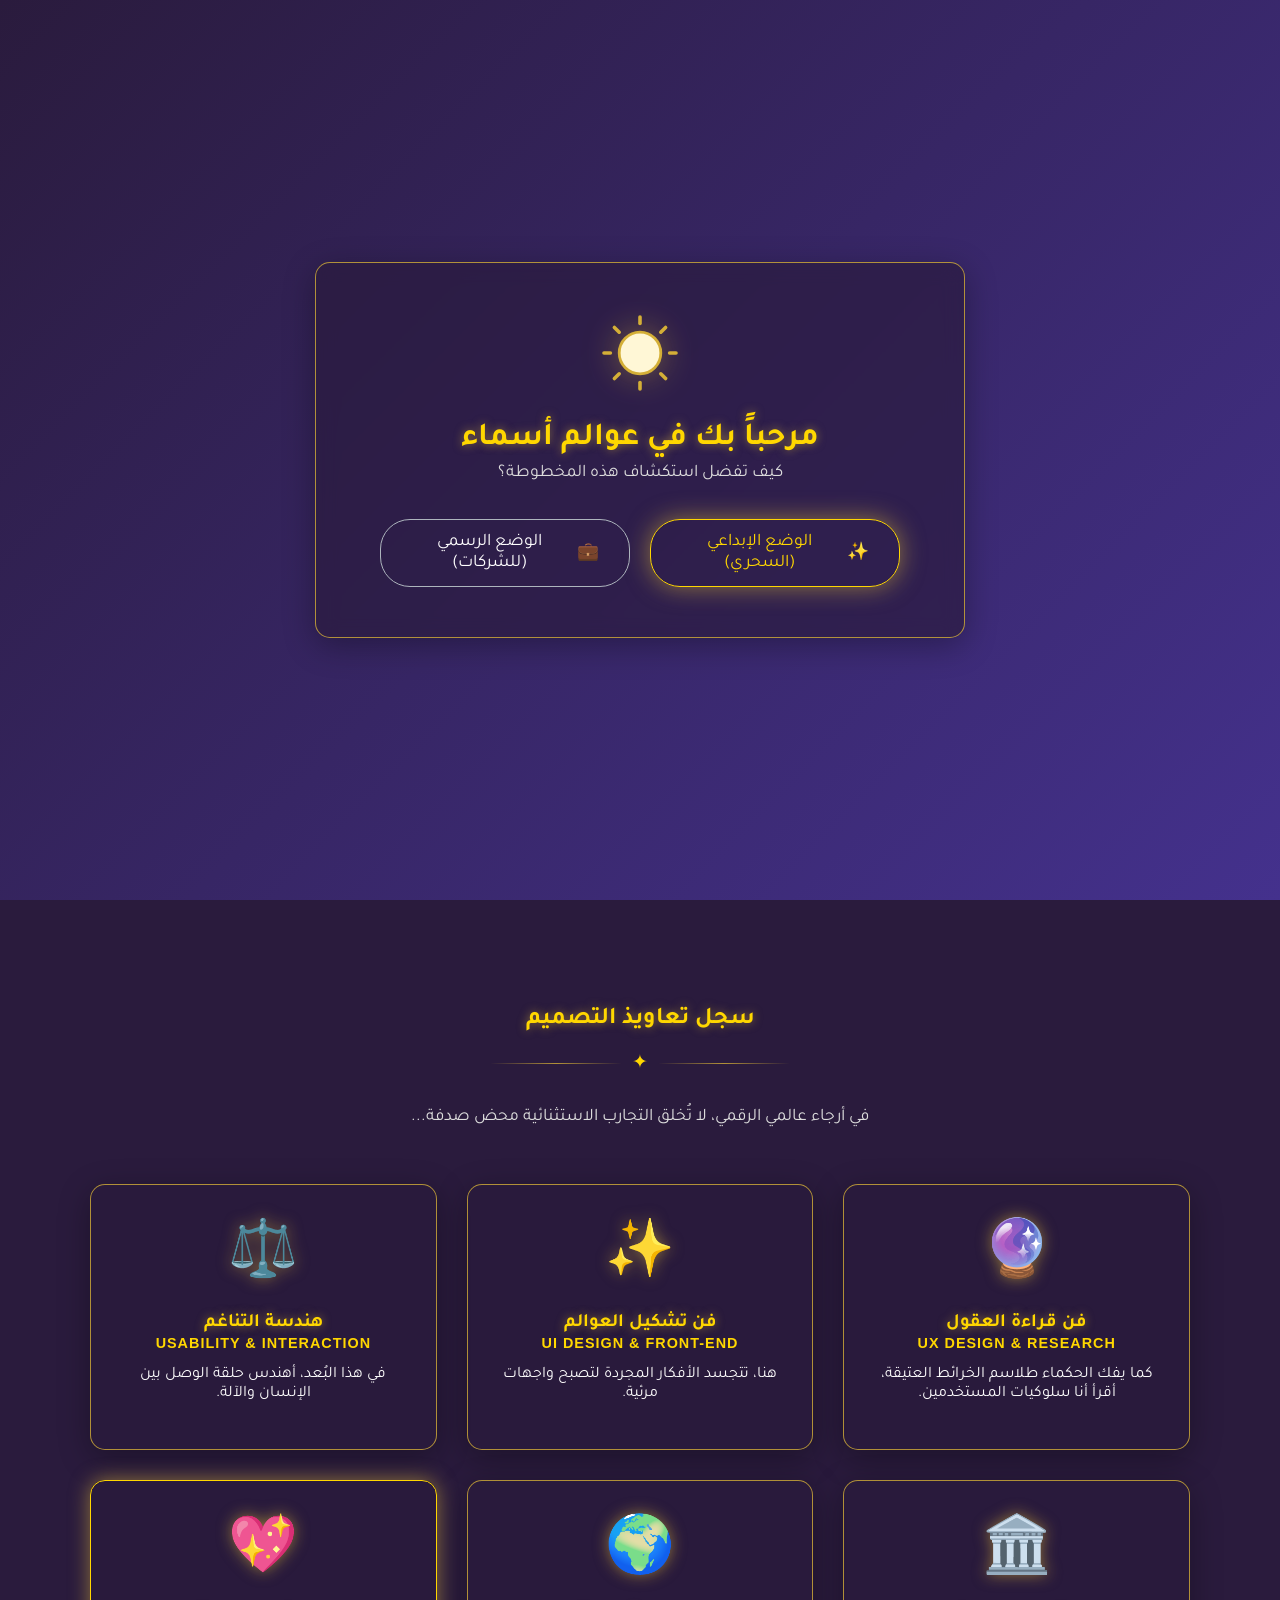
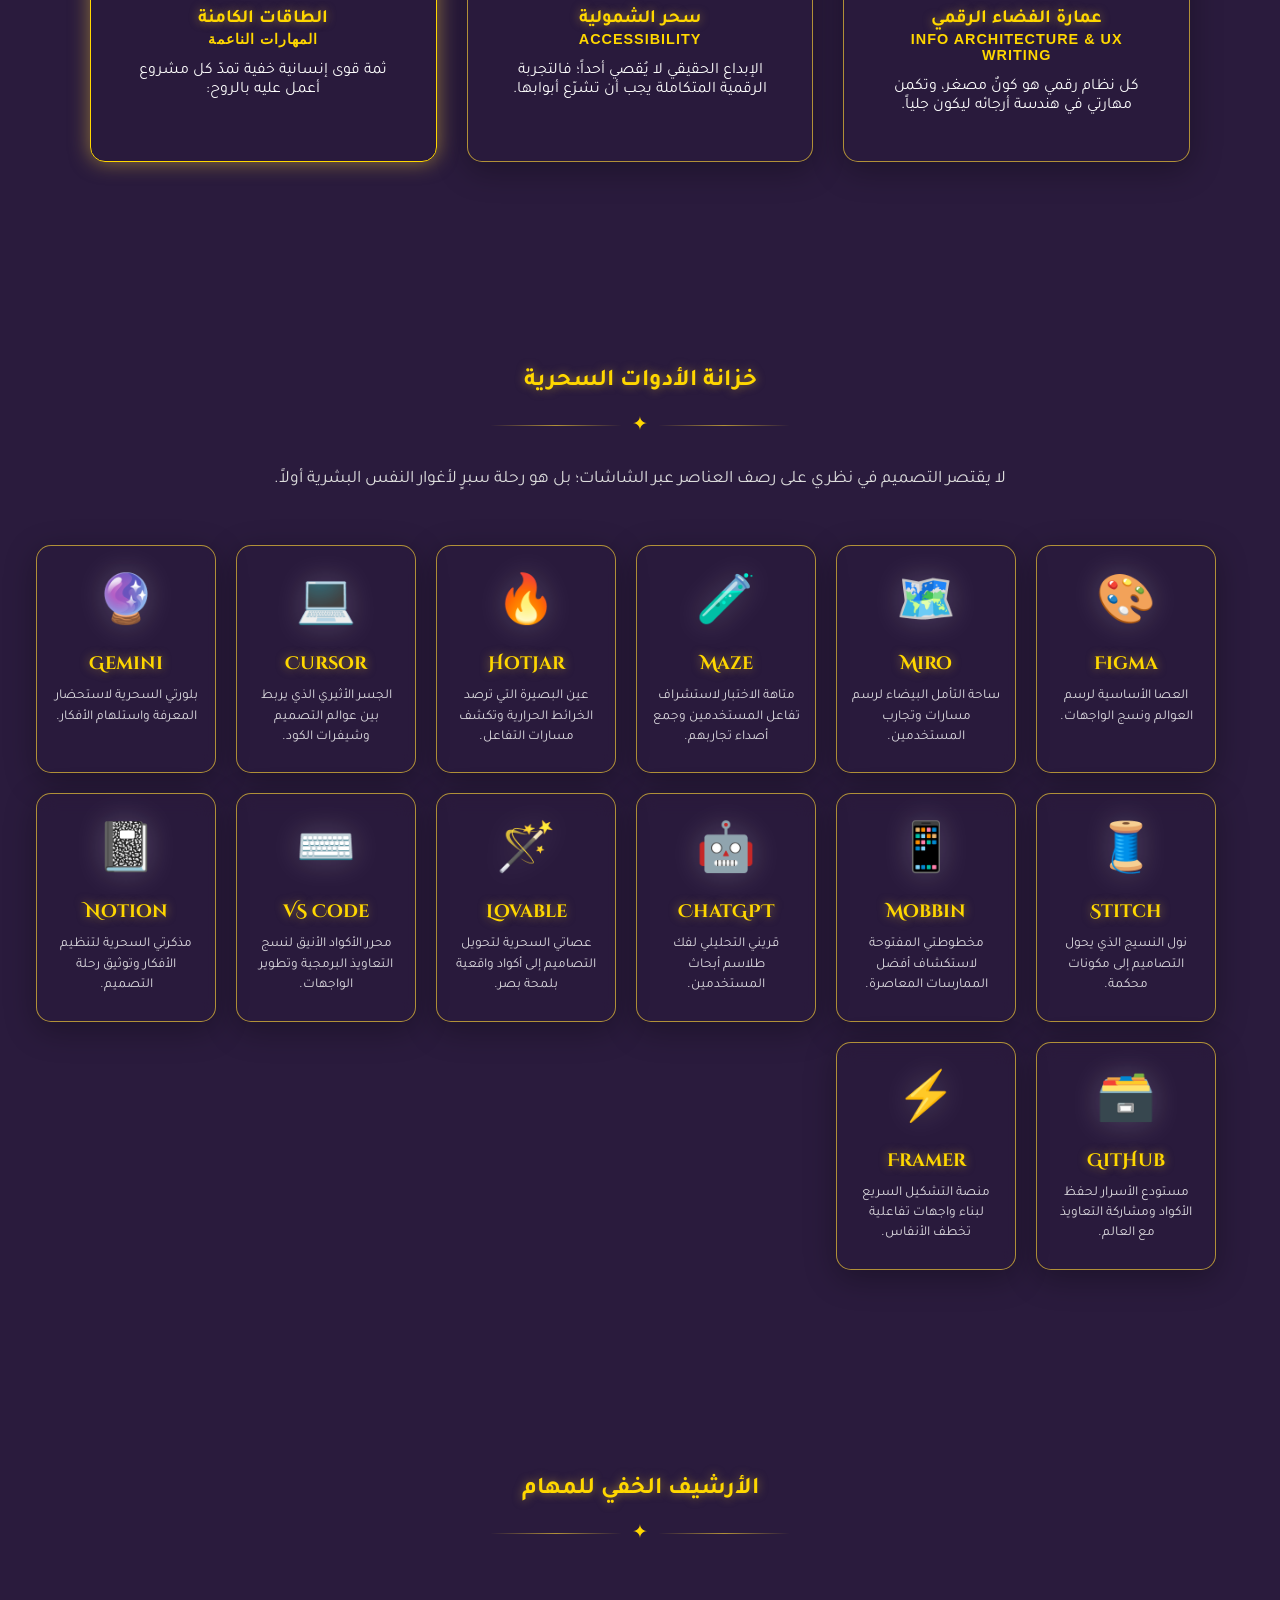
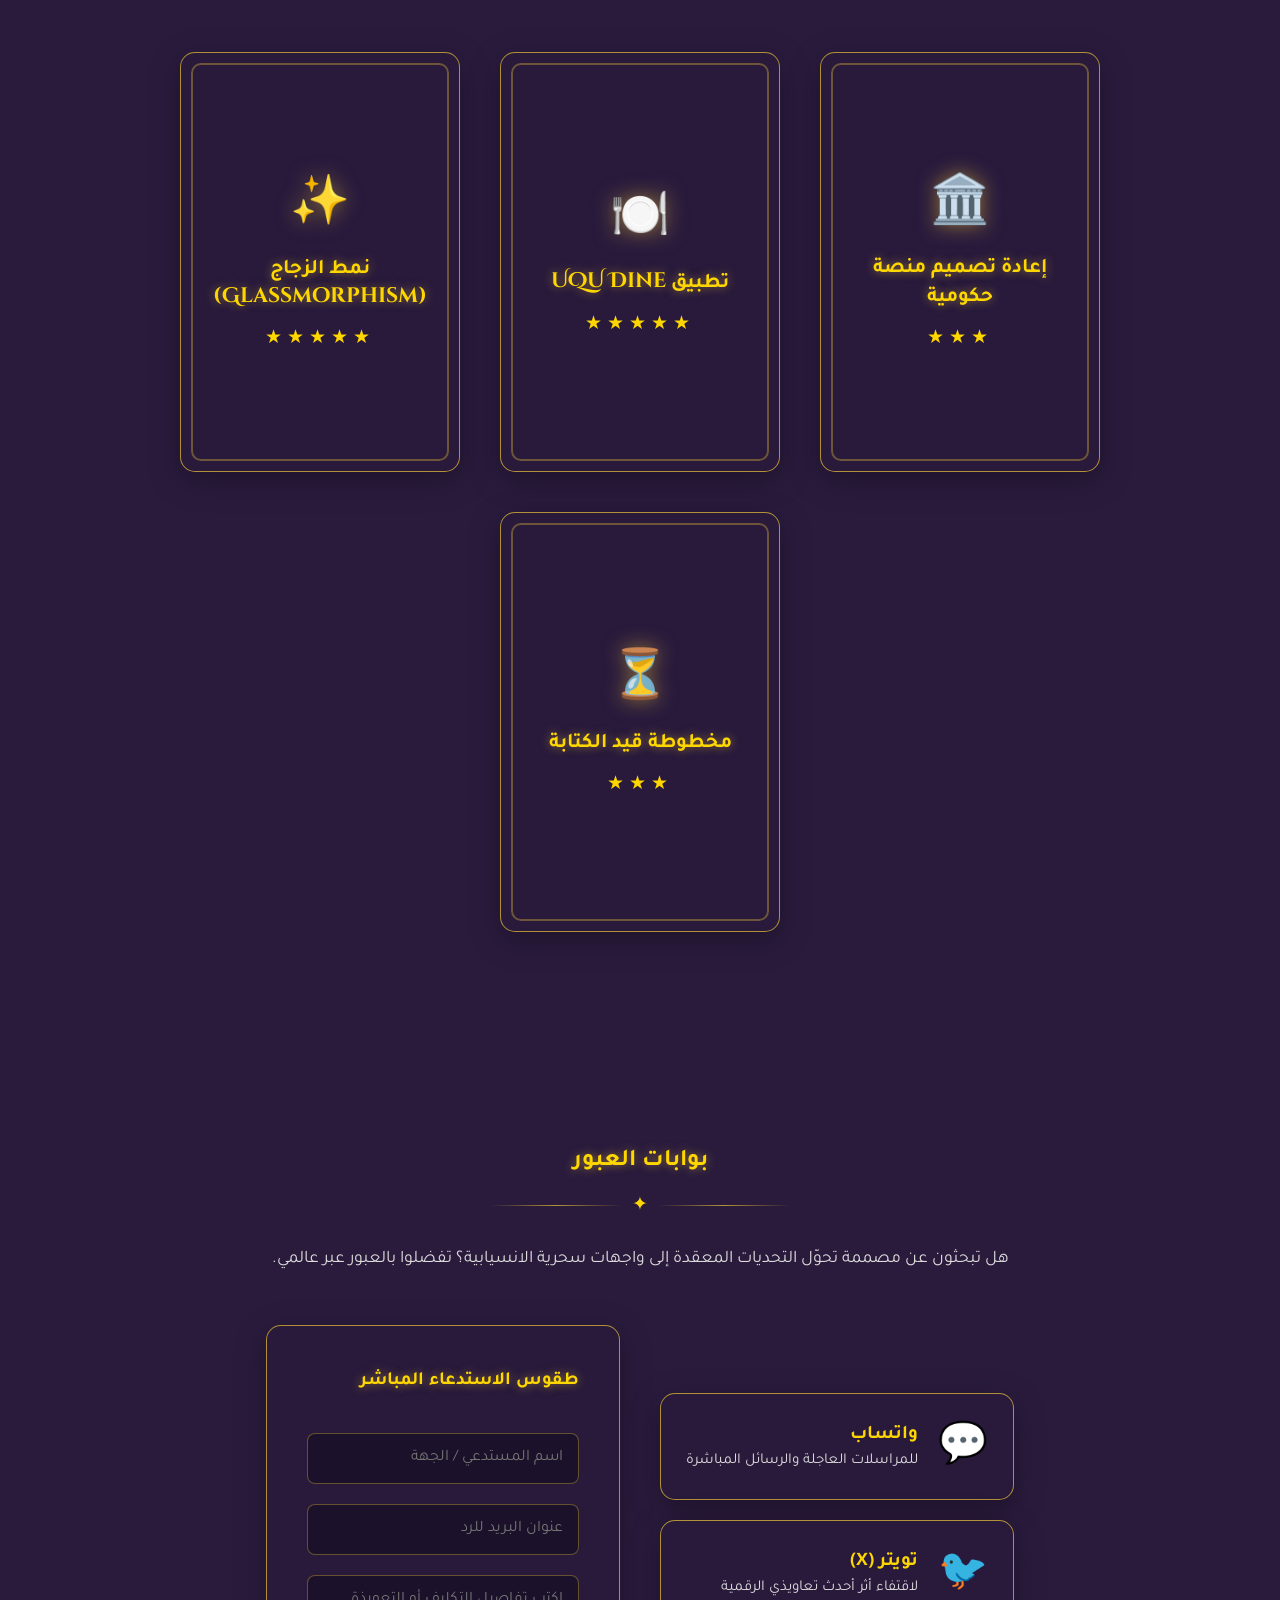
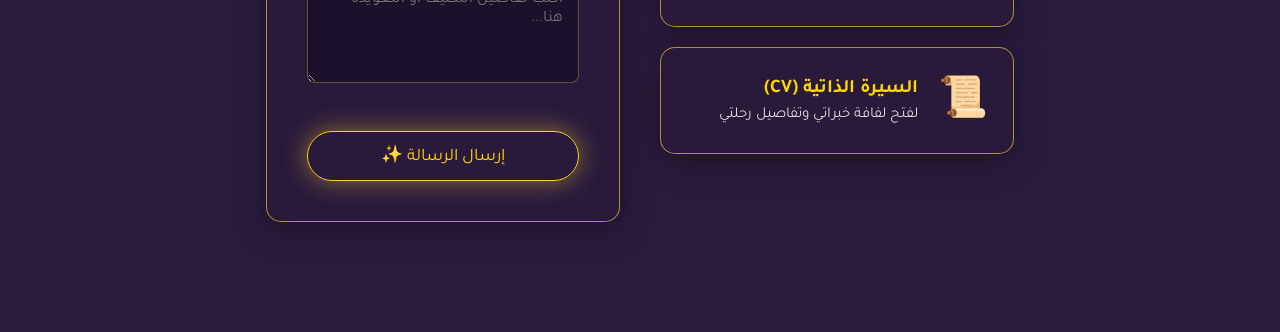
==== index.html @ 9d47126f "Update index.html" ====
<!DOCTYPE html>
<html lang="ar" dir="rtl">
<head>
    <meta charset="UTF-8">
    <meta name="viewport" content="width=device-width, initial-scale=1.0">
    <title data-ar="مخطوطة أسماء السحرية" data-en="Asmaa's Magical Grimoire" data-pro-ar="معرض أعمال أسماء | UX/UI" data-pro-en="Asmaa's Portfolio | UX/UI">مخطوطة أسماء السحرية</title>
    <link href="https://fonts.googleapis.com/css2?family=Cinzel+Decorative:wght@400;700&family=Playfair+Display:ital,wght@0,400;0,700;1,400&family=Nunito:wght@300;400;600&family=Tajawal:wght@400;500;700&display=swap" rel="stylesheet">
    <link rel="stylesheet" href="Asmaa.css">
    <style>
        #summon-success { display: none !important; opacity: 0 !important; visibility: hidden !important; }
        #summon-success.show { display: block !important; opacity: 1 !important; visibility: visible !important; }
    </style>
</head>
<body>

    <div id="welcome-screen">
        <div class="welcome-content glass-panel tilt-element">
            <div class="magical-crest" style="width: 80px; height: 80px; margin: 0 auto 20px;">
                <svg viewBox="0 0 100 100" class="spin-slow" style="width: 100%; height: 100%; overflow: visible; filter: drop-shadow(0 0 15px rgba(212, 175, 55, 0.4));">
                    <circle cx="50" cy="50" r="26" fill="#FFF7D6" stroke="#D4AF37" stroke-width="3.5"/>
                    <g stroke="#D4AF37" stroke-width="4.5" stroke-linecap="round">
                        <line x1="50" y1="5" x2="50" y2="13" /> <line x1="50" y1="87" x2="50" y2="95" />
                        <line x1="5" y1="50" x2="13" y2="50" /> <line x1="87" y1="50" x2="95" y2="50" />
                        <line x1="18" y1="18" x2="24" y2="24" /> <line x1="82" y1="82" x2="76" y2="76" />
                        <line x1="18" y1="82" x2="24" y2="76" /> <line x1="82" y1="18" x2="76" y2="24" />
                    </g>
                </svg>
            </div>
            <h1 class="royal-title translate" data-ar="مرحباً بك في عوالم أسماء" data-en="Welcome to Asmaa's Realms">مرحباً بك في عوالم أسماء</h1>
            <p class="section-intro translate" data-ar="كيف تفضل استكشاف هذه المخطوطة؟" data-en="How would you like to explore this portfolio?">كيف تفضل استكشاف هذه المخطوطة؟</p>
            
            <div class="welcome-choices">
                <button id="btn-creative-mode" class="magical-btn gold-glow">
                    <span class="icon">✨</span>
                    <span class="translate" data-ar="الوضع الإبداعي (السحري)" data-en="Creative Mode (Magical)">الوضع الإبداعي (السحري)</span>
                </button>
                <button id="btn-pro-mode" class="magical-btn outline-btn" style="border-color: #adb5bd; color: #fff;">
                    <span class="icon">💼</span>
                    <span class="translate" data-ar="الوضع الرسمي (للشركات)" data-en="Professional Mode (Corporate)">الوضع الرسمي (للشركات)</span>
                </button>
            </div>
        </div>
    </div>
    <div id="system-status-bar"></div>

    <nav id="scroll-tracker" aria-label="تتبع المسار">
        <a href="#prologue" class="tracker-dot active" data-tooltip="المطلع"></a>
        <a href="#spellbook-skills" class="tracker-dot" data-tooltip="سجل التعاويذ"></a>
        <a href="#tools-armory" class="tracker-dot" data-tooltip="خزانة الأدوات"></a>
        <a href="#projects" class="tracker-dot" data-tooltip="الأرشيف الخفي"></a>
        <a href="#contact" class="tracker-dot" data-tooltip="بوابات العبور"></a>
    </nav>

    <a href="#prologue" id="back-to-top" class="magical-btn" aria-label="العودة للأعلى"><span class="icon">↟</span></a>

    <div id="magic-cursor" dir="ltr">
        <svg width="100%" height="100%" viewBox="0 0 24 24" fill="none" xmlns="http://www.w3.org/2000/svg">
            <path d="M12 2L15 9L22 12L15 15L12 22L9 15L2 12L9 9L12 2Z" fill="#FFF7D6" stroke="#D4AF37" stroke-width="1"/>
        </svg>
    </div>
    <div id="particles-container" dir="ltr"></div>

    <div id="control-panel">
        <button id="pro-toggle" class="control-btn" aria-label="تغيير النمط" data-tooltip="الوضع الرسمي"><span class="icon">💼</span></button>
        <button id="lang-toggle" class="control-btn" aria-label="تغيير اللغة" data-tooltip="EN / ع"><span class="icon">ع/EN</span></button>
        <button id="theme-toggle" class="control-btn" aria-label="تغيير الثيم" data-tooltip="الوضع الليلي/النهاري"><span class="icon">🌙</span></button>
        <button id="colorblind-toggle" class="control-btn" aria-label="وضع عمى الألوان" data-tooltip="وضع التباين"><span class="icon">👁️</span></button>
    </div>

    <div id="magical-background">
        <div class="gradient-layer"></div>
        <div class="magic-orb orb-1"></div>
        <div class="magic-orb orb-2"></div>
        <div class="floating-symbols">
            <span class="symbol s1">✦</span><span class="symbol s2">✧</span><span class="symbol s3">⋆</span><span class="symbol s4">❀</span><span class="symbol s5">☾</span>
        </div>
    </div>

    <main id="app-container">
        
        <section id="prologue" class="section">
            <div class="ornate-panel glass-panel tilt-element floating-slow">
                <div class="panel-inner-border">
                    <div class="magical-crest">
                        <svg viewBox="0 0 100 100" class="spin-slow" style="width: 100%; height: 100%; overflow: visible; filter: drop-shadow(0 0 15px rgba(212, 175, 55, 0.4));">
                            <circle cx="50" cy="50" r="26" fill="#FFF7D6" stroke="#D4AF37" stroke-width="3.5"/>
                            <g stroke="#D4AF37" stroke-width="4.5" stroke-linecap="round">
                                <line x1="50" y1="5" x2="50" y2="13" /> <line x1="50" y1="87" x2="50" y2="95" />
                                <line x1="5" y1="50" x2="13" y2="50" /> <line x1="87" y1="50" x2="95" y2="50" />
                                <line x1="18" y1="18" x2="24" y2="24" /> <line x1="82" y1="82" x2="76" y2="76" />
                                <line x1="18" y1="82" x2="24" y2="76" /> <line x1="82" y1="18" x2="76" y2="24" />
                            </g>
                        </svg>
                    </div>
                    <h1 class="royal-title translate" data-ar="المقدمة" data-en="The Prologue" data-pro-ar="نبذة عني" data-pro-en="About Me">المقدمة</h1>
                    <div class="divider"><span class="line"></span><span class="star">✦</span><span class="line"></span></div>
                    <div class="typewriter-container">
                        <p id="prologue-text" class="story-text translate" data-ar="يُحكى أن مستكشفةً شغوفةً تُدعى أسماء، تقتفي أثر السحر الخفي بين الإنسان والتقنية، لتنسج من خيوط الأكواد والبيانات عوالم رقمية تنبض بالحياة." data-en="Tale tells of an avid explorer named Asmaa, who seeks the hidden magic between humans and technology, weaving code and data into living digital realms." data-pro-ar="أنا أسماء، مصممة وباحثة تجربة مستخدم (UX/UI) متخصصة في التفاعل البشري الحاسوبي (HCI). أعمل على تحويل المتطلبات المعقدة إلى واجهات رقمية سلسة تعزز من تجربة المستخدم وتحقق أهداف العمل." data-pro-en="I am Asmaa, a UX/UI Designer and Researcher specializing in HCI. I transform complex requirements into seamless digital interfaces that enhance user experience and achieve business goals.">
                        </p>
                    </div>
                    <a href="#spellbook-skills" class="magical-btn gold-glow mt-2">
                        <span class="translate" data-ar="تصفح مخطوطة التعاويذ" data-en="Unfurl the Grimoire" data-pro-ar="استعراض المهارات" data-pro-en="View Skills">تصفح مخطوطة التعاويذ</span>
                        <span class="btn-sparkle">↓</span>
                    </a>
                </div>
            </div>
        </section>

        <section id="spellbook-skills" class="section">
            <div class="header-section">
                <h2 class="royal-title translate" data-ar="سجل تعاويذ التصميم" data-en="Design Grimoire" data-pro-ar="الكفاءات الأساسية" data-pro-en="Core Competencies">سجل تعاويذ التصميم</h2>
                <div class="divider"><span class="line"></span><span class="star">✦</span><span class="line"></span></div>
                <p class="section-intro translate" data-ar="في أرجاء عالمي الرقمي، لا تُخلق التجارب الاستثنائية محض صدفة؛ بل تُشيّد على أساسٍ متين من الفهم العميق للإنسان وطبيعة تفاعله مع التقنية. تخصصي يمنحني البصيرة لقراءة رغبات المستخدمين، وتحويلها إلى تجارب نابضة بالحياة." data-en="In my digital realm, exceptional experiences are not conjured by mere chance; they are architected upon a profound understanding of human-computer interaction, translating user needs into vibrant, living experiences." data-pro-ar="تُبنى التجارب الرقمية الناجحة على أساس متين من البحث وفهم سلوك المستخدم. من خلال دمج المنهجيات الأكاديمية مع الممارسات العملية، أقدم حلولاً تصميمية متكاملة." data-pro-en="Successful digital experiences are built on a solid foundation of research and understanding user behavior. By integrating academic methodologies with practical applications, I provide comprehensive design solutions.">
                    في أرجاء عالمي الرقمي، لا تُخلق التجارب الاستثنائية محض صدفة...
                </p>
            </div>

            <div class="spellbook-grid">
                <div class="spell-chapter glass-panel floating-card">
                    <div class="spell-icon">🔮</div>
                    <h3 class="translate" data-ar="فن قراءة العقول" data-en="The Art of Mind Reading" data-pro-ar="أبحاث المستخدمين" data-pro-en="UX Research">فن قراءة العقول</h3>
                    <h4 class="spell-subtitle">UX Design & Research</h4>
                    <p class="translate" data-ar="كما يفك الحكماء طلاسم الخرائط العتيقة، أقرأ أنا سلوكيات المستخدمين لأستوعب مسارات رحلتهم عبر العوالم الرقمية." data-en="Just as scholars decipher ancient maps, I trace user behaviors to truly comprehend their journeys across digital landscapes." data-pro-ar="تحليل سلوكيات واحتياجات المستخدمين لبناء استراتيجيات تصميم مبنية على بيانات دقيقة." data-pro-en="Analyzing user behaviors and needs to build data-driven design strategies.">كما يفك الحكماء طلاسم الخرائط العتيقة، أقرأ أنا سلوكيات المستخدمين.</p>
                    <ul class="spell-list translate-list" data-ar="دراسة السلوك والدوافع|رسم مسارات المستخدمين|إجراء تجارب قابلية الاستخدام" data-en="Decoding Behaviors & Needs|Mapping User Journeys|Conducting Usability Trials" data-pro-ar="دراسة السلوك والدوافع|رسم مسارات المستخدمين|إجراء تجارب قابلية الاستخدام" data-pro-en="Decoding Behaviors & Needs|Mapping User Journeys|Conducting Usability Trials"></ul>
                </div>
                <div class="spell-chapter glass-panel floating-card">
                    <div class="spell-icon">✨</div>
                    <h3 class="translate" data-ar="فن تشكيل العوالم" data-en="The Art of World Shaping" data-pro-ar="تصميم الواجهات" data-pro-en="UI Design">فن تشكيل العوالم</h3>
                    <h4 class="spell-subtitle">UI Design & Front-End</h4>
                    <p class="translate" data-ar="هنا، تتجسد الأفكار المجردة لتصبح واجهات مرئية، يألفها المستخدم ويتفاعل معها بانسجام." data-en="The realm where abstract concepts materialize into tangible, visually captivating interfaces that invite harmonious interaction." data-pro-ar="تصميم واجهات مرئية جذابة تلبي احتياجات العمل وتحافظ على التناسق البصري." data-pro-en="Designing attractive visual interfaces that meet business needs and maintain visual consistency.">هنا، تتجسد الأفكار المجردة لتصبح واجهات مرئية.</p>
                    <ul class="spell-list translate-list" data-ar="صياغة الواجهات الرقمية|بناء نماذج تفاعلية دقيقة|الارتقاء بالتجربة البصرية" data-en="Crafting Digital Interfaces|Forging High-Fidelity Prototypes|Refining Visual Aesthetics" data-pro-ar="تصميم الواجهات الرقمية|بناء نماذج تفاعلية دقيقة|إنشاء أنظمة التصميم" data-pro-en="UI Design|Interactive Prototyping|Design Systems"></ul>
                </div>
                <div class="spell-chapter glass-panel floating-card">
                    <div class="spell-icon">⚖️</div>
                    <h3 class="translate" data-ar="هندسة التناغم" data-en="Engineering Harmony" data-pro-ar="هندسة التفاعل" data-pro-en="Interaction Design">هندسة التناغم</h3>
                    <h4 class="spell-subtitle">Usability & Interaction</h4>
                    <p class="translate" data-ar="في هذا البُعد، أهندس حلقة الوصل بين الإنسان والآلة، ليغدو التفاعل انسيابياً كتدفق السحر." data-en="In this dimension, I forge the vital link between human and machine, rendering interactions as seamless as flowing magic." data-pro-ar="تطبيق المبادئ الأكاديمية للتفاعل البشري الحاسوبي (HCI) لضمان انسيابية وفعالية الأنظمة." data-pro-en="Applying academic HCI principles to ensure the fluidity and effectiveness of systems.">في هذا البُعد، أهندس حلقة الوصل بين الإنسان والآلة.</p>
                    <ul class="spell-list translate-list" data-ar="تحليل ديناميكية التفاعل|تصميم أنماط حركية سلسة|تطبيق معايير السهولة والانسيابية" data-en="Analyzing Interactions|Designing Fluid Motion Patterns|Applying Usability Standards" data-pro-ar="تحليل المهام وسير العمل|تصميم تفاعلات منطقية|تقييم وتحسين قابلية الاستخدام" data-pro-en="Task & Workflow Analysis|Logical Interaction Design|Usability Evaluation"></ul>
                </div>
                <div class="spell-chapter glass-panel floating-card">
                    <div class="spell-icon">🏛️</div>
                    <h3 class="translate" data-ar="عمارة الفضاء الرقمي" data-en="Architecture of Digital Space" data-pro-ar="هيكلة المعلومات" data-pro-en="Information Architecture">عمارة الفضاء الرقمي</h3>
                    <h4 class="spell-subtitle">Info Architecture & UX Writing</h4>
                    <p class="translate" data-ar="كل نظام رقمي هو كونٌ مصغر، وتكمن مهارتي في هندسة أرجائه ليكون جلياً، ويرشد الزائرين في رحلة استكشافهم." data-en="Every digital system is a microcosm; my craft is architecting its structure to be intuitive, guiding visitors through their exploration." data-pro-ar="تنظيم وهيكلة المحتوى بشكل منطقي يسهل على المستخدمين العثور على المعلومات بسرعة." data-pro-en="Organizing and structuring content logically to help users find information quickly.">كل نظام رقمي هو كونٌ مصغر، وتكمن مهارتي في هندسة أرجائه ليكون جلياً.</p>
                    <ul class="spell-list translate-list" data-ar="هيكلة فضاءات المعلومات|بناء شبكات تنقل ذكية|صياغة نصوص تجربة المستخدم" data-en="Structuring Information Spaces|Building Smart Navigation Networks|Composing UX Narratives" data-pro-ar="بناء خرائط الموقع|هيكلة المحتوى|كتابة نصوص تجربة المستخدم" data-pro-en="Sitemaps Creation|Content Structuring|UX Writing"></ul>
                </div>
                <div class="spell-chapter glass-panel floating-card">
                    <div class="spell-icon">🌍</div>
                    <h3 class="translate" data-ar="سحر الشمولية" data-en="The Magic of Inclusion" data-pro-ar="الوصول الشامل" data-pro-en="Accessibility">سحر الشمولية</h3>
                    <h4 class="spell-subtitle">Accessibility</h4>
                    <p class="translate" data-ar="الإبداع الحقيقي لا يُقصي أحداً؛ فالتجربة الرقمية المتكاملة يجب أن تشرّع أبوابها للجميع دون استثناء." data-en="True innovation leaves no one behind; a holistic digital experience must open its doors to all, without exception." data-pro-ar="ضمان توافق المنتجات الرقمية مع معايير الوصول العالمية لخدمة كافة فئات المستخدمين." data-pro-en="Ensuring digital products comply with global accessibility standards to serve all user groups.">الإبداع الحقيقي لا يُقصي أحداً؛ فالتجربة الرقمية المتكاملة يجب أن تشرّع أبوابها.</p>
                    <ul class="spell-list translate-list" data-ar="تطبيق معايير الوصول العالمية|تمكين ذوي الهمم رقمياً|ابتكار حلول تقنية شاملة" data-en="Universal Accessibility Standards|Empowering Disability Inclusion|Forging Holistic Solutions" data-pro-ar="تطبيق معايير (WCAG)|تصميم متوافق مع التقنيات المساعدة|تدقيق وتقييم الوصول" data-pro-en="Applying WCAG Standards|Assistive Tech Compatible Design|Accessibility Auditing"></ul>
                </div>
                <div class="spell-chapter glass-panel highlight-chapter floating-card">
                    <div class="spell-icon">💖</div>
                    <h3 class="translate" data-ar="الطاقات الكامنة" data-en="Latent Energies" data-pro-ar="المهارات الشخصية" data-pro-en="Soft Skills">الطاقات الكامنة</h3>
                    <h4 class="spell-subtitle translate" data-ar="المهارات الناعمة" data-en="Soft Skills" data-pro-ar="المهارات الإدارية" data-pro-en="Management Skills">المهارات الناعمة</h4>
                    <p class="translate" data-ar="ثمة قوى إنسانية خفية تمدّ كل مشروع أعمل عليه بالروح:" data-en="Ethereal human forces breathe life into every project I undertake:" data-pro-ar="أمتلك مهارات تواصل وقيادة فعالة تسهم في إنجاح المشاريع الجماعية:" data-pro-en="I possess effective communication and leadership skills that contribute to team success:">ثمة قوى إنسانية خفية تمدّ كل مشروع أعمل عليه بالروح:</p>
                    <ul class="spell-list translate-list" data-ar="الذكاء العاطفي وسرعة التكيف|توظيف السرد القصصي (Storytelling)|إدارة الوقت وتوثيق المعرفة" data-en="Emotional Intelligence & Adaptability|Storytelling in Design|Time Management & Documentation" data-pro-ar="القيادة والتنظيم الإداري|حل المشكلات الاستراتيجي|العمل المرن" data-pro-en="Leadership & Organization|Strategic Problem Solving|Agile Methodologies"></ul>
                </div>
            </div>
        </section>

        <section id="tools-armory" class="section">
            <div class="header-section">
                <h2 class="royal-title translate" data-ar="خزانة الأدوات السحرية" data-en="Armory of Magical Tools" data-pro-ar="الأدوات والتقنيات" data-pro-en="Technical Tools">خزانة الأدوات السحرية</h2>
                <div class="divider"><span class="line"></span><span class="star">✦</span><span class="line"></span></div>
                <p class="section-intro translate" data-ar="لا يقتصر التصميم في نظري على رصف العناصر عبر الشاشات؛ بل هو رحلة سبرٍ لأغوار النفس البشرية أولاً. وما هذه الأدوات سوى رفاق دربي في تلك الرحلة." data-en="To me, design transcends the mere arrangement of elements on a screen; it is a quest to fathom the human spirit first. These tools are my steadfast companions on this journey." data-pro-ar="مجموعة الأدوات والبرمجيات التي أعتمد عليها في البحث، التصميم، التوثيق، وإدارة المشاريع بكفاءة." data-pro-en="The suite of tools and software I rely on for research, design, documentation, and project management.">
                    لا يقتصر التصميم في نظري على رصف العناصر عبر الشاشات؛ بل هو رحلة سبرٍ لأغوار النفس البشرية أولاً.
                </p>
            </div>
            
            <div class="potions-grid">
                <div class="potion-card glass-panel floating-card"><div class="potion-icon">🎨</div><h3 class="potion-name">Figma</h3><p class="potion-desc translate" data-ar="العصا الأساسية لرسم العوالم ونسج الواجهات." data-en="The primary wand for sketching realms and weaving interfaces." data-pro-ar="الأداة الأساسية لتصميم الواجهات والنماذج التفاعلية." data-pro-en="Primary tool for UI design and interactive prototyping.">العصا الأساسية لرسم العوالم ونسج الواجهات.</p></div>
                <div class="potion-card glass-panel floating-card"><div class="potion-icon">🗺️</div><h3 class="potion-name">Miro</h3><p class="potion-desc translate" data-ar="ساحة التأمل البيضاء لرسم مسارات وتجارب المستخدمين." data-en="The meditative canvas for mapping out user experiences and flows." data-pro-ar="مساحة عمل تعاونية لخرائط رحلة المستخدم والعصف الذهني." data-pro-en="Collaborative workspace for user journey maps and brainstorming.">ساحة التأمل البيضاء لرسم مسارات وتجارب المستخدمين.</p></div>
                <div class="potion-card glass-panel floating-card"><div class="potion-icon">🧪</div><h3 class="potion-name">Maze</h3><p class="potion-desc translate" data-ar="متاهة الاختبار لاستشراف تفاعل المستخدمين وجمع أصداء تجاربهم." data-en="The testing labyrinth to observe user interactions and gather echoes of their experience." data-pro-ar="منصة لإجراء اختبارات قابلية الاستخدام وتحليل الأداء." data-pro-en="Platform for conducting usability tests and performance analysis.">متاهة الاختبار لاستشراف تفاعل المستخدمين وجمع أصداء تجاربهم.</p></div>
                <div class="potion-card glass-panel floating-card"><div class="potion-icon">🔥</div><h3 class="potion-name">Hotjar</h3><p class="potion-desc translate" data-ar="عين البصيرة التي ترصد الخرائط الحرارية وتكشف مسارات التفاعل." data-en="The all-seeing eye that tracks heatmaps and reveals interaction trails." data-pro-ar="تحليل الخرائط الحرارية وتسجيل سلوك الزوار الفعلي." data-pro-en="Heatmap analysis and recording actual visitor behavior.">عين البصيرة التي ترصد الخرائط الحرارية وتكشف مسارات التفاعل.</p></div>
                <div class="potion-card glass-panel floating-card"><div class="potion-icon">💻</div><h3 class="potion-name">Cursor</h3><p class="potion-desc translate" data-ar="الجسر الأثيري الذي يربط بين عوالم التصميم وشيفرات الكود." data-en="The ethereal bridge connecting the realms of design and code scripts." data-pro-ar="محرر أكواد متقدم مدعوم بالذكاء الاصطناعي." data-pro-en="Advanced AI-powered code editor.">الجسر الأثيري الذي يربط بين عوالم التصميم وشيفرات الكود.</p></div>
                <div class="potion-card glass-panel floating-card"><div class="potion-icon">🔮</div><h3 class="potion-name">Gemini</h3><p class="potion-desc translate" data-ar="بلورتي السحرية لاستحضار المعرفة واستلهام الأفكار." data-en="My mystical crystal ball for summoning knowledge and inspiring ideas." data-pro-ar="أداة ذكاء اصطناعي للتحليل والمساعدة في الأبحاث." data-pro-en="AI tool for analysis and research assistance.">بلورتي السحرية لاستحضار المعرفة واستلهام الأفكار.</p></div>
                <div class="potion-card glass-panel floating-card"><div class="potion-icon">🧵</div><h3 class="potion-name">Stitch</h3><p class="potion-desc translate" data-ar="نول النسيج الذي يحول التصاميم إلى مكونات محكمة." data-en="The loom that weaves designs into structured, magical components." data-pro-ar="أداة مساعدة في بناء وهيكلة مكونات التصميم." data-pro-en="Utility for building and structuring design components.">نول النسيج الذي يحول التصاميم إلى مكونات محكمة.</p></div>
                <div class="potion-card glass-panel floating-card"><div class="potion-icon">📱</div><h3 class="potion-name">Mobbin</h3><p class="potion-desc translate" data-ar="مخطوطتي المفتوحة لاستكشاف أفضل الممارسات المعاصرة." data-en="An ever-open grimoire for exploring modern best practices." data-pro-ar="مكتبة مرجعية لتحليل أنماط واجهات وتطبيقات المنافسين." data-pro-en="Reference library for analyzing UI patterns of competitors.">مخطوطتي المفتوحة لاستكشاف أفضل الممارسات المعاصرة.</p></div>
                <div class="potion-card glass-panel floating-card"><div class="potion-icon">🤖</div><h3 class="potion-name">ChatGPT</h3><p class="potion-desc translate" data-ar="قريني التحليلي لفك طلاسم أبحاث المستخدمين." data-en="My analytical familiar for decoding user research." data-pro-ar="مساعد ذكي لتبسيط العمليات وصياغة المحتوى." data-pro-en="Smart assistant for streamlining processes and copywriting.">قريني التحليلي لفك طلاسم أبحاث المستخدمين.</p></div>
                <div class="potion-card glass-panel floating-card"><div class="potion-icon">🪄</div><h3 class="potion-name">Lovable</h3><p class="potion-desc translate" data-ar="عصاتي السحرية لتحويل التصاميم إلى أكواد واقعية بلمحة بصر." data-en="My magic wand for turning designs into real code in the blink of an eye." data-pro-ar="منصة لتحويل التصاميم إلى بيئة تطويرية بسرعة." data-pro-en="Platform to quickly turn designs into development environments.">عصاتي السحرية لتحويل التصاميم إلى أكواد واقعية بلمحة بصر.</p></div>
                <div class="potion-card glass-panel floating-card"><div class="potion-icon">⌨️</div><h3 class="potion-name">VS Code</h3><p class="potion-desc translate" data-ar="محرر الأكواد الأنيق لنسج التعاويذ البرمجية وتطوير الواجهات." data-en="The elegant code editor for weaving programming spells and developing interfaces." data-pro-ar="محرر نصوص برمجية لفهم وهيكلة لغات الويب الأساسية." data-pro-en="Code editor for understanding and structuring basic web languages.">محرر الأكواد الأنيق لنسج التعاويذ البرمجية وتطوير الواجهات.</p></div>
                <div class="potion-card glass-panel floating-card"><div class="potion-icon">📓</div><h3 class="potion-name">Notion</h3><p class="potion-desc translate" data-ar="مذكرتي السحرية لتنظيم الأفكار وتوثيق رحلة التصميم." data-en="My magical diary for organizing thoughts and documenting the design journey." data-pro-ar="منصة متكاملة لتوثيق المشاريع وإدارة المهام." data-pro-en="Integrated platform for project documentation and task management.">مذكرتي السحرية لتنظيم الأفكار وتوثيق رحلة التصميم.</p></div>
                <div class="potion-card glass-panel floating-card"><div class="potion-icon">🗃️</div><h3 class="potion-name">GitHub</h3><p class="potion-desc translate" data-ar="مستودع الأسرار لحفظ الأكواد ومشاركة التعاويذ مع العالم." data-en="The repository of secrets for saving code and sharing spells with the world." data-pro-ar="نظام إدارة الإصدارات والتعاون البرمجي." data-pro-en="Version control and software collaboration system.">مستودع الأسرار لحفظ الأكواد ومشاركة التعاويذ مع العالم.</p></div>
                <div class="potion-card glass-panel floating-card"><div class="potion-icon">⚡</div><h3 class="potion-name">Framer</h3><p class="potion-desc translate" data-ar="منصة التشكيل السريع لبناء واجهات تفاعلية تخطف الأنفاس." data-en="The rapid shaping platform for building breathtaking interactive interfaces." data-pro-ar="أداة متقدمة لتطوير النماذج عالية الدقة والمواقع التفاعلية." data-pro-en="Advanced tool for developing high-fidelity prototypes and websites.">منصة التشكيل السريع لبناء واجهات تفاعلية تخطف الأنفاس.</p></div>
            </div>
        </section>

        <section id="projects" class="section">
            <div class="header-section">
                <h2 class="royal-title translate" data-ar="الأرشيف الخفي للمهام" data-en="The Arcane Archive of Quests" data-pro-ar="معرض المشاريع (Portfolio)" data-pro-en="Project Portfolio">الأرشيف الخفي للمهام</h2>
                <div class="divider"><span class="line"></span><span class="star">✦</span><span class="line"></span></div>
            </div>

            <div class="tarot-deck">
                <div class="tarot-card-container floating-card open-modal-btn" 
                     data-project-ar="إعادة تصميم منصة حكومية" 
                     data-project-en="Balady Redesign"
                     data-pro-ar="إعادة تصميم منصة حكومية"
                     data-pro-en="Balady Platform Redesign"
                     data-date-ar="مشروع تخرج 2026"
                     data-date-en="Graduation Project 2026"
                     data-role-ar="بحث وتصميم تجربة المستخدم (UX/UI)"
                     data-role-en="UX/UI Research & Design"
                     data-desc-ar="مشروع تخرج يهدف إلى إعادة تصميم الواجهة الحكومية لمنصة حكومية، مع التركيز على تبسيط رحلة المستخدم لتسهيل الوصول للخدمات البلدية الرقمية لجميع فئات المجتمع."
                     data-desc-en="A graduation project focused on redesigning the Balady government platform, simplifying the user journey for accessing digital municipal services."
                     data-image=""> 
                    <div class="tarot-card glass-panel">
                        <div class="tarot-border">
                            <div class="tarot-icon">🏛️</div>
                            <h3 class="tarot-name translate" data-ar="إعادة تصميم منصة حكومية" data-en="Balady Redesign" data-pro-ar="إعادة تصميم منصة حكومية" data-pro-en="Balady Platform">إعادة تصميم منصة حكومية</h3>
                            <div class="stars">★★★</div>
                        </div>
                    </div>
                </div>
                
                <div class="tarot-card-container floating-card open-modal-btn" 
                     data-project-ar="تطبيق UQU Dine" 
                     data-project-en="UQU Dine App" 
                     data-pro-ar="تطبيق UQU Dine"
                     data-pro-en="UQU Dine App"
                     data-date-ar="شتاء 2026"
                     data-date-en="Spring 2026"
                     data-role-ar="تصميم واجهة وتجربة المستخدم (UX/UI)"
                     data-role-en="UX/UI Design"
                     data-desc-ar="مشروع متكامل لتصميم تطبيق يخدم طلاب جامعة أم القرى لتسهيل عملية طلب الطعام من كافتيريات ومطاعم الجامعة، وتقليل أوقات الانتظار، مع توفير واجهة مستخدم عصرية وسلسة تعكس الهوية البصرية للجامعة وتلبي احتياجات الطلاب اليومية."
                     data-desc-en="A comprehensive UI/UX design project for a UQU student app aimed at streamlining food ordering from campus cafeterias, reducing wait times, and providing a modern interface that reflects the university's visual identity."
                     data-image="./UQU-DINE.png" 
                     style="animation-delay: 0.2s;">
                    <div class="tarot-card glass-panel">
                        <div class="tarot-border">
                            <div class="tarot-icon">🍽️</div>
                            <h3 class="tarot-name translate" data-ar="تطبيق UQU Dine" data-en="UQU Dine App" data-pro-ar="تطبيق UQU Dine" data-pro-en="UQU Dine App">تطبيق UQU Dine</h3>
                            <div class="stars">★★★★★</div>
                        </div>
                    </div>
                </div>

                <div class="tarot-card-container floating-card open-modal-btn" 
                     data-project-ar="واجهة مشغل موسيقى (نمط الزجاج)" 
                     data-project-en="Glassmorphism Music Player"
                     data-pro-ar="تصميم واجهة مشغل موسيقى"
                     data-pro-en="Music Player UI Design"
                     data-date-ar="تجربة بصرية"
                     data-date-en="Visual Concept"
                     data-role-ar="تصميم واجهة المستخدم (UI)"
                     data-role-en="UI Design"
                     data-desc-ar="مشروع وتجربة بصرية لاستكشاف نمط الزجاج المضبب (Glassmorphism) في تصميم واجهات تطبيق مشغل موسيقى، مع تحليل متعمق للطبقات والتدرجات اللونية التي تعطي التأثير السحري والعمق البصري للزجاج."
                     data-desc-en="A visual experience exploring Glassmorphism in a music player UI design, with an in-depth analysis of layers and gradients that create the magical glass effect."
                     data-image="./Glassmorphis.png" 
                     style="animation-delay: 0.4s;">
                    <div class="tarot-card glass-panel">
                        <div class="tarot-border">
                            <div class="tarot-icon">✨</div>
                            <h3 class="tarot-name translate" data-ar="نمط الزجاج (Glassmorphism)" data-en="Glassmorphism UI" data-pro-ar="مشغل موسيقى (UI)" data-pro-en="Music Player UI">نمط الزجاج (Glassmorphism)</h3>
                            <div class="stars">★★★★★</div>
                        </div>
                    </div>
                </div>
                
                <div class="tarot-card-container floating-slow open-modal-btn" 
                     data-project-ar="مخطوطة قيد الكتابة" 
                     data-project-en="Scroll in Writing" 
                     data-pro-ar="مشاريع قيد التنفيذ"
                     data-pro-en="Work in Progress"
                     data-image=""
                     style="animation-delay: 0.6s;">
                    <div class="tarot-card glass-panel">
                        <div class="tarot-border">
                            <div class="tarot-icon">⏳</div>
                            <h3 class="tarot-name translate" data-ar="مخطوطة قيد الكتابة" data-en="Scroll in Writing" data-pro-ar="مشاريع قيد التنفيذ" data-pro-en="Work in Progress">مخطوطة قيد الكتابة</h3>
                            <div class="stars">★★★</div>
                        </div>
                    </div>
                </div>
            </div>
        </section>

        <section id="contact" class="section">
            <div class="header-section">
                <h2 class="royal-title translate" data-ar="بوابات العبور" data-en="Portals of Passage" data-pro-ar="تواصل معي" data-pro-en="Contact Me">بوابات العبور</h2>
                <div class="divider"><span class="line"></span><span class="star">✦</span><span class="line"></span></div>
                <p class="section-intro translate" data-ar="هل تبحثون عن مصممة تحوّل التحديات المعقدة إلى واجهات سحرية الانسيابية؟ تفضلوا بالعبور عبر عالمي." data-en="Seeking a designer who transforms complex challenges into magically seamless interfaces? Step through my portals." data-pro-ar="لأي استفسارات مهنية أو فرص تعاون، يمكنكم التواصل معي عبر القنوات التالية:" data-pro-en="For professional inquiries or collaboration opportunities, please contact me via:">
                    هل تبحثون عن مصممة تحوّل التحديات المعقدة إلى واجهات سحرية الانسيابية؟ تفضلوا بالعبور عبر عالمي.
                </p>
            </div>

            <div class="contact-grid">
                <div class="social-portals">
                    <a href="https://wa.me/966538019130" target="_blank" class="social-portal-card glass-panel floating-card">
                        <div class="portal-icon">💬</div>
                        <div class="portal-info">
                            <h4 class="translate" data-ar="واتساب" data-en="WhatsApp" data-pro-ar="WhatsApp" data-pro-en="WhatsApp">واتساب</h4>
                            <p class="translate" data-ar="للمراسلات العاجلة والرسائل المباشرة" data-en="For urgent missives and direct messages" data-pro-ar="للتواصل السريع والمباشر" data-pro-en="For direct and quick communication">للمراسلات العاجلة والرسائل المباشرة</p>
                        </div>
                    </a>
                    
                    <a href="https://x.com/as_57ma?s=21" target="_blank" class="social-portal-card glass-panel floating-card">
                        <div class="portal-icon">🐦</div>
                        <div class="portal-info">
                            <h4 class="translate" data-ar="تويتر (X)" data-en="Twitter (X)" data-pro-ar="منصة X" data-pro-en="X Platform">تويتر (X)</h4>
                            <p class="translate" data-ar="لاقتفاء أثر أحدث تعاويذي الرقمية" data-en="To track the echoes of my latest digital spells" data-pro-ar="متابعة آخر التحديثات المهنية" data-pro-en="Follow my professional updates">لاقتفاء أثر أحدث تعاويذي الرقمية</p>
                        </div>
                    </a>
                    
                    <a href="./Asmaa_CV.pdf" target="_blank" class="social-portal-card glass-panel floating-card">
                        <div class="portal-icon">📜</div>
                        <div class="portal-info">
                            <h4 class="translate" data-ar="السيرة الذاتية (CV)" data-en="Resume Scroll (CV)" data-pro-ar="السيرة الذاتية (CV)" data-pro-en="Resume (CV)">السيرة الذاتية (CV)</h4>
                            <p class="translate" data-ar="لفتح لفافة خبراتي وتفاصيل رحلتي" data-en="To unroll the scroll of my experience and journey" data-pro-ar="استعراض مسيرتي الأكاديمية والمهنية" data-pro-en="Review my academic and professional journey">لفتح لفافة خبراتي وتفاصيل رحلتي</p>
                        </div>
                    </a>
                </div>

                <div class="summon-section glass-panel tilt-element">
                    <h3 class="royal-title mb-4 translate" data-ar="طقوس الاستدعاء المباشر" data-en="Direct Summoning Ritual" data-pro-ar="نموذج المراسلة" data-pro-en="Contact Form">طقوس الاستدعاء المباشر</h3>
                    <form id="summon-form" action="https://formsubmit.co/ajax/Asmaawork57@outlook.sa" method="POST">
                        <div class="input-group">
                            <input type="text" name="name" id="summoner-name" class="magic-input translate-placeholder" data-placeholder-ar="اسم المستدعي / الجهة" data-placeholder-en="Summoner / Entity Name" data-pro-ar="الاسم الكامل / الجهة" data-pro-en="Full Name / Company" placeholder="اسم المستدعي / الجهة" required>
                        </div>
                        <div class="input-group">
                            <input type="email" name="email" id="summoner-email" class="magic-input translate-placeholder" data-placeholder-ar="عنوان البريد للرد" data-placeholder-en="Return Owl Address (Email)" data-pro-ar="البريد الإلكتروني" data-pro-en="Email Address" placeholder="عنوان البريد للرد" required>
                        </div>
                        <div class="input-group">
                            <textarea name="message" id="summoner-message" rows="4" class="magic-input translate-placeholder" data-placeholder-ar="اكتب تفاصيل التكليف أو التعويذة هنا..." data-placeholder-en="Inscribe the details of your quest or spell here..." data-pro-ar="تفاصيل المشروع أو الاستفسار..." data-pro-en="Project details or inquiry..." placeholder="اكتب تفاصيل التكليف أو التعويذة هنا..." required></textarea>
                        </div>
                        
                        <button type="submit" id="summon-btn" class="magical-btn gold-glow w-100 mt-2">
                            <span class="translate" data-ar="إرسال الرسالة ✨" data-en="Send Message ✨" data-pro-ar="إرسال الرسالة" data-pro-en="Send Message">إرسال الرسالة ✨</span>
                        </button>
                    </form>

                    <div id="summon-success" class="hidden">
                        <div class="success-content">
                            <div class="success-icon spin-slow">✧</div>
                            <h3 class="royal-title translate" data-ar="✧ تمت طقوس الاستدعاء بنجاح ✧" data-en="✧ Summoning Ritual Successful ✧" data-pro-ar="تم إرسال رسالتك بنجاح" data-pro-en="Message Sent Successfully">✧ تمت طقوس الاستدعاء بنجاح ✧</h3>
                            <p class="translate" data-ar="طارت رسالتك عبر الأثير وستصلني قريباً." data-en="Your message has flown across the ether and shall reach me shortly." data-pro-ar="شكراً لتواصلك، سأقوم بالرد عليك في أقرب وقت ممكن." data-pro-en="Thank you for reaching out, I will reply as soon as possible.">طارت رسالتك عبر الأثير وستصلني قريباً.</p>
                        </div>
                    </div>
                </div>
            </div>
        </section>
    </main>

    <div id="project-modal" class="modal-overlay hidden">
        <div class="modal-content glass-panel">
            <div class="modal-header">
                <button class="close-modal-btn magical-btn">
                    <span class="icon">⟵</span> 
                    <span class="translate" data-ar="العودة للأرشيف" data-en="Back to Archive" data-pro-ar="العودة للمشاريع" data-pro-en="Back to Projects">العودة للأرشيف</span>
                </button>
            </div>
            
            <div class="modal-scrollable-body">
                <h2 id="modal-project-title" class="royal-title" style="text-align: center; margin-bottom: 20px;">اسم المشروع</h2>
                
                <div id="modal-project-details" style="display: none;">
                    <div class="project-meta-container">
                        <div class="meta-item"><span class="meta-icon">📅</span> <span id="modal-project-date">التاريخ</span></div>
                        <div class="meta-item"><span class="meta-icon">🪄</span> <span id="modal-project-role">الدور</span></div>
                    </div>
                    
                    <div class="divider"><span class="line"></span><span class="star">✦</span><span class="line"></span></div>
                    
                    <p id="modal-project-desc" class="project-description translate" data-ar="" data-en="">وصف المشروع يكتب هنا...</p>
                    
                    <img id="modal-project-image" src="" alt="Project Design" class="project-full-image">
                </div>

                <div id="modal-coming-soon" style="display: block; text-align: center; margin-top: 50px;">
                    <div class="divider"><span class="line"></span><span class="star">⌛</span><span class="line"></span></div>
                    
                    <h3 class="translate coming-soon-text" data-ar="في طور التكوين..." data-en="Brewing in the Cauldron..." data-pro-ar="مشروع قيد التنفيذ..." data-pro-en="Work in Progress...">في طور التكوين...</h3>
                    <p class="translate mt-2" style="color: var(--text-muted);" data-ar="هذه التعويذة ما زالت قيد التحضير في معملي السحري، أرجو العودة لاحقاً لاكتشافها." data-en="This spell is currently brewing in my magical laboratory; please return later to uncover its mysteries." data-pro-ar="هذا المشروع حالياً قيد التنفيذ، يرجى العودة لاحقاً لاستعراض التفاصيل." data-pro-en="This project is currently in progress, please return later to view details.">هذه التعويذة ما زالت قيد التحضير في معملي السحري، أرجو العودة لاحقاً لاكتشافها.</p>
                </div>
            </div>
        </div>
    </div>

    <script src="Asmaa.js"></script>
</body>
</html>
---- Asmaa.css ----
/* ================= المتغيرات الأساسية ================= */
:root {
    --bg-gradient-1: #2a1b3d; --bg-gradient-2: #44318d; --bg-gradient-3: #a4b3b6;
    --panel-bg: rgba(42, 27, 61, 0.65); --panel-border: rgba(212, 175, 55, 0.8); --panel-border-inner: rgba(212, 175, 55, 0.4);
    --text-main: #fcfcfc; --text-muted: #dcdcdc; --text-gold: #FFD700;
    --glow-color: rgba(212, 175, 55, 0.6); --magic-pink: #d83f87; --error-color: #ff4b2b;
}

body.day-mode {
    --bg-gradient-1: #fce4ec; --bg-gradient-2: #e1bee7; --bg-gradient-3: #bbdefb;
    --panel-bg: rgba(255, 255, 255, 0.55); --panel-border: #d4af37; --panel-border-inner: #bcaaa4;
    --text-main: #4a3b52; --text-muted: #6d597a; --text-gold: #b58900;
    --glow-color: rgba(255, 182, 193, 0.8); --magic-pink: #ff80ab;
}

/* ================= حل مشكلة عمى الألوان ================= */
body.colorblind-mode #app-container, 
body.colorblind-mode #magical-background, 
body.colorblind-mode #control-panel, 
body.colorblind-mode #scroll-tracker, 
body.colorblind-mode .modal-content,
body.colorblind-mode #welcome-screen {
    filter: grayscale(100%) contrast(1.2) !important;
}

body.colorblind-mode {
    --bg-gradient-1: #222222 !important; --bg-gradient-2: #444444 !important; --bg-gradient-3: #666666 !important;
    --panel-bg: rgba(255, 255, 255, 0.95) !important;
    --panel-border: #000000 !important; --panel-border-inner: #555555 !important;
    --text-main: #000000 !important; --text-muted: #333333 !important; --text-gold: #000000 !important;
    --glow-color: rgba(0, 0, 0, 0.2) !important; --magic-pink: #000000 !important;
}

body.colorblind-mode .royal-title, body.colorblind-mode .section-intro { color: #ffffff !important; text-shadow: 2px 2px 4px #000 !important; }
body.colorblind-mode .glass-panel, body.colorblind-mode .glass-panel * { color: #000000 !important; text-shadow: none !important; border-color: #000000 !important; }
body.colorblind-mode .magic-input, body.colorblind-mode .magical-btn { background: #ffffff !important; color: #000000 !important; border: 2px solid #000000 !important; }
body.colorblind-mode .magical-btn:hover { background: #000000 !important; color: #ffffff !important; }

/* ================= الإعدادات العامة ================= */
* { margin: 0; padding: 0; box-sizing: border-box; cursor: none; }
html { scroll-behavior: smooth; overflow-x: hidden; }
[dir="rtl"] body { font-family: 'Tajawal', 'Nunito', sans-serif; }
[dir="ltr"] body { font-family: 'Nunito', sans-serif; }
body { color: var(--text-main); background-color: var(--bg-gradient-1); transition: 1s ease; overflow-x: hidden; width: 100%; max-width: 100%; }

h1, h2, h3, .royal-title { font-family: 'Cinzel Decorative', 'Tajawal', serif; color: var(--text-gold); text-shadow: 0 0 10px var(--glow-color); }

/* ================= شاشة الترحيب الدائمة (Welcome Screen) ================= */
#welcome-screen {
    position: fixed;
    top: 0; left: 0; width: 100vw; height: 100vh;
    background: linear-gradient(135deg, var(--bg-gradient-1), var(--bg-gradient-2));
    z-index: 99999999;
    display: none; 
    justify-content: center; align-items: center;
    transition: opacity 0.8s ease, visibility 0.8s ease;
}
.welcome-content {
    padding: 50px;
    text-align: center;
    max-width: 650px;
    width: 90%;
    display: flex; flex-direction: column; align-items: center;
}
.welcome-choices {
    display: flex; gap: 20px; margin-top: 30px; flex-wrap: wrap; justify-content: center; width: 100%;
}
.welcome-choices .magical-btn { width: 100%; max-width: 250px; cursor: pointer !important; }
#btn-pro-mode:hover { background: #adb5bd !important; color: #130a1e !important; }

/* ================= المؤشر السحري المصلّح ================= */
#magic-cursor { position: fixed; left: 0 !important; top: 0 !important; right: auto !important; bottom: auto !important; width: 30px; height: 30px; pointer-events: none; z-index: 999999; filter: drop-shadow(0 0 10px var(--glow-color)); direction: ltr !important; }
#magic-cursor svg { width: 100%; height: 100%; display: block; }
.particle { position: fixed; left: 0 !important; top: 0 !important; right: auto !important; bottom: auto !important; border-radius: 50%; background: radial-gradient(circle, #fff 0%, var(--text-gold) 100%); pointer-events: none; z-index: 999998; box-shadow: 0 0 8px var(--glow-color); direction: ltr !important; }
.cursor-click-effect { position: fixed; border: 2px solid var(--text-gold); border-radius: 50%; pointer-events: none; z-index: 999997; transform: translate(-50%, -50%); animation: ripple 0.6s forwards; }

@keyframes ripple { 0% { width: 0; height: 0; opacity: 1; } 100% { width: 100px; height: 100px; opacity: 0; } }

/* ================= أشرطة التتبع والتحكم ================= */
#system-status-bar { position: fixed; top: 0; left: 0; height: 3px; background: var(--text-gold); box-shadow: 0 0 10px var(--glow-color); width: 0%; z-index: 99999; transition: width 0.1s ease-out; }
#scroll-tracker { position: fixed; top: 50%; transform: translateY(-50%); z-index: 1000; display: flex; flex-direction: column; gap: 15px; padding: 10px; }
[dir="rtl"] #scroll-tracker { right: 15px; } [dir="ltr"] #scroll-tracker { left: 15px; }
.tracker-dot { width: 12px; height: 12px; border-radius: 50%; border: 2px solid var(--text-gold); transition: 0.3s; position: relative; }
.tracker-dot.active { background: var(--text-gold); box-shadow: 0 0 10px var(--glow-color); transform: scale(1.3); }
.tracker-dot::before { content: attr(data-tooltip); position: absolute; top: 50%; transform: translateY(-50%); background: var(--panel-bg); color: var(--text-main); padding: 5px 10px; border-radius: 5px; font-size: 0.8rem; white-space: nowrap; opacity: 0; transition: 0.3s; border: 1px solid var(--panel-border); pointer-events: none; }
[dir="rtl"] .tracker-dot::before { right: 25px; } [dir="ltr"] .tracker-dot::before { left: 25px; }
.tracker-dot:hover::before { opacity: 1; }

#back-to-top { position: fixed; bottom: 30px; z-index: 1000; display: none; width: 50px; height: 50px; border-radius: 50%; justify-content: center; align-items: center; text-decoration: none; }
[dir="rtl"] #back-to-top { left: 30px; } [dir="ltr"] #back-to-top { right: 30px; }

#control-panel { position: fixed; top: 20px; z-index: 1001; display: flex; gap: 10px; }
[dir="rtl"] #control-panel { right: 20px; } [dir="ltr"] #control-panel { left: 20px; }
.control-btn { width: 45px; height: 45px; border-radius: 50%; background: var(--panel-bg); border: 1px solid var(--panel-border); color: var(--text-gold); display: flex; justify-content: center; align-items: center; transition: 0.3s; position: relative; }
.control-btn:hover { transform: rotate(15deg) scale(1.1); box-shadow: 0 0 15px var(--glow-color); }
.control-btn::after { content: attr(data-tooltip); position: absolute; top: 110%; left: 50%; transform: translateX(-50%); background: var(--panel-bg); color: var(--text-main); padding: 5px 10px; border-radius: 5px; font-size: 0.8rem; white-space: nowrap; opacity: 0; transition: 0.3s; pointer-events: none; border: 1px solid var(--panel-border); }
.control-btn:hover::after { opacity: 1; }

/* ================= الخلفية ================= */
#magical-background { position: fixed; top: 0; left: 0; width: 100vw; height: 100vh; z-index: -1; overflow: hidden; pointer-events: none; }
.gradient-layer { position: absolute; width: 100%; height: 100%; background: linear-gradient(135deg, var(--bg-gradient-1) 0%, var(--bg-gradient-2) 50%, var(--bg-gradient-3) 100%); background-size: 400% 400%; animation: gradientFlow 15s ease infinite; }
@keyframes gradientFlow { 0% { background-position: 0% 50%; } 50% { background-position: 100% 50%; } 100% { background-position: 0% 50%; } }
.floating-symbols { position: absolute; width: 100%; height: 100%; }
.symbol { position: absolute; color: var(--text-gold); opacity: 0.2; animation: floatSymbol 10s infinite alternate ease-in-out; }
.s1 { top: 10%; left: 20%; animation-delay: 0s; font-size: 1.5rem; } .s2 { top: 30%; right: 15%; animation-delay: 2s; } .s3 { bottom: 20%; left: 10%; animation-delay: 4s; } .s4 { bottom: 10%; right: 25%; animation-delay: 1s; } .s5 { top: 50%; left: 50%; animation-delay: 3s; font-size: 2rem; }
@keyframes floatSymbol { 0% { transform: translateY(0) rotate(0deg) scale(0.8); } 100% { transform: translateY(-40px) rotate(45deg) scale(1.2); } }
.magic-orb { position: absolute; border-radius: 50%; filter: blur(80px); opacity: 0.4; animation: floatOrb 20s infinite alternate ease-in-out; pointer-events: none; }
.orb-1 { width: 400px; height: 400px; background: var(--magic-pink); top: -100px; left: -100px; animation-delay: 0s; }
.orb-2 { width: 500px; height: 500px; background: #00f2fe; bottom: -150px; right: -150px; animation-delay: -5s; }
body.day-mode .orb-1 { background: #ffd700; } body.day-mode .orb-2 { background: #ff80ab; }
@keyframes floatOrb { 0% { transform: translate(0, 0); } 100% { transform: translate(100px, 100px); } }

/* ================= الأقسام ================= */
.section { min-height: 100vh; display: flex; flex-direction: column; justify-content: center; padding: 100px 5%; position: relative; z-index: 1; }
.header-section { text-align: center; margin-bottom: 50px; display: flex; flex-direction: column; align-items: center; }
.section-intro { max-width: 800px; margin: 0 auto; color: var(--text-muted); font-size: 1.1rem; line-height: 1.8; }
.glass-panel { background: var(--panel-bg); backdrop-filter: blur(10px); -webkit-backdrop-filter: blur(10px); border: 1px solid var(--panel-border); border-radius: 15px; box-shadow: 0 8px 32px 0 rgba(0, 0, 0, 0.3); transition: all 0.4s ease; }
.ornate-panel { max-width: 800px; margin: 0 auto; padding: 15px; }
.panel-inner-border { border: 1px dashed var(--panel-border-inner); border-radius: 10px; padding: 40px; text-align: center; }
.magical-crest { width: 120px; height: 120px; margin: 0 auto 20px; }
.spin-slow { animation: spin 20s linear infinite; }
@keyframes spin { 100% { transform: rotate(360deg); } }

.magical-btn { display: inline-flex; align-items: center; justify-content: center; gap: 10px; padding: 12px 30px; background: transparent; border: 1px solid var(--text-gold); color: var(--text-gold); font-family: 'Tajawal', sans-serif; font-size: 1.1rem; text-decoration: none; border-radius: 30px; transition: all 0.3s ease; position: relative; overflow: hidden; }
.magical-btn::before { content: ''; position: absolute; top: 0; left: -100%; width: 100%; height: 100%; background: linear-gradient(90deg, transparent, rgba(212, 175, 55, 0.2), transparent); transition: 0.5s; }
.magical-btn:hover::before { left: 100%; }
.magical-btn:hover { background: rgba(212, 175, 55, 0.1); box-shadow: 0 0 20px var(--glow-color); transform: translateY(-2px); }
.gold-glow { box-shadow: 0 0 25px var(--glow-color); }
.w-100 { width: 100%; } .mt-2 { margin-top: 20px; } .mb-4 { margin-bottom: 40px; }

.divider { display: flex; align-items: center; justify-content: center; gap: 10px; margin: 15px auto 25px auto; width: 100%; max-width: 300px; }
.divider .line { height: 1px; flex-grow: 1; background: linear-gradient(90deg, transparent, var(--panel-border), transparent); }
.divider .star { color: var(--text-gold); font-size: 1.2rem; }

@keyframes magicalFloat { 0% { transform: translateY(0px); } 50% { transform: translateY(-12px); } 100% { transform: translateY(0px); } }
.floating-card { animation: magicalFloat 6s ease-in-out infinite; }
.floating-card:nth-child(even) { animation-delay: 1.5s; animation-duration: 7s; }
.floating-card:nth-child(3n) { animation-delay: 0.5s; animation-duration: 5.5s; }
.floating-slow { animation: magicalFloat 8s ease-in-out infinite; }

/* ================= المهارات ================= */
.spellbook-grid { display: grid; grid-template-columns: repeat(auto-fit, minmax(280px, 1fr)); gap: 30px; max-width: 1100px; margin: 0 auto; }
.spell-chapter { padding: 30px; text-align: center; }
.spell-icon { font-size: 3.5rem; margin-bottom: 15px; text-shadow: 0 0 15px var(--glow-color); }
.spell-subtitle { display: block; font-size: 0.9rem; color: var(--text-gold); font-family: sans-serif; letter-spacing: 1px; text-transform: uppercase; margin-bottom: 15px; }
.spell-list { list-style: none; padding: 0; margin-top: 15px; text-align: right; }
[dir="ltr"] .spell-list { text-align: left; }
.spell-list li { position: relative; padding-right: 20px; margin-bottom: 12px; color: var(--text-muted); font-size: 1.05rem; }
[dir="ltr"] .spell-list li { padding-right: 0; padding-left: 20px; }
.spell-list li::before { content: '✦'; position: absolute; right: 0; top: 2px; color: var(--text-gold); font-size: 0.9rem; }
[dir="ltr"] .spell-list li::before { right: auto; left: 0; }
.highlight-chapter { border-color: var(--text-gold); box-shadow: 0 0 20px var(--glow-color); }

/* ================= الأدوات ================= */
.potions-grid { display: grid; grid-template-columns: repeat(auto-fit, minmax(180px, 1fr)); gap: 20px; max-width: 1200px; margin: 0 auto; }
.potion-card { padding: 25px 15px; text-align: center; display: flex; flex-direction: column; align-items: center; z-index: 2; }
.potion-icon { font-size: 3rem; margin-bottom: 15px; filter: drop-shadow(0 0 15px rgba(255,255,255,0.2)); transition: 0.3s; }
.potion-name { font-size: 1.1rem; font-weight: bold; margin-bottom: 10px; color: var(--text-gold); }
.potion-desc { font-size: 0.85rem; line-height: 1.5; opacity: 0.85; }
.potion-card:hover { border-color: var(--text-gold); }
.potion-card:hover .potion-icon { transform: scale(1.1) rotate(5deg); filter: drop-shadow(0 0 20px var(--glow-color)); }

/* ================= المشاريع (Tarot) ================= */
.tarot-deck { display: flex; justify-content: center; gap: 40px; flex-wrap: wrap; margin-top: 30px; }
.tarot-card-container { width: 280px; height: 420px; perspective: 1000px; cursor: none; z-index: 5; }
.tarot-card { width: 100%; height: 100%; transition: transform 0.6s ease; display: flex; align-items: center; justify-content: center; padding: 10px; }
.tarot-border { border: 2px solid var(--panel-border-inner); width: 100%; height: 100%; border-radius: 10px; display: flex; flex-direction: column; align-items: center; justify-content: center; text-align: center; padding: 20px; }
.tarot-icon { font-size: 3rem; margin-bottom: 15px; filter: drop-shadow(0 0 10px var(--glow-color)); }
.tarot-name { font-size: 1.3rem; font-weight: bold; }
.tarot-card-container:hover .tarot-card { transform: scale(1.05); border-color: var(--text-gold); box-shadow: 0 0 30px var(--glow-color); }
.stars { color: var(--text-gold); letter-spacing: 5px; margin-top: 15px; font-size: 1.2rem; }

/* ================= النافذة المنبثقة المحدثة ================= */
.modal-overlay { position: fixed; top: 0; left: 0; width: 100vw; height: 100vh; background: rgba(0, 0, 0, 0.8); backdrop-filter: blur(5px); z-index: 100000; display: flex; justify-content: center; align-items: center; opacity: 0; visibility: hidden; transition: 0.3s; padding: 20px; overflow: hidden; }
.modal-overlay.active { opacity: 1; visibility: visible; }

/* تم تعديل الحجم ليصبح 90vh وعرض أقصى 1000px */
.modal-content { max-width: 1000px; width: 100%; height: 90vh; background: var(--panel-bg); backdrop-filter: blur(10px); -webkit-backdrop-filter: blur(10px); border: 1px solid var(--panel-border); border-radius: 20px; display: flex; flex-direction: column; overflow: hidden; transform: scale(0.9); transition: 0.3s; box-shadow: 0 10px 40px rgba(0,0,0,0.5); }
.modal-overlay.active .modal-content { transform: scale(1); }

.modal-header { padding: 20px 30px; border-bottom: 1px dashed var(--panel-border-inner); display: flex; justify-content: flex-start; background: rgba(0,0,0,0.3); }

/* زر العودة وسهم الالتفاف */
.close-modal-btn { position: static; font-size: 1.1rem; padding: 8px 25px; border-radius: 50px; border: 1px solid var(--text-gold); color: var(--text-gold); background: transparent; display: flex; align-items: center; gap: 10px; transition: 0.3s; cursor: none; }
[dir="ltr"] .close-modal-btn .icon { transform: rotate(180deg); }
.close-modal-btn:hover { background: var(--text-gold); color: #000; transform: translateY(-2px); box-shadow: 0 0 15px var(--glow-color); }

/* محتوى قابل للتمرير */
.modal-scrollable-body { padding: 40px; overflow-y: auto; flex: 1; scrollbar-width: thin; scrollbar-color: var(--text-gold) transparent; }
.modal-scrollable-body::-webkit-scrollbar { width: 8px; }
.modal-scrollable-body::-webkit-scrollbar-thumb { background-color: var(--text-gold); border-radius: 10px; }

.project-meta-container { display: flex; gap: 20px; justify-content: center; flex-wrap: wrap; margin-top: 20px; }
.meta-item { background: rgba(212, 175, 55, 0.1); border: 1px solid var(--panel-border-inner); padding: 8px 20px; border-radius: 50px; color: var(--text-gold); font-size: 1rem; display: flex; align-items: center; gap: 10px; }
.project-description { text-align: center; max-width: 800px; margin: 0 auto 40px auto; font-size: 1.15rem; line-height: 1.9; color: var(--text-muted); }

/* إعدادات الصورة الكاملة */
.project-full-image { width: 100%; height: auto; border-radius: 15px; border: 1px solid var(--panel-border-inner); box-shadow: 0 10px 40px rgba(0,0,0,0.5); margin-bottom: 20px; display: block; }
.coming-soon-text { color: var(--text-muted); font-style: italic; }

/* ================= التواصل ================= */
.contact-grid { display: grid; grid-template-columns: 1fr 1fr; gap: 40px; max-width: 1000px; margin: 0 auto; align-items: center; }
.social-portals { display: flex; flex-direction: column; gap: 20px; }
.social-portal-card { display: flex; align-items: center; gap: 20px; padding: 25px; text-decoration: none; color: var(--text-main); }
.portal-icon { font-size: 2.5rem; transition: 0.3s; }
.social-portal-card:hover .portal-icon { transform: scale(1.2); filter: drop-shadow(0 0 10px var(--glow-color)); }
.portal-info h4 { color: var(--text-gold); font-size: 1.2rem; margin-bottom: 5px; }
.portal-info p { color: var(--text-muted); font-size: 0.95rem; }
.summon-section { padding: 40px; }
.input-group { margin-bottom: 20px; }
.magic-input { width: 100%; background: rgba(0,0,0,0.3); border: 1px solid var(--panel-border-inner); color: var(--text-main); padding: 15px; border-radius: 8px; font-family: inherit; font-size: 1rem; transition: 0.3s; position: relative; z-index: 10; }
body.day-mode .magic-input { background: rgba(255,255,255,0.6); color: #000; }
.magic-input:focus { outline: none; border-color: var(--text-gold); box-shadow: 0 0 20px var(--glow-color); background: rgba(0,0,0,0.5); }

/* ================= التجاوب ================= */
@media (max-width: 900px) {
    .contact-grid { grid-template-columns: 1fr; gap: 50px; }
    .social-portal-card:hover { transform: translateY(-5px); }
    [dir="ltr"] .social-portal-card:hover { transform: translateY(-5px); }
}
@media (max-width: 768px) {
    .section { padding: 80px 15px; }
    .royal-title { font-size: 1.5rem; }
    .panel-inner-border { padding: 1.5rem 1rem; }
    .typewriter-container { min-height: 100px; }
    .spellbook-grid { grid-template-columns: 1fr; }
    .potions-grid { grid-template-columns: repeat(2, 1fr); gap: 10px; }
    .potion-card { padding: 15px 10px; }
    .potion-icon { font-size: 2.2rem; }
    .tarot-deck { gap: 20px; }
    .tarot-card-container { width: 100%; max-width: 300px; height: 350px; }
    #scroll-tracker { display: none; }
    
    .modal-content { height: 95vh; }
    .modal-scrollable-body { padding: 20px; }
    .project-meta-container { flex-direction: column; align-items: center; gap: 10px; }
}
.hidden { display: none !important; opacity: 0 !important; visibility: hidden !important; }

/* ================= الوضع الاحترافي للشركات (Professional Mode) ================= */
body.professional-mode {
    --bg-gradient-1: #1a1e23 !important; 
    --bg-gradient-2: #222831 !important; 
    --bg-gradient-3: #2c343f !important;
    --panel-bg: rgba(33, 37, 41, 0.9) !important;
    --panel-border: #495057 !important;
    --panel-border-inner: #343a40 !important;
    --text-main: #f8f9fa !important;
    --text-muted: #adb5bd !important;
    --text-gold: #66b2ff !important; 
    --glow-color: rgba(0, 0, 0, 0.2) !important;
    --magic-pink: #0056b3 !important;
}

body.professional-mode.day-mode {
    --bg-gradient-1: #f8f9fa !important;
    --bg-gradient-2: #e9ecef !important;
    --bg-gradient-3: #dee2e6 !important;
    --panel-bg: #ffffff !important;
    --panel-border: #ced4da !important;
    --panel-border-inner: #e9ecef !important;
    --text-main: #343a40 !important;
    --text-muted: #6c757d !important;
    --text-gold: #0056b3 !important; 
    --glow-color: rgba(0, 0, 0, 0.05) !important;
}

body.professional-mode * { cursor: auto !important; }
body.professional-mode a, body.professional-mode button, body.professional-mode .open-modal-btn { cursor: pointer !important; }

body.professional-mode #magic-cursor,
body.professional-mode .particle,
body.professional-mode .cursor-click-effect,
body.professional-mode #magical-background,
body.professional-mode .btn-sparkle {
    display: none !important;
}

body.professional-mode h1, 
body.professional-mode h2, 
body.professional-mode h3, 
body.professional-mode .royal-title {
    font-family: 'Tajawal', 'Nunito', sans-serif !important;
    text-shadow: none !important;
    font-weight: 800 !important;
}

body.professional-mode .glass-panel {
    box-shadow: 0 4px 15px rgba(0,0,0,0.05) !important;
    backdrop-filter: none !important;
    -webkit-backdrop-filter: none !important;
    border-radius: 8px !important;
    transform: none !important;
}

body.professional-mode .floating-card, 
body.professional-mode .floating-slow,
body.professional-mode .spin-slow {
    animation: none !important;
    transform: none !important;
}

body.professional-mode .magical-btn {
    background: var(--text-gold) !important;
    color: var(--bg-gradient-1) !important;
    border-radius: 6px !important;
    border: none !important;
    box-shadow: 0 4px 6px var(--glow-color) !important;
}
body.professional-mode .magical-btn::before { display: none !important; }
body.professional-mode .magical-btn:hover { opacity: 0.9 !important; transform: translateY(-2px) !important; }
body.professional-mode .control-btn { border-radius: 6px !important; background: var(--panel-bg) !important; color: var(--text-gold) !important; border: 1px solid var(--panel-border) !important; }

body.professional-mode .spell-icon,
body.professional-mode .potion-icon,
body.professional-mode .tarot-icon,
body.professional-mode .portal-icon,
body.professional-mode .s-icon,
body.professional-mode .meta-icon {
    filter: none !important;
    text-shadow: none !important;
}

body.professional-mode .divider .star { display: none !important; }
body.professional-mode .divider .line { background: #dee2e6 !important; height: 2px !important; }

body.professional-mode .tracker-dot { border-color: #adb5bd !important; border-radius: 4px !important; }
body.professional-mode .tracker-dot.active { background: var(--text-gold) !important; border-color: var(--text-gold) !important; border-radius: 4px !important; }
body.professional-mode .tarot-border,
body.professional-mode .panel-inner-border { border-style: solid !important; border-color: var(--panel-border) !important; border-radius: 6px !important; }

body.professional-mode .magic-input {
    background: var(--panel-bg) !important;
    border: 1px solid var(--panel-border) !important;
    color: var(--text-main) !important;
    border-radius: 4px !important;
}
body.professional-mode .magic-input:focus { border-color: var(--text-gold) !important; box-shadow: 0 0 0 0.2rem var(--glow-color) !important; }
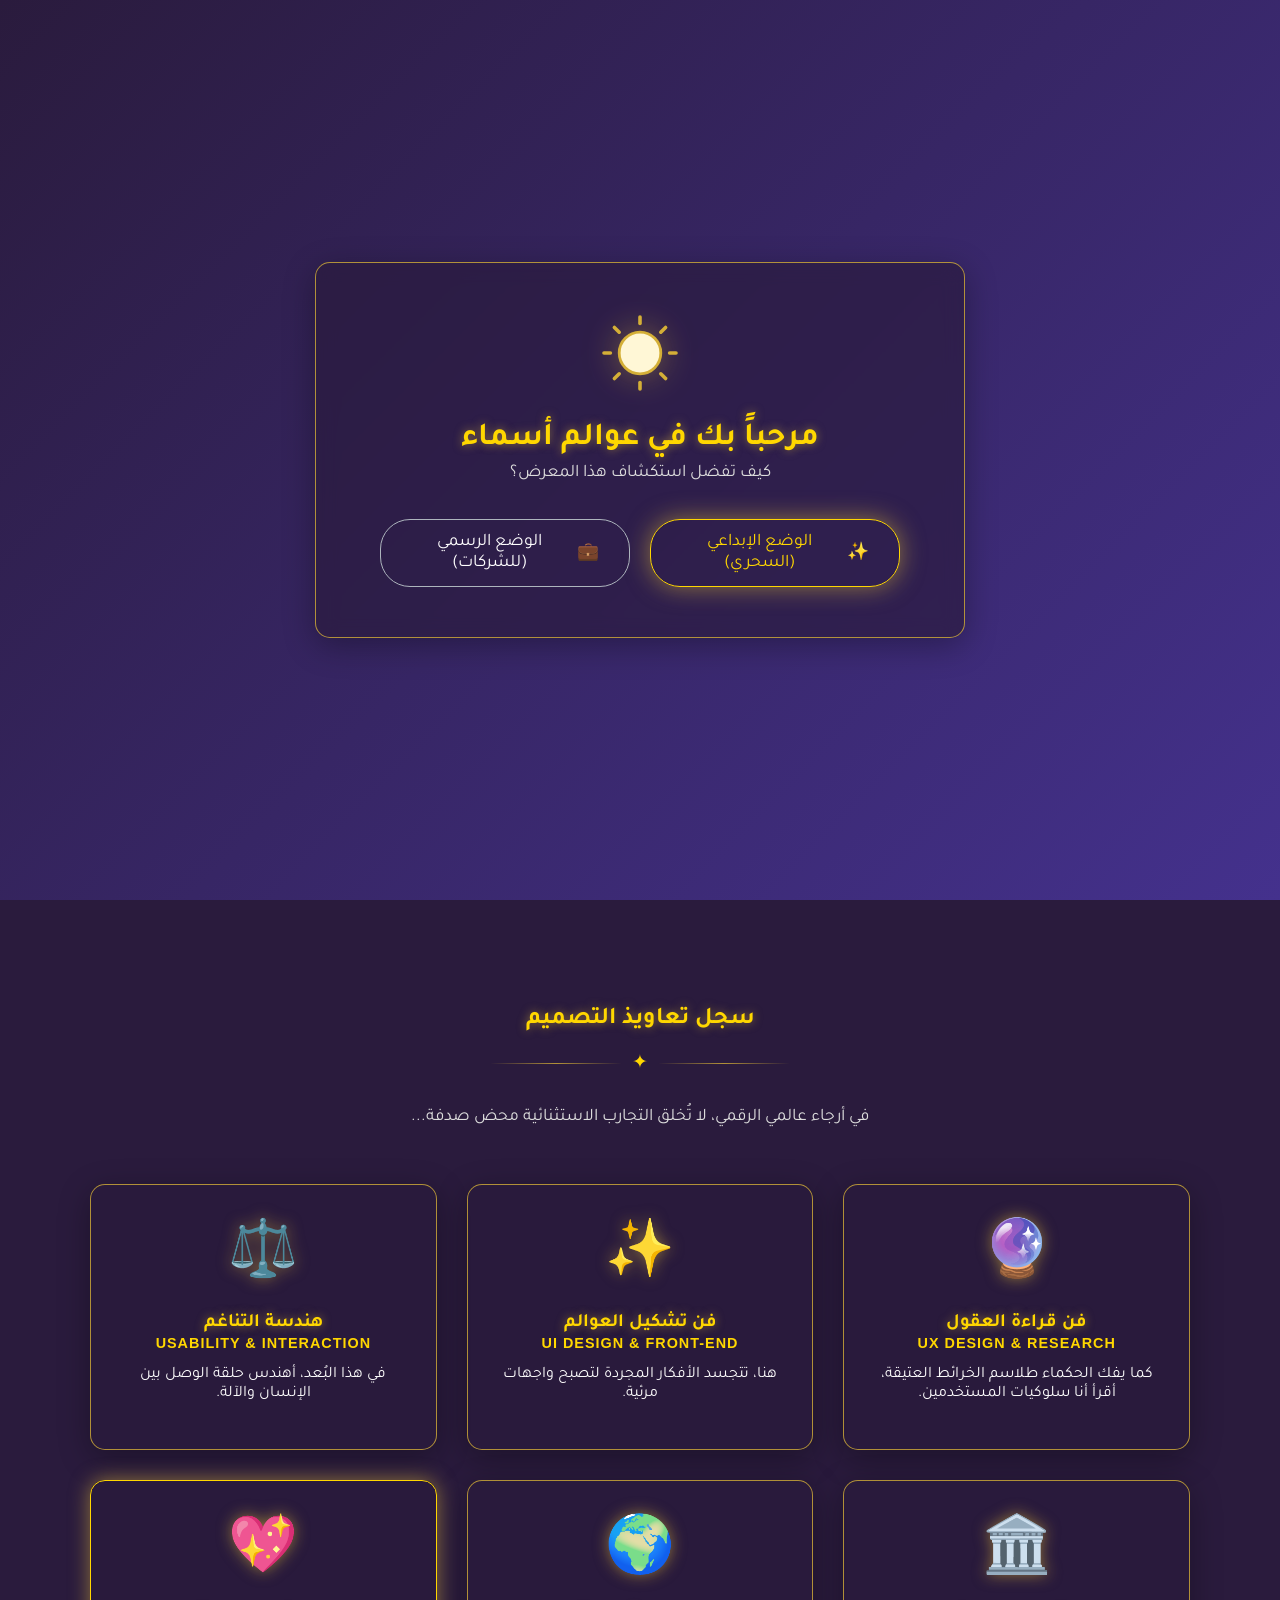
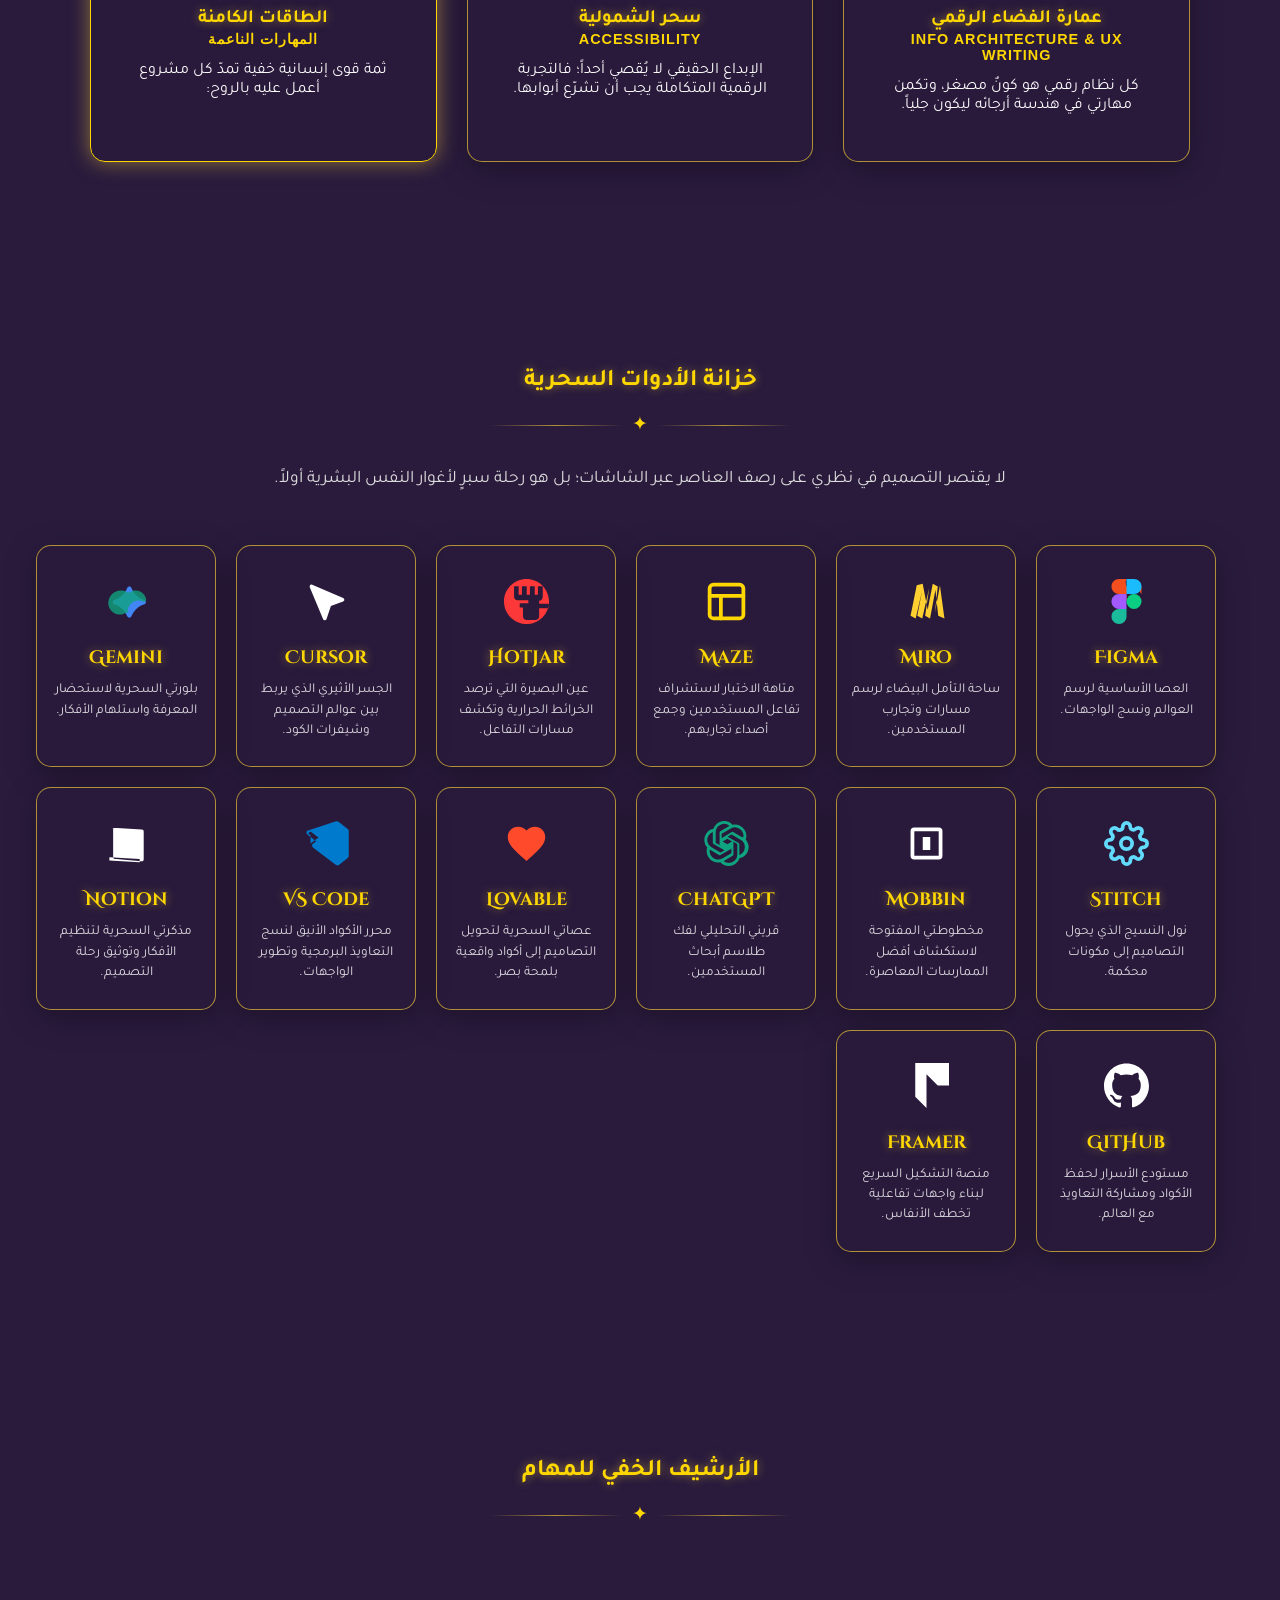
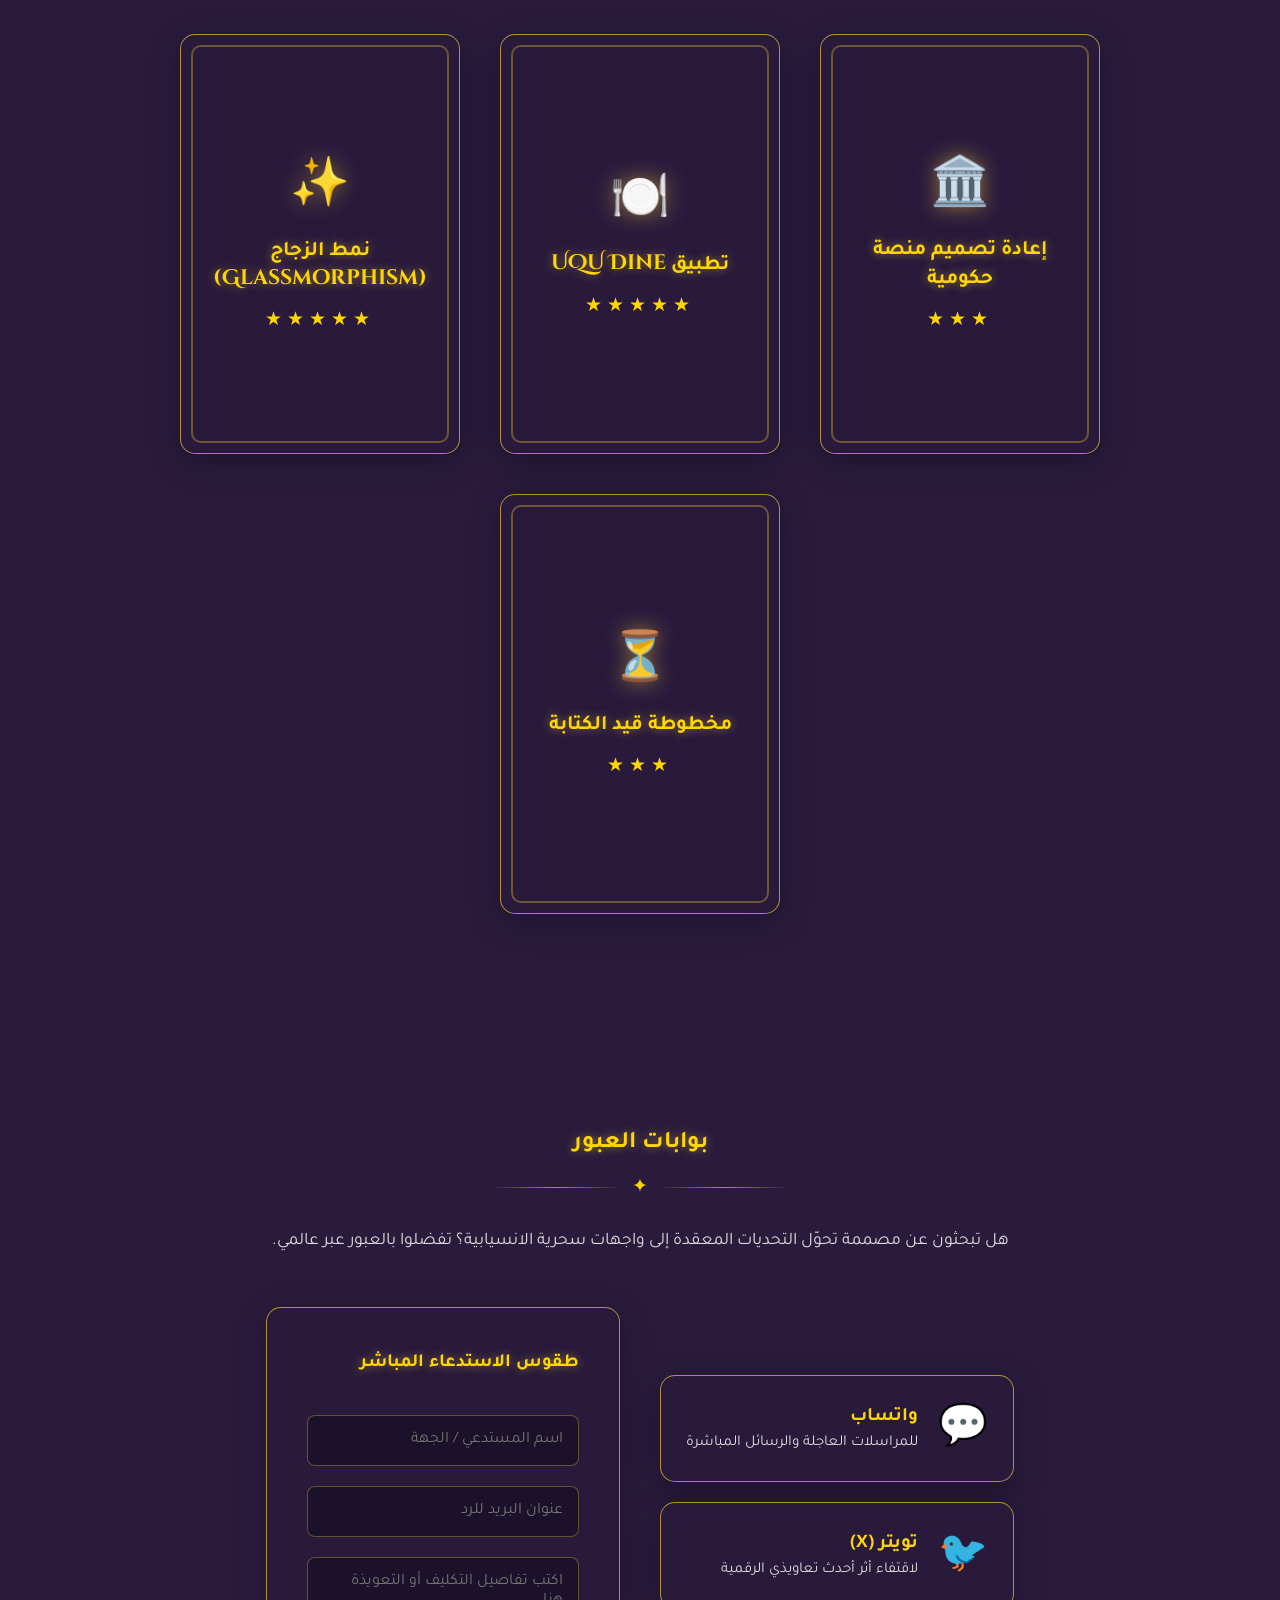
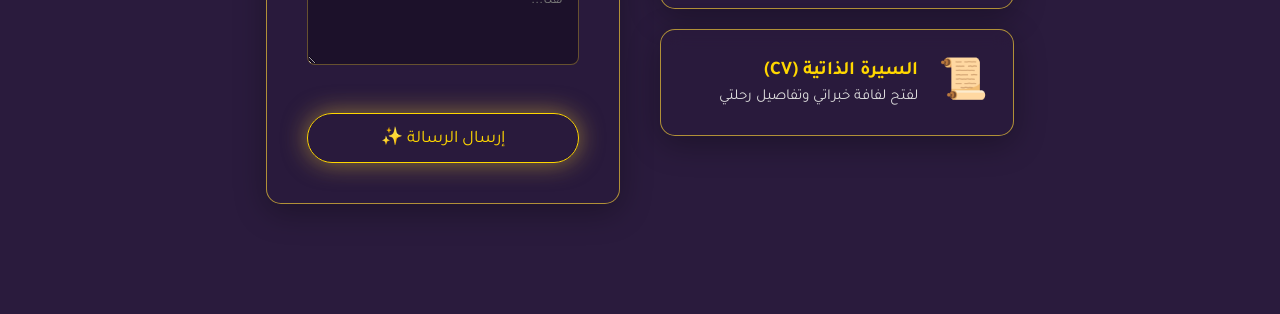
==== commit e74624dd: "Add files via upload" ====
--- a/index.html
+++ b/index.html
@@ -27,7 +27,7 @@
                 </svg>
             </div>
             <h1 class="royal-title translate" data-ar="مرحباً بك في عوالم أسماء" data-en="Welcome to Asmaa's Realms">مرحباً بك في عوالم أسماء</h1>
-            <p class="section-intro translate" data-ar="كيف تفضل استكشاف هذه المخطوطة؟" data-en="How would you like to explore this portfolio?">كيف تفضل استكشاف هذه المخطوطة؟</p>
+            <p class="section-intro translate" data-ar="كيف تفضل استكشاف هذا المعرض؟" data-en="How would you like to explore this portfolio?">كيف تفضل استكشاف هذا المعرض؟</p>
             
             <div class="welcome-choices">
                 <button id="btn-creative-mode" class="magical-btn gold-glow">
@@ -95,13 +95,17 @@
                     <h1 class="royal-title translate" data-ar="المقدمة" data-en="The Prologue" data-pro-ar="نبذة عني" data-pro-en="About Me">المقدمة</h1>
                     <div class="divider"><span class="line"></span><span class="star">✦</span><span class="line"></span></div>
                     <div class="typewriter-container">
-                        <p id="prologue-text" class="story-text translate" data-ar="يُحكى أن مستكشفةً شغوفةً تُدعى أسماء، تقتفي أثر السحر الخفي بين الإنسان والتقنية، لتنسج من خيوط الأكواد والبيانات عوالم رقمية تنبض بالحياة." data-en="Tale tells of an avid explorer named Asmaa, who seeks the hidden magic between humans and technology, weaving code and data into living digital realms." data-pro-ar="أنا أسماء، مصممة وباحثة تجربة مستخدم (UX/UI) متخصصة في التفاعل البشري الحاسوبي (HCI). أعمل على تحويل المتطلبات المعقدة إلى واجهات رقمية سلسة تعزز من تجربة المستخدم وتحقق أهداف العمل." data-pro-en="I am Asmaa, a UX/UI Designer and Researcher specializing in HCI. I transform complex requirements into seamless digital interfaces that enhance user experience and achieve business goals.">
+                        <p id="prologue-text" class="story-text translate" data-ar="يُحكى أن مستكشفةً شغوفةً تُدعى أسماء، تقتفي أثر السحر الخفي بين الإنسان والتقنية، لتنسج من خيوط الأكواد والبيانات عوالم رقمية تنبض بالحياة." data-en="Tale tells of an avid explorer named Asmaa, who seeks the hidden magic between humans and technology, weaving code and data into living digital realms." data-pro-ar="أنا أسماء الكبكبي، مصممة وباحثة تجربة مستخدم (UX/UI) متخصصة في التفاعل البشري الحاسوبي (HCI). أعمل على تحويل المتطلبات المعقدة إلى واجهات رقمية سلسة تعزز من تجربة المستخدم وتحقق أهداف العمل." data-pro-en="I am Asmaa Alkabkabi, a UX/UI Designer and Researcher specializing in HCI. I transform complex requirements into seamless digital interfaces that enhance user experience and achieve business goals.">
                         </p>
                     </div>
-                    <a href="#spellbook-skills" class="magical-btn gold-glow mt-2">
-                        <span class="translate" data-ar="تصفح مخطوطة التعاويذ" data-en="Unfurl the Grimoire" data-pro-ar="استعراض المهارات" data-pro-en="View Skills">تصفح مخطوطة التعاويذ</span>
-                        <span class="btn-sparkle">↓</span>
-                    </a>
+                    <div style="display: flex; gap: 15px; justify-content: center; flex-wrap: wrap; margin-top: 30px;">
+                        <a href="#spellbook-skills" class="magical-btn gold-glow">
+                            <span class="translate" data-ar="تصفح مخطوطة التعاويذ" data-en="Unfurl the Grimoire" data-pro-ar="استعراض المهارات" data-pro-en="View Skills">تصفح مخطوطة التعاويذ</span>
+                        </a>
+                        <a href="./Asmaa_CV.pdf" target="_blank" class="magical-btn" style="border-style: dashed;">
+                            <span class="translate" data-ar="استخراج اللفافة (CV)" data-en="Extract Scroll (CV)" data-pro-ar="السيرة الذاتية (CV)" data-pro-en="Resume (CV)">استخراج اللفافة (CV)</span>
+                        </a>
+                    </div>
                 </div>
             </div>
         </section>
@@ -171,20 +175,117 @@
             </div>
             
             <div class="potions-grid">
-                <div class="potion-card glass-panel floating-card"><div class="potion-icon">🎨</div><h3 class="potion-name">Figma</h3><p class="potion-desc translate" data-ar="العصا الأساسية لرسم العوالم ونسج الواجهات." data-en="The primary wand for sketching realms and weaving interfaces." data-pro-ar="الأداة الأساسية لتصميم الواجهات والنماذج التفاعلية." data-pro-en="Primary tool for UI design and interactive prototyping.">العصا الأساسية لرسم العوالم ونسج الواجهات.</p></div>
-                <div class="potion-card glass-panel floating-card"><div class="potion-icon">🗺️</div><h3 class="potion-name">Miro</h3><p class="potion-desc translate" data-ar="ساحة التأمل البيضاء لرسم مسارات وتجارب المستخدمين." data-en="The meditative canvas for mapping out user experiences and flows." data-pro-ar="مساحة عمل تعاونية لخرائط رحلة المستخدم والعصف الذهني." data-pro-en="Collaborative workspace for user journey maps and brainstorming.">ساحة التأمل البيضاء لرسم مسارات وتجارب المستخدمين.</p></div>
-                <div class="potion-card glass-panel floating-card"><div class="potion-icon">🧪</div><h3 class="potion-name">Maze</h3><p class="potion-desc translate" data-ar="متاهة الاختبار لاستشراف تفاعل المستخدمين وجمع أصداء تجاربهم." data-en="The testing labyrinth to observe user interactions and gather echoes of their experience." data-pro-ar="منصة لإجراء اختبارات قابلية الاستخدام وتحليل الأداء." data-pro-en="Platform for conducting usability tests and performance analysis.">متاهة الاختبار لاستشراف تفاعل المستخدمين وجمع أصداء تجاربهم.</p></div>
-                <div class="potion-card glass-panel floating-card"><div class="potion-icon">🔥</div><h3 class="potion-name">Hotjar</h3><p class="potion-desc translate" data-ar="عين البصيرة التي ترصد الخرائط الحرارية وتكشف مسارات التفاعل." data-en="The all-seeing eye that tracks heatmaps and reveals interaction trails." data-pro-ar="تحليل الخرائط الحرارية وتسجيل سلوك الزوار الفعلي." data-pro-en="Heatmap analysis and recording actual visitor behavior.">عين البصيرة التي ترصد الخرائط الحرارية وتكشف مسارات التفاعل.</p></div>
-                <div class="potion-card glass-panel floating-card"><div class="potion-icon">💻</div><h3 class="potion-name">Cursor</h3><p class="potion-desc translate" data-ar="الجسر الأثيري الذي يربط بين عوالم التصميم وشيفرات الكود." data-en="The ethereal bridge connecting the realms of design and code scripts." data-pro-ar="محرر أكواد متقدم مدعوم بالذكاء الاصطناعي." data-pro-en="Advanced AI-powered code editor.">الجسر الأثيري الذي يربط بين عوالم التصميم وشيفرات الكود.</p></div>
-                <div class="potion-card glass-panel floating-card"><div class="potion-icon">🔮</div><h3 class="potion-name">Gemini</h3><p class="potion-desc translate" data-ar="بلورتي السحرية لاستحضار المعرفة واستلهام الأفكار." data-en="My mystical crystal ball for summoning knowledge and inspiring ideas." data-pro-ar="أداة ذكاء اصطناعي للتحليل والمساعدة في الأبحاث." data-pro-en="AI tool for analysis and research assistance.">بلورتي السحرية لاستحضار المعرفة واستلهام الأفكار.</p></div>
-                <div class="potion-card glass-panel floating-card"><div class="potion-icon">🧵</div><h3 class="potion-name">Stitch</h3><p class="potion-desc translate" data-ar="نول النسيج الذي يحول التصاميم إلى مكونات محكمة." data-en="The loom that weaves designs into structured, magical components." data-pro-ar="أداة مساعدة في بناء وهيكلة مكونات التصميم." data-pro-en="Utility for building and structuring design components.">نول النسيج الذي يحول التصاميم إلى مكونات محكمة.</p></div>
-                <div class="potion-card glass-panel floating-card"><div class="potion-icon">📱</div><h3 class="potion-name">Mobbin</h3><p class="potion-desc translate" data-ar="مخطوطتي المفتوحة لاستكشاف أفضل الممارسات المعاصرة." data-en="An ever-open grimoire for exploring modern best practices." data-pro-ar="مكتبة مرجعية لتحليل أنماط واجهات وتطبيقات المنافسين." data-pro-en="Reference library for analyzing UI patterns of competitors.">مخطوطتي المفتوحة لاستكشاف أفضل الممارسات المعاصرة.</p></div>
-                <div class="potion-card glass-panel floating-card"><div class="potion-icon">🤖</div><h3 class="potion-name">ChatGPT</h3><p class="potion-desc translate" data-ar="قريني التحليلي لفك طلاسم أبحاث المستخدمين." data-en="My analytical familiar for decoding user research." data-pro-ar="مساعد ذكي لتبسيط العمليات وصياغة المحتوى." data-pro-en="Smart assistant for streamlining processes and copywriting.">قريني التحليلي لفك طلاسم أبحاث المستخدمين.</p></div>
-                <div class="potion-card glass-panel floating-card"><div class="potion-icon">🪄</div><h3 class="potion-name">Lovable</h3><p class="potion-desc translate" data-ar="عصاتي السحرية لتحويل التصاميم إلى أكواد واقعية بلمحة بصر." data-en="My magic wand for turning designs into real code in the blink of an eye." data-pro-ar="منصة لتحويل التصاميم إلى بيئة تطويرية بسرعة." data-pro-en="Platform to quickly turn designs into development environments.">عصاتي السحرية لتحويل التصاميم إلى أكواد واقعية بلمحة بصر.</p></div>
-                <div class="potion-card glass-panel floating-card"><div class="potion-icon">⌨️</div><h3 class="potion-name">VS Code</h3><p class="potion-desc translate" data-ar="محرر الأكواد الأنيق لنسج التعاويذ البرمجية وتطوير الواجهات." data-en="The elegant code editor for weaving programming spells and developing interfaces." data-pro-ar="محرر نصوص برمجية لفهم وهيكلة لغات الويب الأساسية." data-pro-en="Code editor for understanding and structuring basic web languages.">محرر الأكواد الأنيق لنسج التعاويذ البرمجية وتطوير الواجهات.</p></div>
-                <div class="potion-card glass-panel floating-card"><div class="potion-icon">📓</div><h3 class="potion-name">Notion</h3><p class="potion-desc translate" data-ar="مذكرتي السحرية لتنظيم الأفكار وتوثيق رحلة التصميم." data-en="My magical diary for organizing thoughts and documenting the design journey." data-pro-ar="منصة متكاملة لتوثيق المشاريع وإدارة المهام." data-pro-en="Integrated platform for project documentation and task management.">مذكرتي السحرية لتنظيم الأفكار وتوثيق رحلة التصميم.</p></div>
-                <div class="potion-card glass-panel floating-card"><div class="potion-icon">🗃️</div><h3 class="potion-name">GitHub</h3><p class="potion-desc translate" data-ar="مستودع الأسرار لحفظ الأكواد ومشاركة التعاويذ مع العالم." data-en="The repository of secrets for saving code and sharing spells with the world." data-pro-ar="نظام إدارة الإصدارات والتعاون البرمجي." data-pro-en="Version control and software collaboration system.">مستودع الأسرار لحفظ الأكواد ومشاركة التعاويذ مع العالم.</p></div>
-                <div class="potion-card glass-panel floating-card"><div class="potion-icon">⚡</div><h3 class="potion-name">Framer</h3><p class="potion-desc translate" data-ar="منصة التشكيل السريع لبناء واجهات تفاعلية تخطف الأنفاس." data-en="The rapid shaping platform for building breathtaking interactive interfaces." data-pro-ar="أداة متقدمة لتطوير النماذج عالية الدقة والمواقع التفاعلية." data-pro-en="Advanced tool for developing high-fidelity prototypes and websites.">منصة التشكيل السريع لبناء واجهات تفاعلية تخطف الأنفاس.</p></div>
+                <div class="potion-card glass-panel floating-card">
+                    <div class="potion-icon">
+                        <svg width="45" height="45" viewBox="0 0 38 57" xmlns="http://www.w3.org/2000/svg"><path d="M19 28.5A9.5 9.5 0 1 1 38 19v-9.5A9.5 9.5 0 0 1 19 0H9.5C4.25 0 0 4.25 0 9.5S4.25 19 9.5 19H19v9.5z" fill="#F24E1E"/><path d="M0 28.5C0 23.25 4.25 19 9.5 19H19v19H9.5C4.25 38 0 33.75 0 28.5z" fill="#A259FF"/><path d="M19 0h9.5C33.75 0 38 4.25 38 9.5S33.75 19 28.5 19H19V0z" fill="#1ABCFE"/><path d="M38 28.5A9.5 9.5 0 1 1 19 28.5A9.5 9.5 0 0 1 38 28.5z" fill="#0ACF83"/><path d="M19 38v9.5C19 52.75 14.75 57 9.5 57S0 52.75 0 47.5 4.25 38 9.5 38H19z" fill="#1ABC9C"/></svg>
+                    </div>
+                    <h3 class="potion-name">Figma</h3>
+                    <p class="potion-desc translate" data-ar="العصا الأساسية لرسم العوالم ونسج الواجهات." data-en="The primary wand for sketching realms and weaving interfaces." data-pro-ar="الأداة الأساسية لتصميم الواجهات والنماذج التفاعلية." data-pro-en="Primary tool for UI design and interactive prototyping.">العصا الأساسية لرسم العوالم ونسج الواجهات.</p>
+                </div>
+                
+                <div class="potion-card glass-panel floating-card">
+                    <div class="potion-icon">
+                        <svg width="45" height="45" viewBox="0 0 24 24" xmlns="http://www.w3.org/2000/svg"><path d="M19.167 3.522L21.576 21l-3.328-1.425-1.472-13.805L13.89 21l-2.613-1.425 2.146-14.73-3.69 16.155-2.646-1.425L9.61 6.551 6.223 21 3.5 19.575 6.786 3.324l3.18-.802 2.659 13.916L15.341 2.5l2.675 1.554L16.48 18.06l2.687-14.538z" fill="#FFD02F"/></svg>
+                    </div>
+                    <h3 class="potion-name">Miro</h3>
+                    <p class="potion-desc translate" data-ar="ساحة التأمل البيضاء لرسم مسارات وتجارب المستخدمين." data-en="The meditative canvas for mapping out user experiences and flows." data-pro-ar="مساحة عمل تعاونية لخرائط رحلة المستخدم والعصف الذهني." data-pro-en="Collaborative workspace for user journey maps and brainstorming.">ساحة التأمل البيضاء لرسم مسارات وتجارب المستخدمين.</p>
+                </div>
+                
+                <div class="potion-card glass-panel floating-card">
+                    <div class="potion-icon">
+                        <svg viewBox="0 0 24 24" width="45" height="45" fill="none" stroke="#FFD700" stroke-width="2" stroke-linecap="round" stroke-linejoin="round"><rect x="3" y="3" width="18" height="18" rx="2" ry="2"></rect><line x1="3" y1="9" x2="21" y2="9"></line><line x1="9" y1="21" x2="9" y2="9"></line></svg>
+                    </div>
+                    <h3 class="potion-name">Maze</h3>
+                    <p class="potion-desc translate" data-ar="متاهة الاختبار لاستشراف تفاعل المستخدمين وجمع أصداء تجاربهم." data-en="The testing labyrinth to observe user interactions and gather echoes of their experience." data-pro-ar="منصة لإجراء اختبارات قابلية الاستخدام وتحليل الأداء." data-pro-en="Platform for conducting usability tests and performance analysis.">متاهة الاختبار لاستشراف تفاعل المستخدمين وجمع أصداء تجاربهم.</p>
+                </div>
+                
+                <div class="potion-card glass-panel floating-card">
+                    <div class="potion-icon">
+                        <svg width="45" height="45" viewBox="0 0 24 24" xmlns="http://www.w3.org/2000/svg"><path d="M12.016 0C5.39 0 0 5.39 0 12.015c0 6.626 5.39 12.016 12.016 12.016 6.626 0 12.015-5.39 12.015-12.016C24.031 5.39 18.642 0 12.016 0zm-1.89 19.349v-4.103H8.384v-2.316h4.593v-1.637H7.432c-1.341 0-2.072-.821-2.072-2.12v-5.26h2.464v4.542h1.741v-4.54h2.56v4.542h1.71v-4.54h2.56v4.542h1.691V3.912h2.58v5.597c0 1.242-.71 2.052-1.921 2.12v1.637h5.05v2.316h-5.05v4.102c0 1.34-.841 2.15-2.182 2.15H12.21c-1.282-.01-2.083-.8-2.083-2.15l-.001-4.329z" fill="#FD3838"/></svg>
+                    </div>
+                    <h3 class="potion-name">Hotjar</h3>
+                    <p class="potion-desc translate" data-ar="عين البصيرة التي ترصد الخرائط الحرارية وتكشف مسارات التفاعل." data-en="The all-seeing eye that tracks heatmaps and reveals interaction trails." data-pro-ar="تحليل الخرائط الحرارية وتسجيل سلوك الزوار الفعلي." data-pro-en="Heatmap analysis and recording actual visitor behavior.">عين البصيرة التي ترصد الخرائط الحرارية وتكشف مسارات التفاعل.</p>
+                </div>
+                
+                <div class="potion-card glass-panel floating-card">
+                    <div class="potion-icon">
+                        <svg viewBox="0 0 24 24" width="45" height="45" fill="none" stroke="#fff" stroke-width="2" stroke-linecap="round" stroke-linejoin="round" class="real-tool-icon invert-light-mode"><path d="M4 4l7.07 17 2.51-7.39L20.5 11z"/></svg>
+                    </div>
+                    <h3 class="potion-name">Cursor</h3>
+                    <p class="potion-desc translate" data-ar="الجسر الأثيري الذي يربط بين عوالم التصميم وشيفرات الكود." data-en="The ethereal bridge connecting the realms of design and code scripts." data-pro-ar="محرر أكواد متقدم مدعوم بالذكاء الاصطناعي." data-pro-en="Advanced AI-powered code editor.">الجسر الأثيري الذي يربط بين عوالم التصميم وشيفرات الكود.</p>
+                </div>
+                
+                <div class="potion-card glass-panel floating-card">
+                    <div class="potion-icon">
+                        <svg width="45" height="45" viewBox="0 0 24 24" xmlns="http://www.w3.org/2000/svg"><path d="M21.573 11.233c-3.14-.992-5.71-3.327-6.938-6.438a1.2 1.2 0 0 0-2.26 0c-1.229 3.111-3.797 5.446-6.938 6.438a1.2 1.2 0 0 0 0 2.253c3.14.991 5.71 3.327 6.938 6.438a1.2 1.2 0 0 0 2.26 0c1.229-3.11 3.798-5.446 6.938-6.438a1.2 1.2 0 0 0 0-2.253z" fill="#4285F4"/><path d="M12.637 18.077a1.2 1.2 0 0 0-1.274 0c-1.026.657-2.148.966-3.314.908-1.572-.078-3.048-.79-4.148-2.002C2.7 15.659 2.174 14.07 2.288 12.443c.12-1.688.854-3.262 2.062-4.423a6.52 6.52 0 0 1 4.542-1.895c1.242-.047 2.457.28 3.567.962a1.2 1.2 0 0 0 1.274 0c1.026-.657 2.148-.966 3.314-.908 1.572.078 3.048.79 4.148 2.002.585.642.997 1.405 1.225 2.215.101.357.065.733-.102 1.066a1.2 1.2 0 0 1-1.64.492c-.895-.445-1.92-.612-2.924-.46-1.597.241-3.033 1.134-4.04 2.51-.54.737-.905 1.57-1.076 2.448a1.2 1.2 0 0 0 .548 1.218z" fill="#10A37F" opacity="0.8"/></svg>
+                    </div>
+                    <h3 class="potion-name">Gemini</h3>
+                    <p class="potion-desc translate" data-ar="بلورتي السحرية لاستحضار المعرفة واستلهام الأفكار." data-en="My mystical crystal ball for summoning knowledge and inspiring ideas." data-pro-ar="أداة ذكاء اصطناعي للتحليل والمساعدة في الأبحاث." data-pro-en="AI tool for analysis and research assistance.">بلورتي السحرية لاستحضار المعرفة واستلهام الأفكار.</p>
+                </div>
+                
+                <div class="potion-card glass-panel floating-card">
+                    <div class="potion-icon">
+                        <svg viewBox="0 0 24 24" width="45" height="45" fill="none" stroke="#61DAFB" stroke-width="2" stroke-linecap="round" stroke-linejoin="round"><circle cx="12" cy="12" r="3"></circle><path d="M19.4 15a1.65 1.65 0 0 0 .33 1.82l.06.06a2 2 0 0 1 0 2.83 2 2 0 0 1-2.83 0l-.06-.06a1.65 1.65 0 0 0-1.82-.33 1.65 1.65 0 0 0-1 1.51V21a2 2 0 0 1-2 2 2 2 0 0 1-2-2v-.09A1.65 1.65 0 0 0 9 19.4a1.65 1.65 0 0 0-1.82.33l-.06.06a2 2 0 0 1-2.83 0 2 2 0 0 1 0-2.83l.06-.06a1.65 1.65 0 0 0 .33-1.82 1.65 1.65 0 0 0-1.51-1H3a2 2 0 0 1-2-2 2 2 0 0 1 2-2h.09A1.65 1.65 0 0 0 4.6 9a1.65 1.65 0 0 0-.33-1.82l-.06-.06a2 2 0 0 1 0-2.83 2 2 0 0 1 2.83 0l.06.06a1.65 1.65 0 0 0 1.82.33H9a1.65 1.65 0 0 0 1-1.51V3a2 2 0 0 1 2-2 2 2 0 0 1 2 2v.09a1.65 1.65 0 0 0 1 1.51 1.65 1.65 0 0 0 1.82-.33l.06-.06a2 2 0 0 1 2.83 0 2 2 0 0 1 0 2.83l-.06.06a1.65 1.65 0 0 0-.33 1.82V9a1.65 1.65 0 0 0 1.51 1H21a2 2 0 0 1 2 2 2 2 0 0 1-2 2h-.09a1.65 1.65 0 0 0-1.51 1z"></path></svg>
+                    </div>
+                    <h3 class="potion-name">Stitch</h3>
+                    <p class="potion-desc translate" data-ar="نول النسيج الذي يحول التصاميم إلى مكونات محكمة." data-en="The loom that weaves designs into structured, magical components." data-pro-ar="أداة مساعدة في بناء وهيكلة مكونات التصميم." data-pro-en="Utility for building and structuring design components.">نول النسيج الذي يحول التصاميم إلى مكونات محكمة.</p>
+                </div>
+                
+                <div class="potion-card glass-panel floating-card">
+                    <div class="potion-icon">
+                        <svg viewBox="0 0 24 24" width="45" height="45" fill="currentColor" class="real-tool-icon invert-light-mode" style="color: #fff;"><path d="M5.5 3.5h13a2 2 0 0 1 2 2v13a2 2 0 0 1-2 2h-13a2 2 0 0 1-2-2v-13a2 2 0 0 1 2-2zm0 2v13h13v-13h-13zm4.5 3h4v7h-4v-7z"/></svg>
+                    </div>
+                    <h3 class="potion-name">Mobbin</h3>
+                    <p class="potion-desc translate" data-ar="مخطوطتي المفتوحة لاستكشاف أفضل الممارسات المعاصرة." data-en="An ever-open grimoire for exploring modern best practices." data-pro-ar="مكتبة مرجعية لتحليل أنماط واجهات وتطبيقات المنافسين." data-pro-en="Reference library for analyzing UI patterns of competitors.">مخطوطتي المفتوحة لاستكشاف أفضل الممارسات المعاصرة.</p>
+                </div>
+                
+                <div class="potion-card glass-panel floating-card">
+                    <div class="potion-icon">
+                        <svg width="45" height="45" viewBox="0 0 24 24" xmlns="http://www.w3.org/2000/svg" fill="#10A37F"><path d="M22.2819 9.8211a5.9847 5.9847 0 0 0-.5157-4.9108 6.0462 6.0462 0 0 0-6.5098-2.9A6.0651 6.0651 0 0 0 4.9807 4.1818a5.9847 5.9847 0 0 0-3.9977 2.9 6.0462 6.0462 0 0 0 .7427 7.0966 5.98 5.98 0 0 0 .511 4.9107 6.051 6.051 0 0 0 6.5146 2.9001A5.9847 5.9847 0 0 0 13.2599 24a6.0557 6.0557 0 0 0 5.7718-4.2058 5.9894 5.9894 0 0 0 3.9977-2.9001 6.0557 6.0557 0 0 0-.7475-7.073zm-9.022 12.6081a4.4755 4.4755 0 0 1-2.8764-1.0408l.1419-.0804 4.7783-2.7582a.7948.7948 0 0 0 .3927-.6813v-6.7369l2.02 1.1686a.071.071 0 0 1 .038.052v5.5826a4.504 4.504 0 0 1-4.4945 4.4944zm-9.6607-4.1254a4.4708 4.4708 0 0 1-.5346-3.0137l.142.0852 4.783 2.7582a.7712.7712 0 0 0 .7806 0l5.8428-3.3685v2.3324a.0804.0804 0 0 1-.0332.0615L9.74 19.9502a4.4992 4.4992 0 0 1-6.1422-1.6464zM2.3408 7.8956a4.485 4.485 0 0 1 2.3655-1.9728V11.6a.7664.7664 0 0 0 .3879.6765l5.8144 3.3543-2.0201 1.1685a.0757.0757 0 0 1-.071 0l-4.8303-2.7865A4.504 4.504 0 0 1 2.3408 7.8956zm16.0993 3.8558L12.597 8.3829 14.6171 7.2144a.0757.0757 0 0 1 .071 0l4.8303 2.7913a4.4944 4.4944 0 0 1-.6765 8.1042v-5.6772a.79.79 0 0 0-.3927-.6813zm2.0107-3.0231l-.142-.0852-4.7735-2.7818a.7759.7759 0 0 0-.7854 0L9.409 9.2297V6.8974a.0662.0662 0 0 1 .0284-.0615l4.8303-2.7866a4.4992 4.4992 0 0 1 6.6802 4.66zM8.3065 12.863l-2.02-1.1638a.0804.0804 0 0 1-.038-.0567V6.0742a4.4992 4.4992 0 0 1 7.3757-3.453l-.142.0805L8.704 5.459a.7948.7948 0 0 0-.3927.6813v6.7227zM12.4542 12.454l-2.5284-1.464 2.5284-1.464 2.5284 1.464-2.5284 1.464z"/></svg>
+                    </div>
+                    <h3 class="potion-name">ChatGPT</h3>
+                    <p class="potion-desc translate" data-ar="قريني التحليلي لفك طلاسم أبحاث المستخدمين." data-en="My analytical familiar for decoding user research." data-pro-ar="مساعد ذكي لتبسيط العمليات وصياغة المحتوى." data-pro-en="Smart assistant for streamlining processes and copywriting.">قريني التحليلي لفك طلاسم أبحاث المستخدمين.</p>
+                </div>
+                
+                <div class="potion-card glass-panel floating-card">
+                    <div class="potion-icon">
+                        <svg viewBox="0 0 24 24" width="45" height="45" fill="#ff4b2b"><path d="M12 21.35l-1.45-1.32C5.4 15.36 2 12.28 2 8.5 2 5.42 4.42 3 7.5 3c1.74 0 3.41.81 4.5 2.09C13.09 3.81 14.76 3 16.5 3 19.58 3 22 5.42 22 8.5c0 3.78-3.4 6.86-8.55 11.54L12 21.35z"/></svg>
+                    </div>
+                    <h3 class="potion-name">Lovable</h3>
+                    <p class="potion-desc translate" data-ar="عصاتي السحرية لتحويل التصاميم إلى أكواد واقعية بلمحة بصر." data-en="My magic wand for turning designs into real code in the blink of an eye." data-pro-ar="منصة لتحويل التصاميم إلى بيئة تطويرية بسرعة." data-pro-en="Platform to quickly turn designs into development environments.">عصاتي السحرية لتحويل التصاميم إلى أكواد واقعية بلمحة بصر.</p>
+                </div>
+                
+                <div class="potion-card glass-panel floating-card">
+                    <div class="potion-icon">
+                        <svg width="45" height="45" viewBox="0 0 24 24" xmlns="http://www.w3.org/2000/svg"><path d="M17.671 23.498a1.597 1.597 0 0 1-.954-.316L4.761 14.076a1.233 1.233 0 0 1 0-1.921l1.79-1.354L1.761 7.158a1.233 1.233 0 0 1 0-1.921L16.717.316a1.596 1.596 0 0 1 1.704.148L23.33 4.29a1.235 1.235 0 0 1 .536 1.002v13.416a1.235 1.235 0 0 1-.536 1.002l-4.908 3.826a1.59 1.59 0 0 1-.751.192v-.23zM3.486 11.96l4.249-3.211L3.486 5.539l-1.077.815a.252.252 0 0 0 0 .393l1.077.815z" fill="#007ACC"/></svg>
+                    </div>
+                    <h3 class="potion-name">VS Code</h3>
+                    <p class="potion-desc translate" data-ar="محرر الأكواد الأنيق لنسج التعاويذ البرمجية وتطوير الواجهات." data-en="The elegant code editor for weaving programming spells and developing interfaces." data-pro-ar="محرر نصوص برمجية لفهم وهيكلة لغات الويب الأساسية." data-pro-en="Code editor for understanding and structuring basic web languages.">محرر الأكواد الأنيق لنسج التعاويذ البرمجية وتطوير الواجهات.</p>
+                </div>
+                
+                <div class="potion-card glass-panel floating-card">
+                    <div class="potion-icon">
+                        <svg width="45" height="45" viewBox="0 0 24 24" xmlns="http://www.w3.org/2000/svg" class="real-tool-icon invert-light-mode" style="fill: #fff;"><path d="M4.459 4.208c.746-.606 1.026-.56 2.428-.466l13.215.794c.84.047 1.073.326 1.073 1.306v14.496c0 .886-.42 1.119-1.26 1.119L6.508 20.33c-1.353-.047-1.633-.373-1.633-1.166V4.208zM2.873 21.03l16.14.98v-1.727L2.873 19.35v1.68z"/></svg>
+                    </div>
+                    <h3 class="potion-name">Notion</h3>
+                    <p class="potion-desc translate" data-ar="مذكرتي السحرية لتنظيم الأفكار وتوثيق رحلة التصميم." data-en="My magical diary for organizing thoughts and documenting the design journey." data-pro-ar="منصة متكاملة لتوثيق المشاريع وإدارة المهام." data-pro-en="Integrated platform for project documentation and task management.">مذكرتي السحرية لتنظيم الأفكار وتوثيق رحلة التصميم.</p>
+                </div>
+                
+                <div class="potion-card glass-panel floating-card">
+                    <div class="potion-icon">
+                        <svg width="45" height="45" viewBox="0 0 24 24" xmlns="http://www.w3.org/2000/svg" class="real-tool-icon invert-light-mode" style="fill: #fff;"><path d="M12 .297c-6.63 0-12 5.373-12 12 0 5.303 3.438 9.8 8.205 11.385.6.113.82-.258.82-.577 0-.285-.01-1.04-.015-2.04-3.338.724-4.042-1.61-4.042-1.61C4.422 18.07 3.633 17.7 3.633 17.7c-1.087-.744.084-.729.084-.729 1.205.084 1.838 1.236 1.838 1.236 1.07 1.835 2.809 1.305 3.495.998.108-.776.417-1.305.76-1.605-2.665-.3-5.466-1.332-5.466-5.93 0-1.31.465-2.38 1.235-3.22-.135-.303-.54-1.523.105-3.176 0 0 1.005-.322 3.3 1.23.96-.267 1.98-.399 3-.405 1.02.006 2.04.138 3 .405 2.28-1.552 3.285-1.23 3.285-1.23.645 1.653.24 2.873.12 3.176.765.84 1.23 1.91 1.23 3.22 0 4.61-2.805 5.625-5.475 5.92.42.36.81 1.096.81 2.22 0 1.606-.015 2.896-.015 3.286 0 .315.21.69.825.57C20.565 22.092 24 17.592 24 12.297c0-6.627-5.373-12-12-12"/></svg>
+                    </div>
+                    <h3 class="potion-name">GitHub</h3>
+                    <p class="potion-desc translate" data-ar="مستودع الأسرار لحفظ الأكواد ومشاركة التعاويذ مع العالم." data-en="The repository of secrets for saving code and sharing spells with the world." data-pro-ar="نظام إدارة الإصدارات والتعاون البرمجي." data-pro-en="Version control and software collaboration system.">مستودع الأسرار لحفظ الأكواد ومشاركة التعاويذ مع العالم.</p>
+                </div>
+                
+                <div class="potion-card glass-panel floating-card">
+                    <div class="potion-icon">
+                        <svg width="45" height="45" viewBox="0 0 24 24" xmlns="http://www.w3.org/2000/svg" class="real-tool-icon invert-light-mode" style="fill: #fff;"><path d="M12 0h12v12h-6l-6-6v18l-6-6V0h12z"/></svg>
+                    </div>
+                    <h3 class="potion-name">Framer</h3>
+                    <p class="potion-desc translate" data-ar="منصة التشكيل السريع لبناء واجهات تفاعلية تخطف الأنفاس." data-en="The rapid shaping platform for building breathtaking interactive interfaces." data-pro-ar="أداة متقدمة لتطوير النماذج عالية الدقة والمواقع التفاعلية." data-pro-en="Advanced tool for developing high-fidelity prototypes and websites.">منصة التشكيل السريع لبناء واجهات تفاعلية تخطف الأنفاس.</p>
+                </div>
             </div>
         </section>
 
@@ -198,19 +299,19 @@
                 <div class="tarot-card-container floating-card open-modal-btn" 
                      data-project-ar="إعادة تصميم منصة حكومية" 
                      data-project-en="Balady Redesign"
-                     data-pro-ar="إعادة تصميم منصة حكومية"
+                     data-pro-ar="إعادة تصميم منصة بلدي"
                      data-pro-en="Balady Platform Redesign"
                      data-date-ar="مشروع تخرج 2026"
                      data-date-en="Graduation Project 2026"
                      data-role-ar="بحث وتصميم تجربة المستخدم (UX/UI)"
                      data-role-en="UX/UI Research & Design"
-                     data-desc-ar="مشروع تخرج يهدف إلى إعادة تصميم الواجهة الحكومية لمنصة حكومية، مع التركيز على تبسيط رحلة المستخدم لتسهيل الوصول للخدمات البلدية الرقمية لجميع فئات المجتمع."
+                     data-desc-ar="مشروع تخرج يهدف إلى إعادة تصميم الواجهة الحكومية لمنصة بلدي، مع التركيز على تبسيط رحلة المستخدم لتسهيل الوصول للخدمات البلدية الرقمية لجميع فئات المجتمع."
                      data-desc-en="A graduation project focused on redesigning the Balady government platform, simplifying the user journey for accessing digital municipal services."
                      data-image=""> 
                     <div class="tarot-card glass-panel">
                         <div class="tarot-border">
                             <div class="tarot-icon">🏛️</div>
-                            <h3 class="tarot-name translate" data-ar="إعادة تصميم منصة حكومية" data-en="Balady Redesign" data-pro-ar="إعادة تصميم منصة حكومية" data-pro-en="Balady Platform">إعادة تصميم منصة حكومية</h3>
+                            <h3 class="tarot-name translate" data-ar="إعادة تصميم منصة حكومية" data-en="Balady Redesign" data-pro-ar="إعادة تصميم منصة بلدي" data-pro-en="Balady Platform">إعادة تصميم منصة حكومية</h3>
                             <div class="stars">★★★</div>
                         </div>
                     </div>
@@ -381,4 +482,4 @@
 
     <script src="Asmaa.js"></script>
 </body>
-</html>
+</html>
--- a/Asmaa.css
+++ b/Asmaa.css
@@ -151,14 +151,45 @@
 [dir="ltr"] .spell-list li::before { right: auto; left: 0; }
 .highlight-chapter { border-color: var(--text-gold); box-shadow: 0 0 20px var(--glow-color); }
 
-/* ================= الأدوات ================= */
+/* ================= الأدوات (الأيقونات الأصلية الجديدة) ================= */
 .potions-grid { display: grid; grid-template-columns: repeat(auto-fit, minmax(180px, 1fr)); gap: 20px; max-width: 1200px; margin: 0 auto; }
 .potion-card { padding: 25px 15px; text-align: center; display: flex; flex-direction: column; align-items: center; z-index: 2; }
-.potion-icon { font-size: 3rem; margin-bottom: 15px; filter: drop-shadow(0 0 15px rgba(255,255,255,0.2)); transition: 0.3s; }
 .potion-name { font-size: 1.1rem; font-weight: bold; margin-bottom: 10px; color: var(--text-gold); }
 .potion-desc { font-size: 0.85rem; line-height: 1.5; opacity: 0.85; }
 .potion-card:hover { border-color: var(--text-gold); }
-.potion-card:hover .potion-icon { transform: scale(1.1) rotate(5deg); filter: drop-shadow(0 0 20px var(--glow-color)); }
+
+.potion-icon {
+    display: flex;
+    justify-content: center;
+    align-items: center;
+    height: 60px;
+    margin-bottom: 15px;
+}
+.real-tool-icon {
+    width: 45px;
+    height: 45px;
+    object-fit: contain;
+    transition: transform 0.4s cubic-bezier(0.175, 0.885, 0.32, 1.275), filter 0.4s ease;
+}
+.potion-card:hover .real-tool-icon {
+    transform: scale(1.15) translateY(-5px);
+    filter: drop-shadow(0 10px 15px var(--glow-color));
+}
+
+/* عكس الألوان للأيقونات السوداء في الوضع الليلي */
+body:not(.day-mode):not(.professional-mode) .invert-dark,
+body.professional-mode:not(.day-mode) .invert-dark {
+    filter: invert(1) brightness(1.5) drop-shadow(0 0 5px rgba(255,255,255,0.2));
+}
+body.day-mode .invert-dark,
+body.professional-mode.day-mode .invert-dark {
+    filter: invert(0);
+}
+
+body:not(.day-mode):not(.professional-mode) .invert-light-mode { fill: #ffffff !important; }
+body.day-mode:not(.professional-mode) .invert-light-mode { fill: #222 !important; }
+body.professional-mode:not(.day-mode) .invert-light-mode { fill: #f8f9fa !important; }
+body.professional-mode.day-mode .invert-light-mode { fill: #343a40 !important; }
 
 /* ================= المشاريع (Tarot) ================= */
 .tarot-deck { display: flex; justify-content: center; gap: 40px; flex-wrap: wrap; margin-top: 30px; }
@@ -173,19 +204,15 @@
 /* ================= النافذة المنبثقة المحدثة ================= */
 .modal-overlay { position: fixed; top: 0; left: 0; width: 100vw; height: 100vh; background: rgba(0, 0, 0, 0.8); backdrop-filter: blur(5px); z-index: 100000; display: flex; justify-content: center; align-items: center; opacity: 0; visibility: hidden; transition: 0.3s; padding: 20px; overflow: hidden; }
 .modal-overlay.active { opacity: 1; visibility: visible; }
-
-/* تم تعديل الحجم ليصبح 90vh وعرض أقصى 1000px */
 .modal-content { max-width: 1000px; width: 100%; height: 90vh; background: var(--panel-bg); backdrop-filter: blur(10px); -webkit-backdrop-filter: blur(10px); border: 1px solid var(--panel-border); border-radius: 20px; display: flex; flex-direction: column; overflow: hidden; transform: scale(0.9); transition: 0.3s; box-shadow: 0 10px 40px rgba(0,0,0,0.5); }
 .modal-overlay.active .modal-content { transform: scale(1); }
 
 .modal-header { padding: 20px 30px; border-bottom: 1px dashed var(--panel-border-inner); display: flex; justify-content: flex-start; background: rgba(0,0,0,0.3); }
 
-/* زر العودة وسهم الالتفاف */
 .close-modal-btn { position: static; font-size: 1.1rem; padding: 8px 25px; border-radius: 50px; border: 1px solid var(--text-gold); color: var(--text-gold); background: transparent; display: flex; align-items: center; gap: 10px; transition: 0.3s; cursor: none; }
 [dir="ltr"] .close-modal-btn .icon { transform: rotate(180deg); }
 .close-modal-btn:hover { background: var(--text-gold); color: #000; transform: translateY(-2px); box-shadow: 0 0 15px var(--glow-color); }
 
-/* محتوى قابل للتمرير */
 .modal-scrollable-body { padding: 40px; overflow-y: auto; flex: 1; scrollbar-width: thin; scrollbar-color: var(--text-gold) transparent; }
 .modal-scrollable-body::-webkit-scrollbar { width: 8px; }
 .modal-scrollable-body::-webkit-scrollbar-thumb { background-color: var(--text-gold); border-radius: 10px; }
@@ -194,7 +221,6 @@
 .meta-item { background: rgba(212, 175, 55, 0.1); border: 1px solid var(--panel-border-inner); padding: 8px 20px; border-radius: 50px; color: var(--text-gold); font-size: 1rem; display: flex; align-items: center; gap: 10px; }
 .project-description { text-align: center; max-width: 800px; margin: 0 auto 40px auto; font-size: 1.15rem; line-height: 1.9; color: var(--text-muted); }
 
-/* إعدادات الصورة الكاملة */
 .project-full-image { width: 100%; height: auto; border-radius: 15px; border: 1px solid var(--panel-border-inner); box-shadow: 0 10px 40px rgba(0,0,0,0.5); margin-bottom: 20px; display: block; }
 .coming-soon-text { color: var(--text-muted); font-style: italic; }
 
@@ -230,12 +256,11 @@
     .tarot-deck { gap: 20px; }
     .tarot-card-container { width: 100%; max-width: 300px; height: 350px; }
     #scroll-tracker { display: none; }
-    
     .modal-content { height: 95vh; }
     .modal-scrollable-body { padding: 20px; }
     .project-meta-container { flex-direction: column; align-items: center; gap: 10px; }
 }
-.hidden { display: none !important; opacity: 0 !important; visibility: hidden !important; }
+.hidden { display: none !important; opacity: 0 !important; visibility: hidden !important; pointer-events: none !important; }
 
 /* ================= الوضع الاحترافي للشركات (Professional Mode) ================= */
 body.professional-mode {
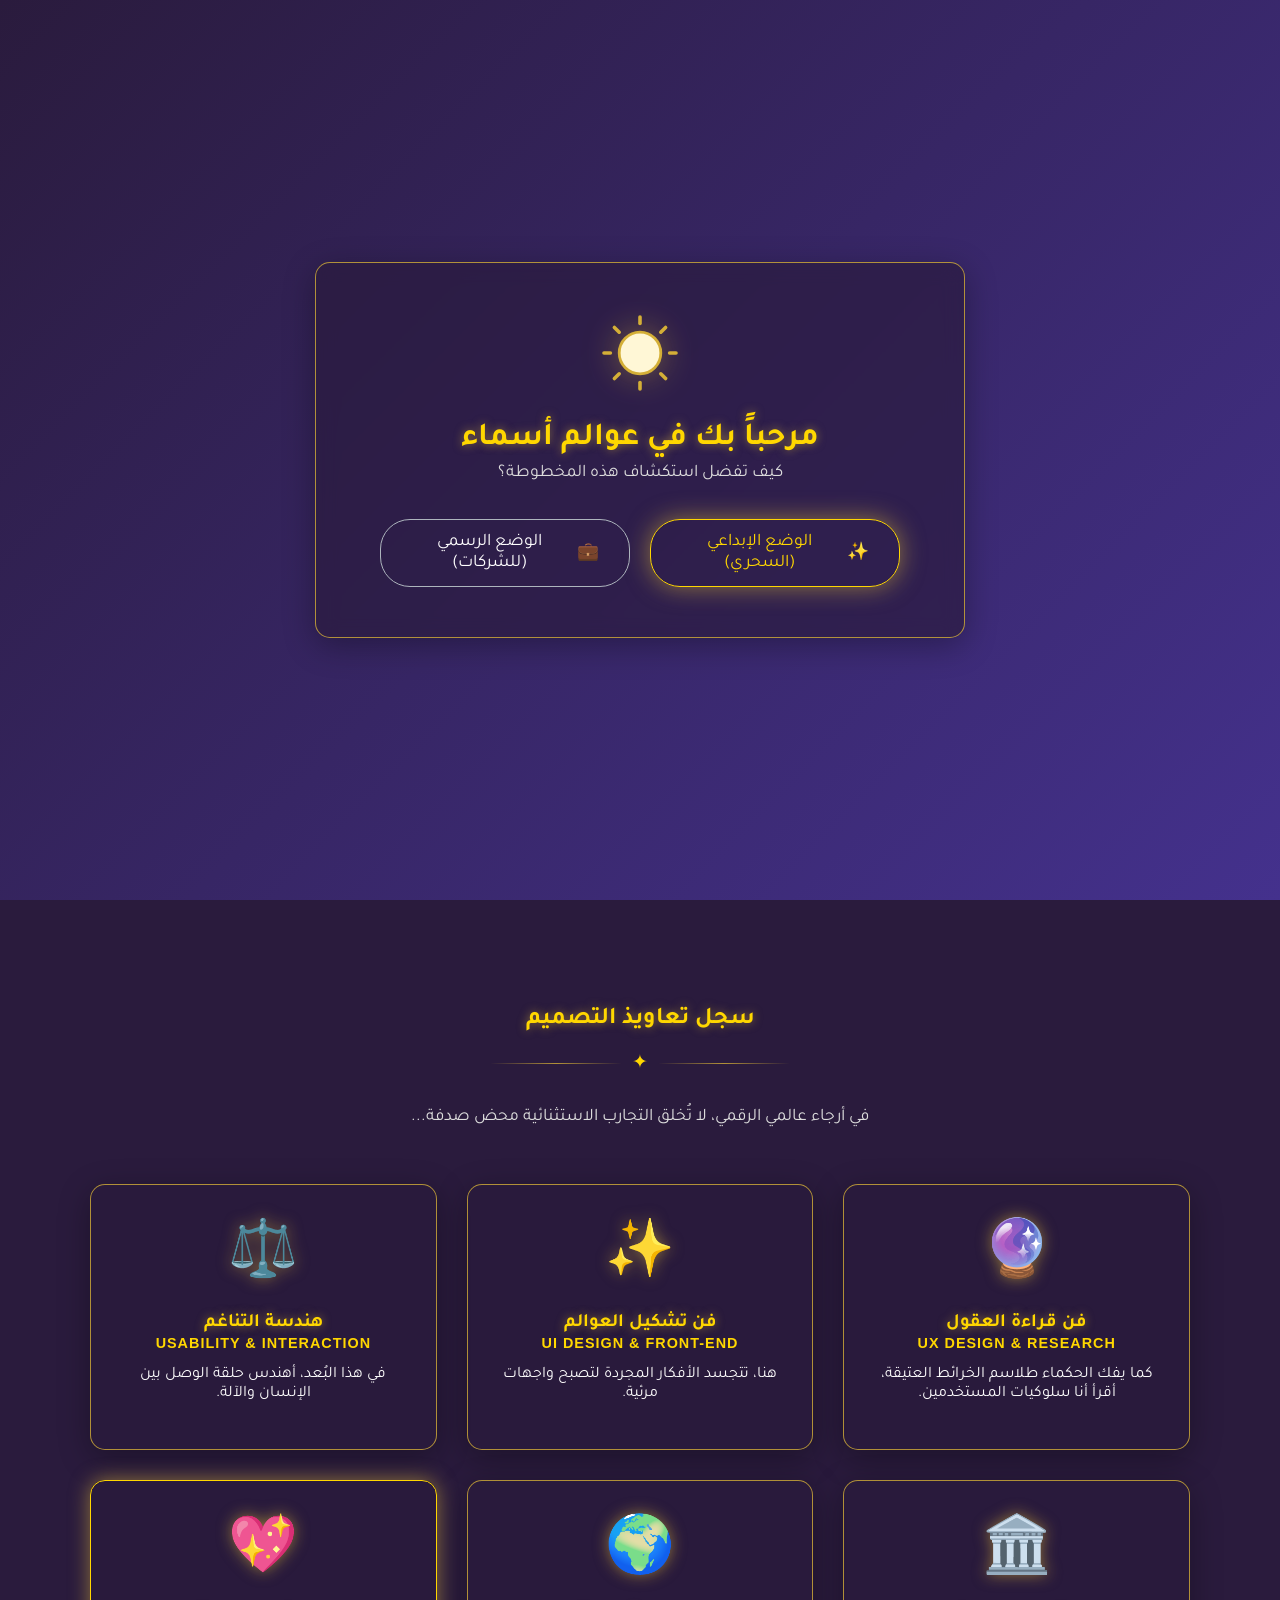
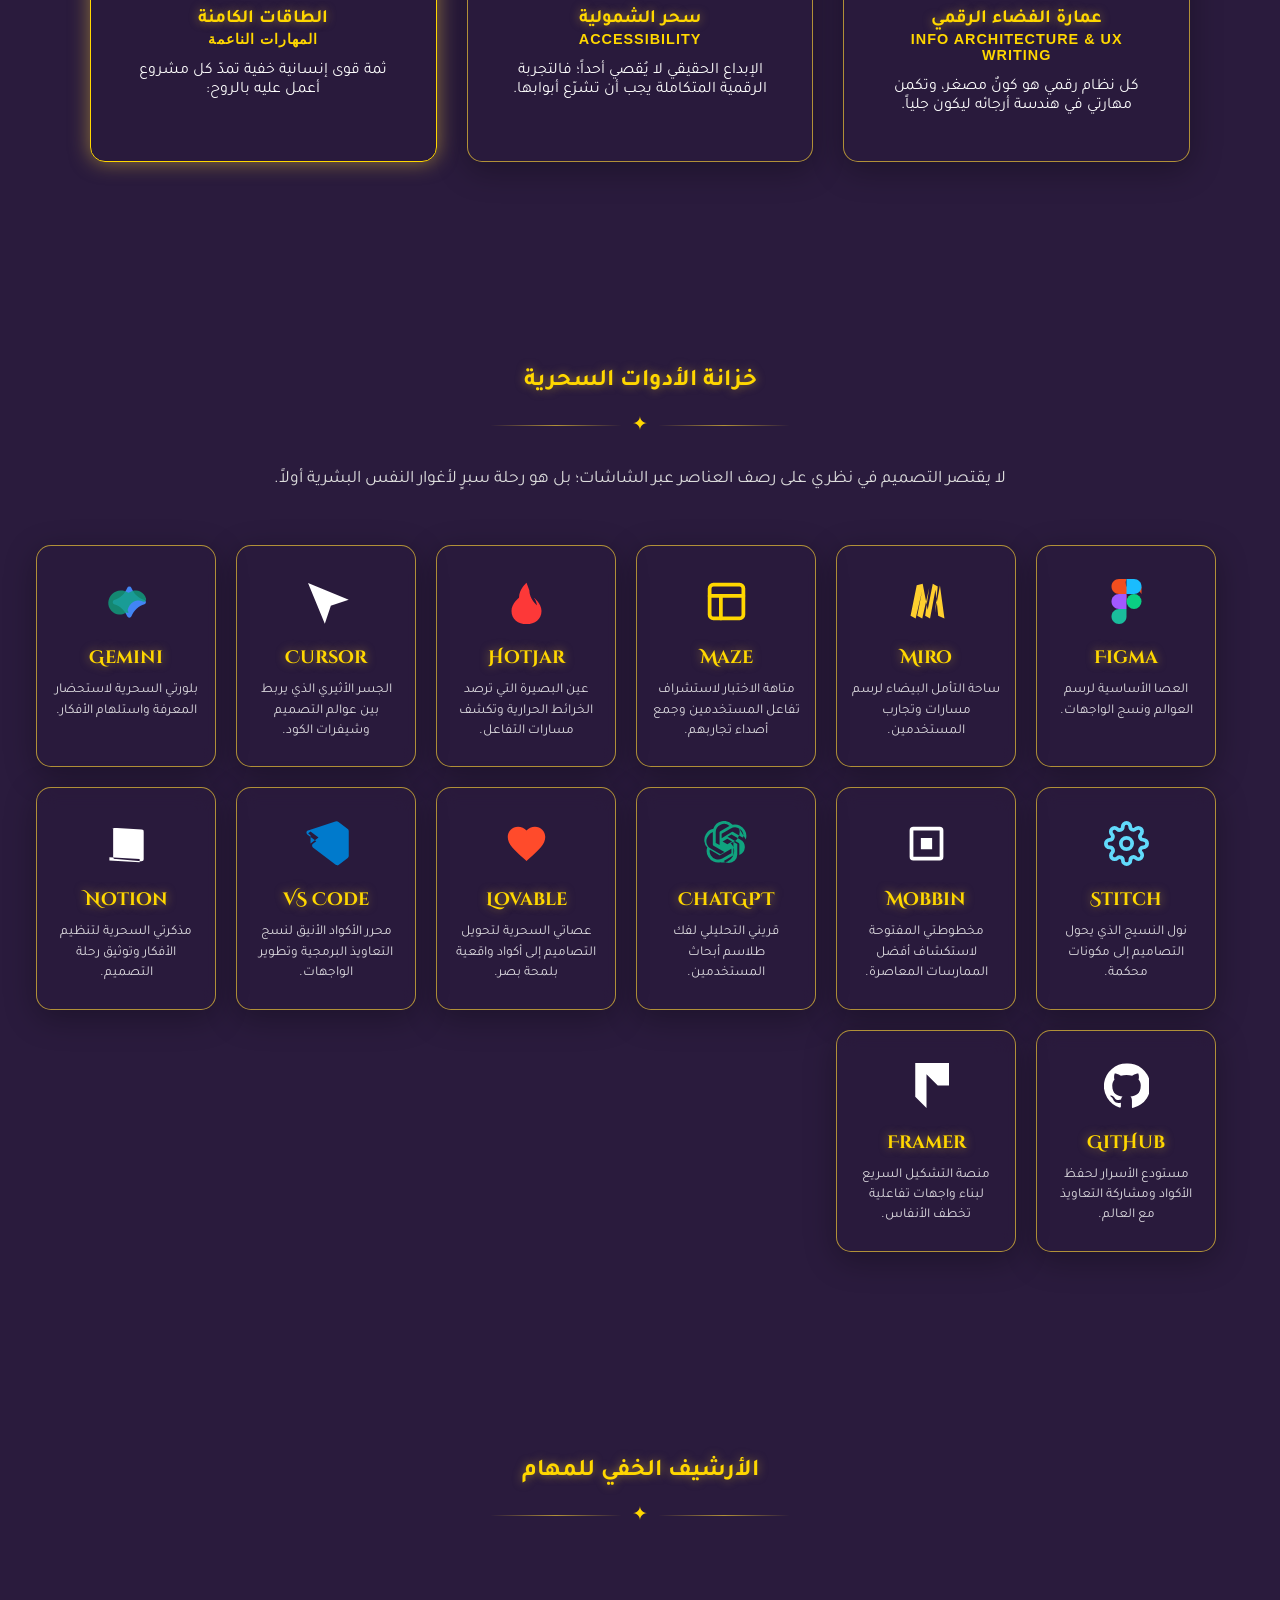
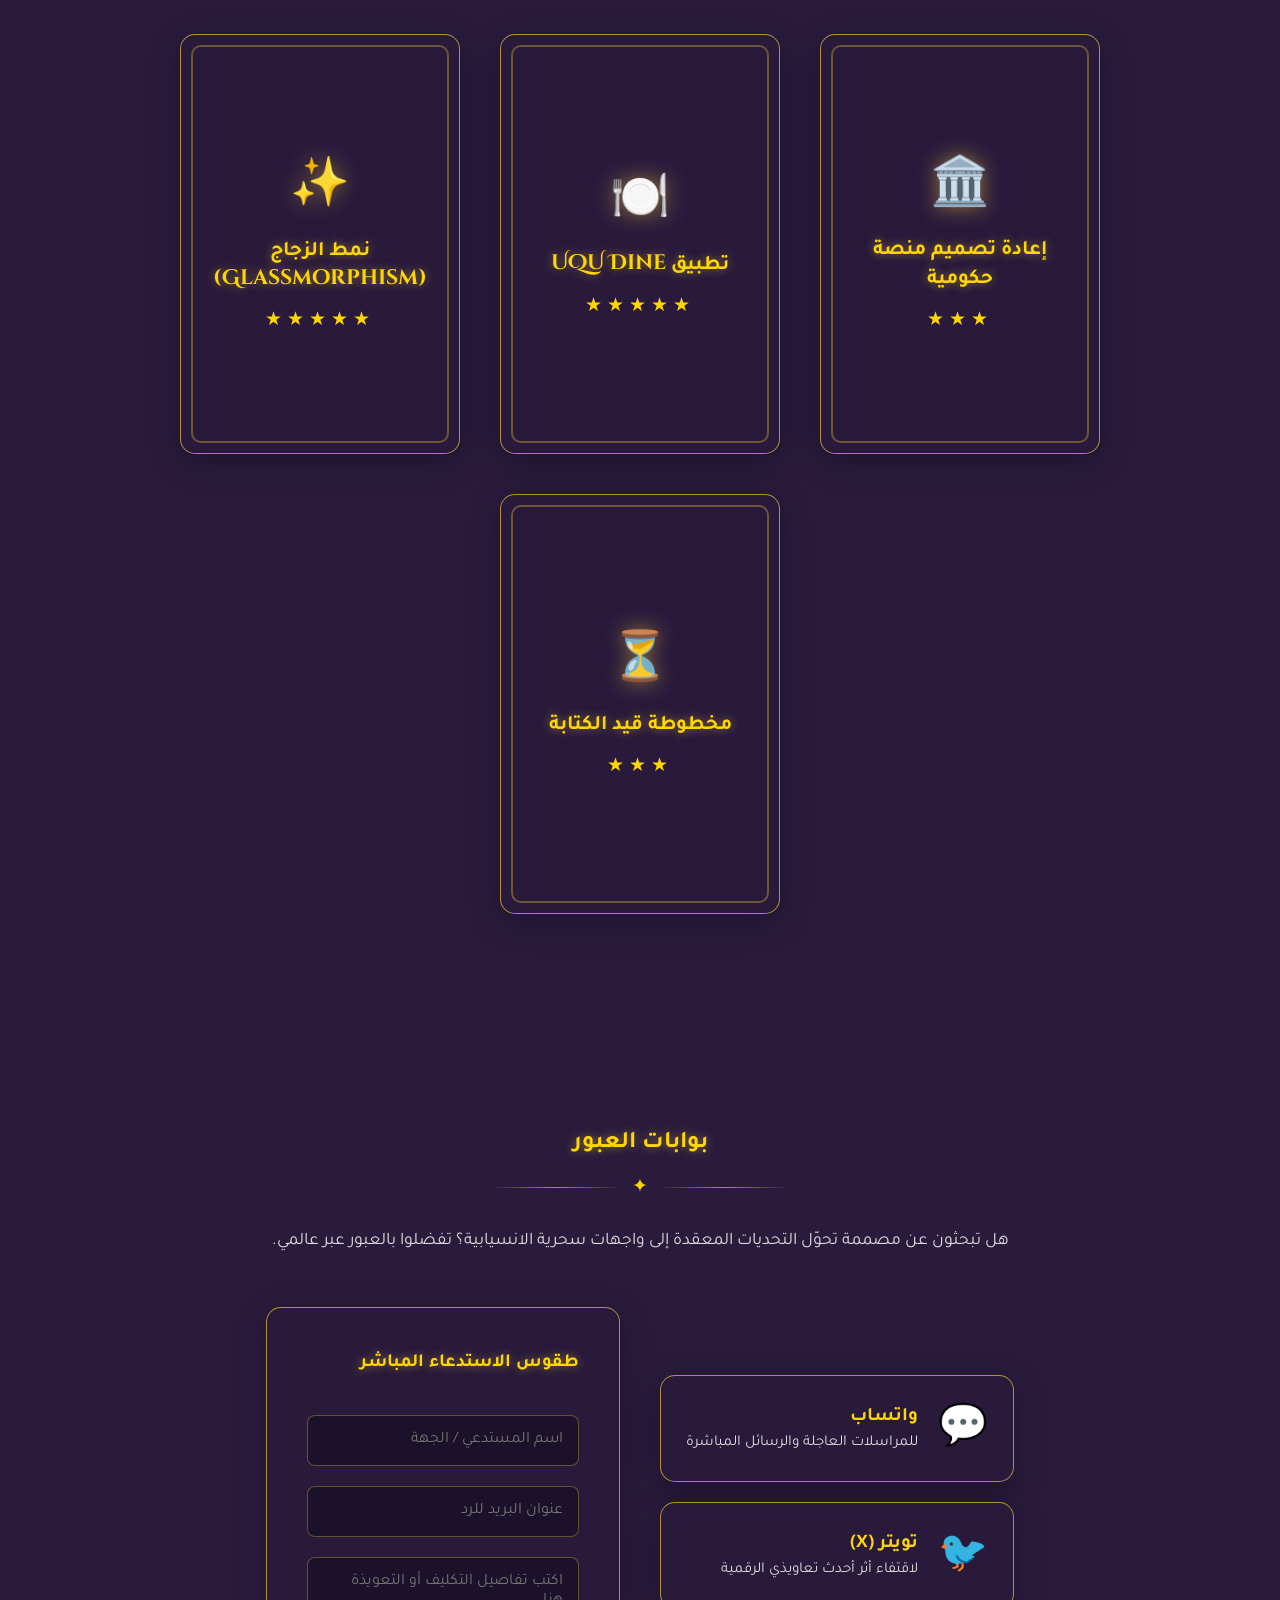
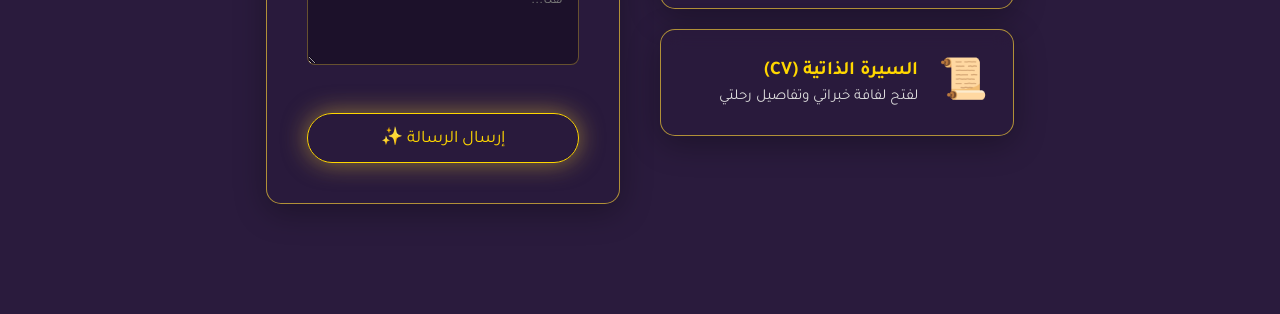
==== commit d6bcd639: "Add files via upload" ====
--- a/index.html
+++ b/index.html
@@ -27,7 +27,7 @@
                 </svg>
             </div>
             <h1 class="royal-title translate" data-ar="مرحباً بك في عوالم أسماء" data-en="Welcome to Asmaa's Realms">مرحباً بك في عوالم أسماء</h1>
-            <p class="section-intro translate" data-ar="كيف تفضل استكشاف هذا المعرض؟" data-en="How would you like to explore this portfolio?">كيف تفضل استكشاف هذا المعرض؟</p>
+            <p class="section-intro translate" data-ar="كيف تفضل استكشاف هذه المخطوطة؟" data-en="How would you like to explore this portfolio?">كيف تفضل استكشاف هذه المخطوطة؟</p>
             
             <div class="welcome-choices">
                 <button id="btn-creative-mode" class="magical-btn gold-glow">
@@ -95,7 +95,7 @@
                     <h1 class="royal-title translate" data-ar="المقدمة" data-en="The Prologue" data-pro-ar="نبذة عني" data-pro-en="About Me">المقدمة</h1>
                     <div class="divider"><span class="line"></span><span class="star">✦</span><span class="line"></span></div>
                     <div class="typewriter-container">
-                        <p id="prologue-text" class="story-text translate" data-ar="يُحكى أن مستكشفةً شغوفةً تُدعى أسماء، تقتفي أثر السحر الخفي بين الإنسان والتقنية، لتنسج من خيوط الأكواد والبيانات عوالم رقمية تنبض بالحياة." data-en="Tale tells of an avid explorer named Asmaa, who seeks the hidden magic between humans and technology, weaving code and data into living digital realms." data-pro-ar="أنا أسماء الكبكبي، مصممة وباحثة تجربة مستخدم (UX/UI) متخصصة في التفاعل البشري الحاسوبي (HCI). أعمل على تحويل المتطلبات المعقدة إلى واجهات رقمية سلسة تعزز من تجربة المستخدم وتحقق أهداف العمل." data-pro-en="I am Asmaa Alkabkabi, a UX/UI Designer and Researcher specializing in HCI. I transform complex requirements into seamless digital interfaces that enhance user experience and achieve business goals.">
+                        <p id="prologue-text" class="story-text translate" data-ar="يُحكى أن مستكشفةً شغوفةً تُدعى أسماء، تقتفي أثر السحر الخفي بين الإنسان والتقنية، لتنسج من خيوط الأكواد والبيانات عوالم رقمية تنبض بالحياة." data-en="Tale tells of an avid explorer named Asmaa, who seeks the hidden magic between humans and technology, weaving code and data into living digital realms." data-pro-ar="أنا أسماء، مصممة وباحثة تجربة مستخدم (UX/UI) متخصصة في التفاعل البشري الحاسوبي (HCI). أعمل على تحويل المتطلبات المعقدة إلى واجهات رقمية سلسة تعزز من تجربة المستخدم وتحقق أهداف العمل." data-pro-en="I am Asmaa, a UX/UI Designer and Researcher specializing in HCI. I transform complex requirements into seamless digital interfaces that enhance user experience and achieve business goals.">
                         </p>
                     </div>
                     <div style="display: flex; gap: 15px; justify-content: center; flex-wrap: wrap; margin-top: 30px;">
@@ -175,9 +175,10 @@
             </div>
             
             <div class="potions-grid">
-                <div class="potion-card glass-panel floating-card">
-                    <div class="potion-icon">
-                        <svg width="45" height="45" viewBox="0 0 38 57" xmlns="http://www.w3.org/2000/svg"><path d="M19 28.5A9.5 9.5 0 1 1 38 19v-9.5A9.5 9.5 0 0 1 19 0H9.5C4.25 0 0 4.25 0 9.5S4.25 19 9.5 19H19v9.5z" fill="#F24E1E"/><path d="M0 28.5C0 23.25 4.25 19 9.5 19H19v19H9.5C4.25 38 0 33.75 0 28.5z" fill="#A259FF"/><path d="M19 0h9.5C33.75 0 38 4.25 38 9.5S33.75 19 28.5 19H19V0z" fill="#1ABCFE"/><path d="M38 28.5A9.5 9.5 0 1 1 19 28.5A9.5 9.5 0 0 1 38 28.5z" fill="#0ACF83"/><path d="M19 38v9.5C19 52.75 14.75 57 9.5 57S0 52.75 0 47.5 4.25 38 9.5 38H19z" fill="#1ABC9C"/></svg>
+                
+                <div class="potion-card glass-panel floating-card">
+                    <div class="potion-icon">
+                        <svg width="45" height="45" viewBox="0 0 38 57" xmlns="http://www.w3.org/2000/svg" class="real-tool-icon"><path d="M19 28.5A9.5 9.5 0 1 1 38 19v-9.5A9.5 9.5 0 0 1 19 0H9.5C4.25 0 0 4.25 0 9.5S4.25 19 9.5 19H19v9.5z" fill="#F24E1E"/><path d="M0 28.5C0 23.25 4.25 19 9.5 19H19v19H9.5C4.25 38 0 33.75 0 28.5z" fill="#A259FF"/><path d="M19 0h9.5C33.75 0 38 4.25 38 9.5S33.75 19 28.5 19H19V0z" fill="#1ABCFE"/><path d="M38 28.5A9.5 9.5 0 1 1 19 28.5A9.5 9.5 0 0 1 38 28.5z" fill="#0ACF83"/><path d="M19 38v9.5C19 52.75 14.75 57 9.5 57S0 52.75 0 47.5 4.25 38 9.5 38H19z" fill="#1ABC9C"/></svg>
                     </div>
                     <h3 class="potion-name">Figma</h3>
                     <p class="potion-desc translate" data-ar="العصا الأساسية لرسم العوالم ونسج الواجهات." data-en="The primary wand for sketching realms and weaving interfaces." data-pro-ar="الأداة الأساسية لتصميم الواجهات والنماذج التفاعلية." data-pro-en="Primary tool for UI design and interactive prototyping.">العصا الأساسية لرسم العوالم ونسج الواجهات.</p>
@@ -185,7 +186,7 @@
                 
                 <div class="potion-card glass-panel floating-card">
                     <div class="potion-icon">
-                        <svg width="45" height="45" viewBox="0 0 24 24" xmlns="http://www.w3.org/2000/svg"><path d="M19.167 3.522L21.576 21l-3.328-1.425-1.472-13.805L13.89 21l-2.613-1.425 2.146-14.73-3.69 16.155-2.646-1.425L9.61 6.551 6.223 21 3.5 19.575 6.786 3.324l3.18-.802 2.659 13.916L15.341 2.5l2.675 1.554L16.48 18.06l2.687-14.538z" fill="#FFD02F"/></svg>
+                        <svg width="45" height="45" viewBox="0 0 24 24" xmlns="http://www.w3.org/2000/svg" class="real-tool-icon"><path d="M19.167 3.522L21.576 21l-3.328-1.425-1.472-13.805L13.89 21l-2.613-1.425 2.146-14.73-3.69 16.155-2.646-1.425L9.61 6.551 6.223 21 3.5 19.575 6.786 3.324l3.18-.802 2.659 13.916L15.341 2.5l2.675 1.554L16.48 18.06l2.687-14.538z" fill="#FFD02F"/></svg>
                     </div>
                     <h3 class="potion-name">Miro</h3>
                     <p class="potion-desc translate" data-ar="ساحة التأمل البيضاء لرسم مسارات وتجارب المستخدمين." data-en="The meditative canvas for mapping out user experiences and flows." data-pro-ar="مساحة عمل تعاونية لخرائط رحلة المستخدم والعصف الذهني." data-pro-en="Collaborative workspace for user journey maps and brainstorming.">ساحة التأمل البيضاء لرسم مسارات وتجارب المستخدمين.</p>
@@ -193,7 +194,7 @@
                 
                 <div class="potion-card glass-panel floating-card">
                     <div class="potion-icon">
-                        <svg viewBox="0 0 24 24" width="45" height="45" fill="none" stroke="#FFD700" stroke-width="2" stroke-linecap="round" stroke-linejoin="round"><rect x="3" y="3" width="18" height="18" rx="2" ry="2"></rect><line x1="3" y1="9" x2="21" y2="9"></line><line x1="9" y1="21" x2="9" y2="9"></line></svg>
+                        <svg width="45" height="45" viewBox="0 0 24 24" fill="none" stroke="#FFD700" stroke-width="2" stroke-linecap="round" stroke-linejoin="round" class="real-tool-icon"><rect x="3" y="3" width="18" height="18" rx="2" ry="2"></rect><line x1="3" y1="9" x2="21" y2="9"></line><line x1="9" y1="21" x2="9" y2="9"></line></svg>
                     </div>
                     <h3 class="potion-name">Maze</h3>
                     <p class="potion-desc translate" data-ar="متاهة الاختبار لاستشراف تفاعل المستخدمين وجمع أصداء تجاربهم." data-en="The testing labyrinth to observe user interactions and gather echoes of their experience." data-pro-ar="منصة لإجراء اختبارات قابلية الاستخدام وتحليل الأداء." data-pro-en="Platform for conducting usability tests and performance analysis.">متاهة الاختبار لاستشراف تفاعل المستخدمين وجمع أصداء تجاربهم.</p>
@@ -201,7 +202,7 @@
                 
                 <div class="potion-card glass-panel floating-card">
                     <div class="potion-icon">
-                        <svg width="45" height="45" viewBox="0 0 24 24" xmlns="http://www.w3.org/2000/svg"><path d="M12.016 0C5.39 0 0 5.39 0 12.015c0 6.626 5.39 12.016 12.016 12.016 6.626 0 12.015-5.39 12.015-12.016C24.031 5.39 18.642 0 12.016 0zm-1.89 19.349v-4.103H8.384v-2.316h4.593v-1.637H7.432c-1.341 0-2.072-.821-2.072-2.12v-5.26h2.464v4.542h1.741v-4.54h2.56v4.542h1.71v-4.54h2.56v4.542h1.691V3.912h2.58v5.597c0 1.242-.71 2.052-1.921 2.12v1.637h5.05v2.316h-5.05v4.102c0 1.34-.841 2.15-2.182 2.15H12.21c-1.282-.01-2.083-.8-2.083-2.15l-.001-4.329z" fill="#FD3838"/></svg>
+                        <svg width="45" height="45" viewBox="0 0 24 24" xmlns="http://www.w3.org/2000/svg" class="real-tool-icon"><path d="M12 2c0 0-4 3.5-4 8 0 2.5 1.5 4 1.5 4S8 12 8 10c0 0-4 3-4 7 0 4.5 3.5 7 8 7s8-2.5 8-7c0-4-4-7-4-7s1.5 2 1.5 4c0 0-4-3.5-4-8z" fill="#FD3838"/></svg>
                     </div>
                     <h3 class="potion-name">Hotjar</h3>
                     <p class="potion-desc translate" data-ar="عين البصيرة التي ترصد الخرائط الحرارية وتكشف مسارات التفاعل." data-en="The all-seeing eye that tracks heatmaps and reveals interaction trails." data-pro-ar="تحليل الخرائط الحرارية وتسجيل سلوك الزوار الفعلي." data-pro-en="Heatmap analysis and recording actual visitor behavior.">عين البصيرة التي ترصد الخرائط الحرارية وتكشف مسارات التفاعل.</p>
@@ -209,7 +210,7 @@
                 
                 <div class="potion-card glass-panel floating-card">
                     <div class="potion-icon">
-                        <svg viewBox="0 0 24 24" width="45" height="45" fill="none" stroke="#fff" stroke-width="2" stroke-linecap="round" stroke-linejoin="round" class="real-tool-icon invert-light-mode"><path d="M4 4l7.07 17 2.51-7.39L20.5 11z"/></svg>
+                        <svg width="45" height="45" viewBox="0 0 24 24" fill="none" stroke="#fff" stroke-width="2" class="real-tool-icon invert-light-mode"><path d="M4 4l7 17 2.5-7.5L21 11z"/></svg>
                     </div>
                     <h3 class="potion-name">Cursor</h3>
                     <p class="potion-desc translate" data-ar="الجسر الأثيري الذي يربط بين عوالم التصميم وشيفرات الكود." data-en="The ethereal bridge connecting the realms of design and code scripts." data-pro-ar="محرر أكواد متقدم مدعوم بالذكاء الاصطناعي." data-pro-en="Advanced AI-powered code editor.">الجسر الأثيري الذي يربط بين عوالم التصميم وشيفرات الكود.</p>
@@ -217,7 +218,7 @@
                 
                 <div class="potion-card glass-panel floating-card">
                     <div class="potion-icon">
-                        <svg width="45" height="45" viewBox="0 0 24 24" xmlns="http://www.w3.org/2000/svg"><path d="M21.573 11.233c-3.14-.992-5.71-3.327-6.938-6.438a1.2 1.2 0 0 0-2.26 0c-1.229 3.111-3.797 5.446-6.938 6.438a1.2 1.2 0 0 0 0 2.253c3.14.991 5.71 3.327 6.938 6.438a1.2 1.2 0 0 0 2.26 0c1.229-3.11 3.798-5.446 6.938-6.438a1.2 1.2 0 0 0 0-2.253z" fill="#4285F4"/><path d="M12.637 18.077a1.2 1.2 0 0 0-1.274 0c-1.026.657-2.148.966-3.314.908-1.572-.078-3.048-.79-4.148-2.002C2.7 15.659 2.174 14.07 2.288 12.443c.12-1.688.854-3.262 2.062-4.423a6.52 6.52 0 0 1 4.542-1.895c1.242-.047 2.457.28 3.567.962a1.2 1.2 0 0 0 1.274 0c1.026-.657 2.148-.966 3.314-.908 1.572.078 3.048.79 4.148 2.002.585.642.997 1.405 1.225 2.215.101.357.065.733-.102 1.066a1.2 1.2 0 0 1-1.64.492c-.895-.445-1.92-.612-2.924-.46-1.597.241-3.033 1.134-4.04 2.51-.54.737-.905 1.57-1.076 2.448a1.2 1.2 0 0 0 .548 1.218z" fill="#10A37F" opacity="0.8"/></svg>
+                        <svg width="45" height="45" viewBox="0 0 24 24" xmlns="http://www.w3.org/2000/svg" class="real-tool-icon"><path d="M21.573 11.233c-3.14-.992-5.71-3.327-6.938-6.438a1.2 1.2 0 0 0-2.26 0c-1.229 3.111-3.797 5.446-6.938 6.438a1.2 1.2 0 0 0 0 2.253c3.14.991 5.71 3.327 6.938 6.438a1.2 1.2 0 0 0 2.26 0c1.229-3.11 3.798-5.446 6.938-6.438a1.2 1.2 0 0 0 0-2.253z" fill="#4285F4"/><path d="M12.637 18.077a1.2 1.2 0 0 0-1.274 0c-1.026.657-2.148.966-3.314.908-1.572-.078-3.048-.79-4.148-2.002C2.7 15.659 2.174 14.07 2.288 12.443c.12-1.688.854-3.262 2.062-4.423a6.52 6.52 0 0 1 4.542-1.895c1.242-.047 2.457.28 3.567.962a1.2 1.2 0 0 0 1.274 0c1.026-.657 2.148-.966 3.314-.908 1.572.078 3.048.79 4.148 2.002.585.642.997 1.405 1.225 2.215.101.357.065.733-.102 1.066a1.2 1.2 0 0 1-1.64.492c-.895-.445-1.92-.612-2.924-.46-1.597.241-3.033 1.134-4.04 2.51-.54.737-.905 1.57-1.076 2.448a1.2 1.2 0 0 0 .548 1.218z" fill="#10A37F" opacity="0.8"/></svg>
                     </div>
                     <h3 class="potion-name">Gemini</h3>
                     <p class="potion-desc translate" data-ar="بلورتي السحرية لاستحضار المعرفة واستلهام الأفكار." data-en="My mystical crystal ball for summoning knowledge and inspiring ideas." data-pro-ar="أداة ذكاء اصطناعي للتحليل والمساعدة في الأبحاث." data-pro-en="AI tool for analysis and research assistance.">بلورتي السحرية لاستحضار المعرفة واستلهام الأفكار.</p>
@@ -225,7 +226,7 @@
                 
                 <div class="potion-card glass-panel floating-card">
                     <div class="potion-icon">
-                        <svg viewBox="0 0 24 24" width="45" height="45" fill="none" stroke="#61DAFB" stroke-width="2" stroke-linecap="round" stroke-linejoin="round"><circle cx="12" cy="12" r="3"></circle><path d="M19.4 15a1.65 1.65 0 0 0 .33 1.82l.06.06a2 2 0 0 1 0 2.83 2 2 0 0 1-2.83 0l-.06-.06a1.65 1.65 0 0 0-1.82-.33 1.65 1.65 0 0 0-1 1.51V21a2 2 0 0 1-2 2 2 2 0 0 1-2-2v-.09A1.65 1.65 0 0 0 9 19.4a1.65 1.65 0 0 0-1.82.33l-.06.06a2 2 0 0 1-2.83 0 2 2 0 0 1 0-2.83l.06-.06a1.65 1.65 0 0 0 .33-1.82 1.65 1.65 0 0 0-1.51-1H3a2 2 0 0 1-2-2 2 2 0 0 1 2-2h.09A1.65 1.65 0 0 0 4.6 9a1.65 1.65 0 0 0-.33-1.82l-.06-.06a2 2 0 0 1 0-2.83 2 2 0 0 1 2.83 0l.06.06a1.65 1.65 0 0 0 1.82.33H9a1.65 1.65 0 0 0 1-1.51V3a2 2 0 0 1 2-2 2 2 0 0 1 2 2v.09a1.65 1.65 0 0 0 1 1.51 1.65 1.65 0 0 0 1.82-.33l.06-.06a2 2 0 0 1 2.83 0 2 2 0 0 1 0 2.83l-.06.06a1.65 1.65 0 0 0-.33 1.82V9a1.65 1.65 0 0 0 1.51 1H21a2 2 0 0 1 2 2 2 2 0 0 1-2 2h-.09a1.65 1.65 0 0 0-1.51 1z"></path></svg>
+                        <svg width="45" height="45" viewBox="0 0 24 24" fill="none" stroke="#61DAFB" stroke-width="2" stroke-linecap="round" stroke-linejoin="round" class="real-tool-icon"><circle cx="12" cy="12" r="3"></circle><path d="M19.4 15a1.65 1.65 0 0 0 .33 1.82l.06.06a2 2 0 0 1 0 2.83 2 2 0 0 1-2.83 0l-.06-.06a1.65 1.65 0 0 0-1.82-.33 1.65 1.65 0 0 0-1 1.51V21a2 2 0 0 1-2 2 2 2 0 0 1-2-2v-.09A1.65 1.65 0 0 0 9 19.4a1.65 1.65 0 0 0-1.82.33l-.06.06a2 2 0 0 1-2.83 0 2 2 0 0 1 0-2.83l.06-.06a1.65 1.65 0 0 0 .33-1.82 1.65 1.65 0 0 0-1.51-1H3a2 2 0 0 1-2-2 2 2 0 0 1 2-2h.09A1.65 1.65 0 0 0 4.6 9a1.65 1.65 0 0 0-.33-1.82l-.06-.06a2 2 0 0 1 0-2.83 2 2 0 0 1 2.83 0l.06.06a1.65 1.65 0 0 0 1.82.33H9a1.65 1.65 0 0 0 1-1.51V3a2 2 0 0 1 2-2 2 2 0 0 1 2 2v.09a1.65 1.65 0 0 0 1 1.51 1.65 1.65 0 0 0 1.82-.33l.06-.06a2 2 0 0 1 2.83 0 2 2 0 0 1 0 2.83l-.06.06a1.65 1.65 0 0 0-.33 1.82V9a1.65 1.65 0 0 0 1.51 1H21a2 2 0 0 1 2 2 2 2 0 0 1-2 2h-.09a1.65 1.65 0 0 0-1.51 1z"></path></svg>
                     </div>
                     <h3 class="potion-name">Stitch</h3>
                     <p class="potion-desc translate" data-ar="نول النسيج الذي يحول التصاميم إلى مكونات محكمة." data-en="The loom that weaves designs into structured, magical components." data-pro-ar="أداة مساعدة في بناء وهيكلة مكونات التصميم." data-pro-en="Utility for building and structuring design components.">نول النسيج الذي يحول التصاميم إلى مكونات محكمة.</p>
@@ -233,7 +234,7 @@
                 
                 <div class="potion-card glass-panel floating-card">
                     <div class="potion-icon">
-                        <svg viewBox="0 0 24 24" width="45" height="45" fill="currentColor" class="real-tool-icon invert-light-mode" style="color: #fff;"><path d="M5.5 3.5h13a2 2 0 0 1 2 2v13a2 2 0 0 1-2 2h-13a2 2 0 0 1-2-2v-13a2 2 0 0 1 2-2zm0 2v13h13v-13h-13zm4.5 3h4v7h-4v-7z"/></svg>
+                        <svg width="45" height="45" viewBox="0 0 24 24" fill="#fff" class="real-tool-icon invert-light-mode"><path d="M5 3h14a2 2 0 012 2v14a2 2 0 01-2 2H5a2 2 0 01-2-2V5a2 2 0 012-2zm0 2v14h14V5H5zm4 4h6v6H9V9z"/></svg>
                     </div>
                     <h3 class="potion-name">Mobbin</h3>
                     <p class="potion-desc translate" data-ar="مخطوطتي المفتوحة لاستكشاف أفضل الممارسات المعاصرة." data-en="An ever-open grimoire for exploring modern best practices." data-pro-ar="مكتبة مرجعية لتحليل أنماط واجهات وتطبيقات المنافسين." data-pro-en="Reference library for analyzing UI patterns of competitors.">مخطوطتي المفتوحة لاستكشاف أفضل الممارسات المعاصرة.</p>
@@ -241,7 +242,7 @@
                 
                 <div class="potion-card glass-panel floating-card">
                     <div class="potion-icon">
-                        <svg width="45" height="45" viewBox="0 0 24 24" xmlns="http://www.w3.org/2000/svg" fill="#10A37F"><path d="M22.2819 9.8211a5.9847 5.9847 0 0 0-.5157-4.9108 6.0462 6.0462 0 0 0-6.5098-2.9A6.0651 6.0651 0 0 0 4.9807 4.1818a5.9847 5.9847 0 0 0-3.9977 2.9 6.0462 6.0462 0 0 0 .7427 7.0966 5.98 5.98 0 0 0 .511 4.9107 6.051 6.051 0 0 0 6.5146 2.9001A5.9847 5.9847 0 0 0 13.2599 24a6.0557 6.0557 0 0 0 5.7718-4.2058 5.9894 5.9894 0 0 0 3.9977-2.9001 6.0557 6.0557 0 0 0-.7475-7.073zm-9.022 12.6081a4.4755 4.4755 0 0 1-2.8764-1.0408l.1419-.0804 4.7783-2.7582a.7948.7948 0 0 0 .3927-.6813v-6.7369l2.02 1.1686a.071.071 0 0 1 .038.052v5.5826a4.504 4.504 0 0 1-4.4945 4.4944zm-9.6607-4.1254a4.4708 4.4708 0 0 1-.5346-3.0137l.142.0852 4.783 2.7582a.7712.7712 0 0 0 .7806 0l5.8428-3.3685v2.3324a.0804.0804 0 0 1-.0332.0615L9.74 19.9502a4.4992 4.4992 0 0 1-6.1422-1.6464zM2.3408 7.8956a4.485 4.485 0 0 1 2.3655-1.9728V11.6a.7664.7664 0 0 0 .3879.6765l5.8144 3.3543-2.0201 1.1685a.0757.0757 0 0 1-.071 0l-4.8303-2.7865A4.504 4.504 0 0 1 2.3408 7.8956zm16.0993 3.8558L12.597 8.3829 14.6171 7.2144a.0757.0757 0 0 1 .071 0l4.8303 2.7913a4.4944 4.4944 0 0 1-.6765 8.1042v-5.6772a.79.79 0 0 0-.3927-.6813zm2.0107-3.0231l-.142-.0852-4.7735-2.7818a.7759.7759 0 0 0-.7854 0L9.409 9.2297V6.8974a.0662.0662 0 0 1 .0284-.0615l4.8303-2.7866a4.4992 4.4992 0 0 1 6.6802 4.66zM8.3065 12.863l-2.02-1.1638a.0804.0804 0 0 1-.038-.0567V6.0742a4.4992 4.4992 0 0 1 7.3757-3.453l-.142.0805L8.704 5.459a.7948.7948 0 0 0-.3927.6813v6.7227zM12.4542 12.454l-2.5284-1.464 2.5284-1.464 2.5284 1.464-2.5284 1.464z"/></svg>
+                        <svg width="45" height="45" viewBox="0 0 24 24" fill="#10A37F" class="real-tool-icon"><path d="M22.28 9.82a6 6 0 00-.52-4.91 6.05 6.05 0 00-6.51-2.9A6.06 6.06 0 004.98 4.18a6 6 0 00-4 2.9 6.05 6.05 0 00.74 7.1 6 6 0 00.52 4.9 6.05 6.05 0 006.51 2.9 6.05 6.05 0 005.47-10.27 6 6 0 004-2.9 6.05 6.05 0 00-.74-7.07zm-9.02 12.6a4.48 4.48 0 01-2.88-1.04l.14-.08 4.78-2.76a.79.79 0 00.39-.68v-6.74l2.02 1.17c.02.01.04.03.04.05v5.58a4.5 4.5 0 01-4.5 4.5zm-9.66-4.13a4.47 4.47 0 01-.53-3l.14.09 4.78 2.76c.24.13.54.13.78 0l5.84-3.37v2.33a.08.08 0 01-.03.06L9.74 19.95a4.5 4.5 0 01-6.14-1.65zM2.34 7.9a4.49 4.49 0 012.37-1.97v6.62c0 .28.15.54.39.68l5.81 3.35-2.02 1.17s-.05 0-.07 0l-4.83-2.79A4.5 4.5 0 012.34 7.9zm16.1 3.86L12.6 8.38 14.62 7.2s.05 0 .07 0l4.83 2.79a4.49 4.49 0 01-.68 8.1v-5.68a.79.79 0 00-.39-.68zm2.01-3.02l-.14-.09-4.77-2.78a.78.78 0 00-.79 0L9.41 9.23V6.9c0-.02.01-.04.03-.06l4.83-2.79a4.5 4.5 0 016.68 4.66zM8.31 12.86L6.29 11.7a.08.08 0 01-.04-.06V6.07a4.5 4.5 0 017.38-3.45l-.14.08L8.7 5.46a.79.79 0 00-.39.68v6.72zm4.14-.41l-2.53-1.46 2.53-1.46 2.53 1.46-2.53 1.46z"/></svg>
                     </div>
                     <h3 class="potion-name">ChatGPT</h3>
                     <p class="potion-desc translate" data-ar="قريني التحليلي لفك طلاسم أبحاث المستخدمين." data-en="My analytical familiar for decoding user research." data-pro-ar="مساعد ذكي لتبسيط العمليات وصياغة المحتوى." data-pro-en="Smart assistant for streamlining processes and copywriting.">قريني التحليلي لفك طلاسم أبحاث المستخدمين.</p>
@@ -249,7 +250,7 @@
                 
                 <div class="potion-card glass-panel floating-card">
                     <div class="potion-icon">
-                        <svg viewBox="0 0 24 24" width="45" height="45" fill="#ff4b2b"><path d="M12 21.35l-1.45-1.32C5.4 15.36 2 12.28 2 8.5 2 5.42 4.42 3 7.5 3c1.74 0 3.41.81 4.5 2.09C13.09 3.81 14.76 3 16.5 3 19.58 3 22 5.42 22 8.5c0 3.78-3.4 6.86-8.55 11.54L12 21.35z"/></svg>
+                        <svg width="45" height="45" viewBox="0 0 24 24" fill="#ff4b2b" class="real-tool-icon"><path d="M12 21.35l-1.45-1.32C5.4 15.36 2 12.28 2 8.5 2 5.42 4.42 3 7.5 3c1.74 0 3.41.81 4.5 2.09C13.09 3.81 14.76 3 16.5 3 19.58 3 22 5.42 22 8.5c0 3.78-3.4 6.86-8.55 11.54L12 21.35z"/></svg>
                     </div>
                     <h3 class="potion-name">Lovable</h3>
                     <p class="potion-desc translate" data-ar="عصاتي السحرية لتحويل التصاميم إلى أكواد واقعية بلمحة بصر." data-en="My magic wand for turning designs into real code in the blink of an eye." data-pro-ar="منصة لتحويل التصاميم إلى بيئة تطويرية بسرعة." data-pro-en="Platform to quickly turn designs into development environments.">عصاتي السحرية لتحويل التصاميم إلى أكواد واقعية بلمحة بصر.</p>
@@ -257,7 +258,7 @@
                 
                 <div class="potion-card glass-panel floating-card">
                     <div class="potion-icon">
-                        <svg width="45" height="45" viewBox="0 0 24 24" xmlns="http://www.w3.org/2000/svg"><path d="M17.671 23.498a1.597 1.597 0 0 1-.954-.316L4.761 14.076a1.233 1.233 0 0 1 0-1.921l1.79-1.354L1.761 7.158a1.233 1.233 0 0 1 0-1.921L16.717.316a1.596 1.596 0 0 1 1.704.148L23.33 4.29a1.235 1.235 0 0 1 .536 1.002v13.416a1.235 1.235 0 0 1-.536 1.002l-4.908 3.826a1.59 1.59 0 0 1-.751.192v-.23zM3.486 11.96l4.249-3.211L3.486 5.539l-1.077.815a.252.252 0 0 0 0 .393l1.077.815z" fill="#007ACC"/></svg>
+                        <svg width="45" height="45" viewBox="0 0 24 24" xmlns="http://www.w3.org/2000/svg" class="real-tool-icon"><path d="M17.67 23.5a1.6 1.6 0 01-.95-.32L4.76 14.08a1.23 1.23 0 010-1.92l1.79-1.35L1.76 7.16a1.23 1.23 0 010-1.92L16.72.32a1.6 1.6 0 011.7.15L23.33 4.29c.32.25.54.62.54 1v13.42c0 .38-.22.75-.54 1l-4.91 3.82a1.6 1.6 0 01-.75.19zm-14.18-11.5l4.25-3.2-4.25-3.21-1.08.81c-.13.1-.13.29 0 .4l1.08.82z" fill="#007ACC"/></svg>
                     </div>
                     <h3 class="potion-name">VS Code</h3>
                     <p class="potion-desc translate" data-ar="محرر الأكواد الأنيق لنسج التعاويذ البرمجية وتطوير الواجهات." data-en="The elegant code editor for weaving programming spells and developing interfaces." data-pro-ar="محرر نصوص برمجية لفهم وهيكلة لغات الويب الأساسية." data-pro-en="Code editor for understanding and structuring basic web languages.">محرر الأكواد الأنيق لنسج التعاويذ البرمجية وتطوير الواجهات.</p>
@@ -265,7 +266,7 @@
                 
                 <div class="potion-card glass-panel floating-card">
                     <div class="potion-icon">
-                        <svg width="45" height="45" viewBox="0 0 24 24" xmlns="http://www.w3.org/2000/svg" class="real-tool-icon invert-light-mode" style="fill: #fff;"><path d="M4.459 4.208c.746-.606 1.026-.56 2.428-.466l13.215.794c.84.047 1.073.326 1.073 1.306v14.496c0 .886-.42 1.119-1.26 1.119L6.508 20.33c-1.353-.047-1.633-.373-1.633-1.166V4.208zM2.873 21.03l16.14.98v-1.727L2.873 19.35v1.68z"/></svg>
+                        <svg width="45" height="45" viewBox="0 0 24 24" xmlns="http://www.w3.org/2000/svg" fill="#fff" class="real-tool-icon invert-light-mode"><path d="M4.46 4.2c.75-.6 1.03-.56 2.43-.46l13.21.79c.84.05 1.07.33 1.07 1.3v14.5c0 .89-.42 1.12-1.26 1.12L6.51 20.33c-1.35-.05-1.63-.37-1.63-1.16V4.2zm-1.59 16.83l16.14.98v-1.73L2.87 19.35v1.68z"/></svg>
                     </div>
                     <h3 class="potion-name">Notion</h3>
                     <p class="potion-desc translate" data-ar="مذكرتي السحرية لتنظيم الأفكار وتوثيق رحلة التصميم." data-en="My magical diary for organizing thoughts and documenting the design journey." data-pro-ar="منصة متكاملة لتوثيق المشاريع وإدارة المهام." data-pro-en="Integrated platform for project documentation and task management.">مذكرتي السحرية لتنظيم الأفكار وتوثيق رحلة التصميم.</p>
@@ -273,7 +274,7 @@
                 
                 <div class="potion-card glass-panel floating-card">
                     <div class="potion-icon">
-                        <svg width="45" height="45" viewBox="0 0 24 24" xmlns="http://www.w3.org/2000/svg" class="real-tool-icon invert-light-mode" style="fill: #fff;"><path d="M12 .297c-6.63 0-12 5.373-12 12 0 5.303 3.438 9.8 8.205 11.385.6.113.82-.258.82-.577 0-.285-.01-1.04-.015-2.04-3.338.724-4.042-1.61-4.042-1.61C4.422 18.07 3.633 17.7 3.633 17.7c-1.087-.744.084-.729.084-.729 1.205.084 1.838 1.236 1.838 1.236 1.07 1.835 2.809 1.305 3.495.998.108-.776.417-1.305.76-1.605-2.665-.3-5.466-1.332-5.466-5.93 0-1.31.465-2.38 1.235-3.22-.135-.303-.54-1.523.105-3.176 0 0 1.005-.322 3.3 1.23.96-.267 1.98-.399 3-.405 1.02.006 2.04.138 3 .405 2.28-1.552 3.285-1.23 3.285-1.23.645 1.653.24 2.873.12 3.176.765.84 1.23 1.91 1.23 3.22 0 4.61-2.805 5.625-5.475 5.92.42.36.81 1.096.81 2.22 0 1.606-.015 2.896-.015 3.286 0 .315.21.69.825.57C20.565 22.092 24 17.592 24 12.297c0-6.627-5.373-12-12-12"/></svg>
+                        <svg width="45" height="45" viewBox="0 0 24 24" xmlns="http://www.w3.org/2000/svg" fill="#fff" class="real-tool-icon invert-light-mode"><path d="M12 .3a12 12 0 00-3.8 23.4c.6.1.8-.2.8-.5v-2c-3.3.7-4-1.6-4-1.6-.5-1.3-1.3-1.6-1.3-1.6-1-.7.1-.7.1-.7 1.2.1 1.8 1.2 1.8 1.2 1 1.8 2.8 1.3 3.5 1 .1-.8.4-1.3.8-1.6-2.7-.3-5.5-1.3-5.5-5.9 0-1.3.5-2.4 1.2-3.2-.1-.3-.5-1.5.1-3.2 0 0 1-.3 3.3 1.2a11.5 11.5 0 016 0c2.3-1.5 3.3-1.2 3.3-1.2.6 1.7.2 2.9.1 3.2.8.8 1.2 1.9 1.2 3.2 0 4.6-2.8 5.6-5.5 5.9.4.3.8 1 .8 2.2v3.3c0 .3.2.7.8.5A12 12 0 0012 .3z"/></svg>
                     </div>
                     <h3 class="potion-name">GitHub</h3>
                     <p class="potion-desc translate" data-ar="مستودع الأسرار لحفظ الأكواد ومشاركة التعاويذ مع العالم." data-en="The repository of secrets for saving code and sharing spells with the world." data-pro-ar="نظام إدارة الإصدارات والتعاون البرمجي." data-pro-en="Version control and software collaboration system.">مستودع الأسرار لحفظ الأكواد ومشاركة التعاويذ مع العالم.</p>
@@ -281,7 +282,7 @@
                 
                 <div class="potion-card glass-panel floating-card">
                     <div class="potion-icon">
-                        <svg width="45" height="45" viewBox="0 0 24 24" xmlns="http://www.w3.org/2000/svg" class="real-tool-icon invert-light-mode" style="fill: #fff;"><path d="M12 0h12v12h-6l-6-6v18l-6-6V0h12z"/></svg>
+                        <svg width="45" height="45" viewBox="0 0 24 24" xmlns="http://www.w3.org/2000/svg" fill="#fff" class="real-tool-icon invert-light-mode"><path d="M12 0h12v12h-6l-6-6v18l-6-6V0h12z"/></svg>
                     </div>
                     <h3 class="potion-name">Framer</h3>
                     <p class="potion-desc translate" data-ar="منصة التشكيل السريع لبناء واجهات تفاعلية تخطف الأنفاس." data-en="The rapid shaping platform for building breathtaking interactive interfaces." data-pro-ar="أداة متقدمة لتطوير النماذج عالية الدقة والمواقع التفاعلية." data-pro-en="Advanced tool for developing high-fidelity prototypes and websites.">منصة التشكيل السريع لبناء واجهات تفاعلية تخطف الأنفاس.</p>
@@ -298,20 +299,20 @@
             <div class="tarot-deck">
                 <div class="tarot-card-container floating-card open-modal-btn" 
                      data-project-ar="إعادة تصميم منصة حكومية" 
-                     data-project-en="Balady Redesign"
-                     data-pro-ar="إعادة تصميم منصة بلدي"
-                     data-pro-en="Balady Platform Redesign"
+                     data-project-en="Redesigning a government platform"
+                     data-pro-ar="إعادة تصميم منصة حكومية"
+                     data-pro-en="Redesigning a government platform"
                      data-date-ar="مشروع تخرج 2026"
                      data-date-en="Graduation Project 2026"
                      data-role-ar="بحث وتصميم تجربة المستخدم (UX/UI)"
                      data-role-en="UX/UI Research & Design"
-                     data-desc-ar="مشروع تخرج يهدف إلى إعادة تصميم الواجهة الحكومية لمنصة بلدي، مع التركيز على تبسيط رحلة المستخدم لتسهيل الوصول للخدمات البلدية الرقمية لجميع فئات المجتمع."
+                     data-desc-ar="مشروع تخرج يهدف إلى إعادة تصميم الواجهة الحكومية لمنصة حكومية، مع التركيز على تبسيط رحلة المستخدم لتسهيل الوصول للخدمات البلدية الرقمية لجميع فئات المجتمع."
                      data-desc-en="A graduation project focused on redesigning the Balady government platform, simplifying the user journey for accessing digital municipal services."
                      data-image=""> 
                     <div class="tarot-card glass-panel">
                         <div class="tarot-border">
                             <div class="tarot-icon">🏛️</div>
-                            <h3 class="tarot-name translate" data-ar="إعادة تصميم منصة حكومية" data-en="Balady Redesign" data-pro-ar="إعادة تصميم منصة بلدي" data-pro-en="Balady Platform">إعادة تصميم منصة حكومية</h3>
+                            <h3 class="tarot-name translate" data-ar="إعادة تصميم منصة حكومية" data-en="Balady Redesign" data-pro-ar="إعادة تصميم منصة حكومية" data-pro-en="Balady Platform">إعادة تصميم منصة حكومية</h3>
                             <div class="stars">★★★</div>
                         </div>
                     </div>
@@ -340,16 +341,8 @@
                 </div>
 
                 <div class="tarot-card-container floating-card open-modal-btn" 
-                     data-project-ar="واجهة مشغل موسيقى (نمط الزجاج)" 
-                     data-project-en="Glassmorphism Music Player"
-                     data-pro-ar="تصميم واجهة مشغل موسيقى"
-                     data-pro-en="Music Player UI Design"
-                     data-date-ar="تجربة بصرية"
-                     data-date-en="Visual Concept"
-                     data-role-ar="تصميم واجهة المستخدم (UI)"
-                     data-role-en="UI Design"
-                     data-desc-ar="مشروع وتجربة بصرية لاستكشاف نمط الزجاج المضبب (Glassmorphism) في تصميم واجهات تطبيق مشغل موسيقى، مع تحليل متعمق للطبقات والتدرجات اللونية التي تعطي التأثير السحري والعمق البصري للزجاج."
-                     data-desc-en="A visual experience exploring Glassmorphism in a music player UI design, with an in-depth analysis of layers and gradients that create the magical glass effect."
+                     data-project-ar="واجهة مشغل موسيقى
+                     UI design, with an in-depth analysis of layers and gradients that create the magical glass effect."
                      data-image="./Glassmorphis.png" 
                      style="animation-delay: 0.4s;">
                     <div class="tarot-card glass-panel">
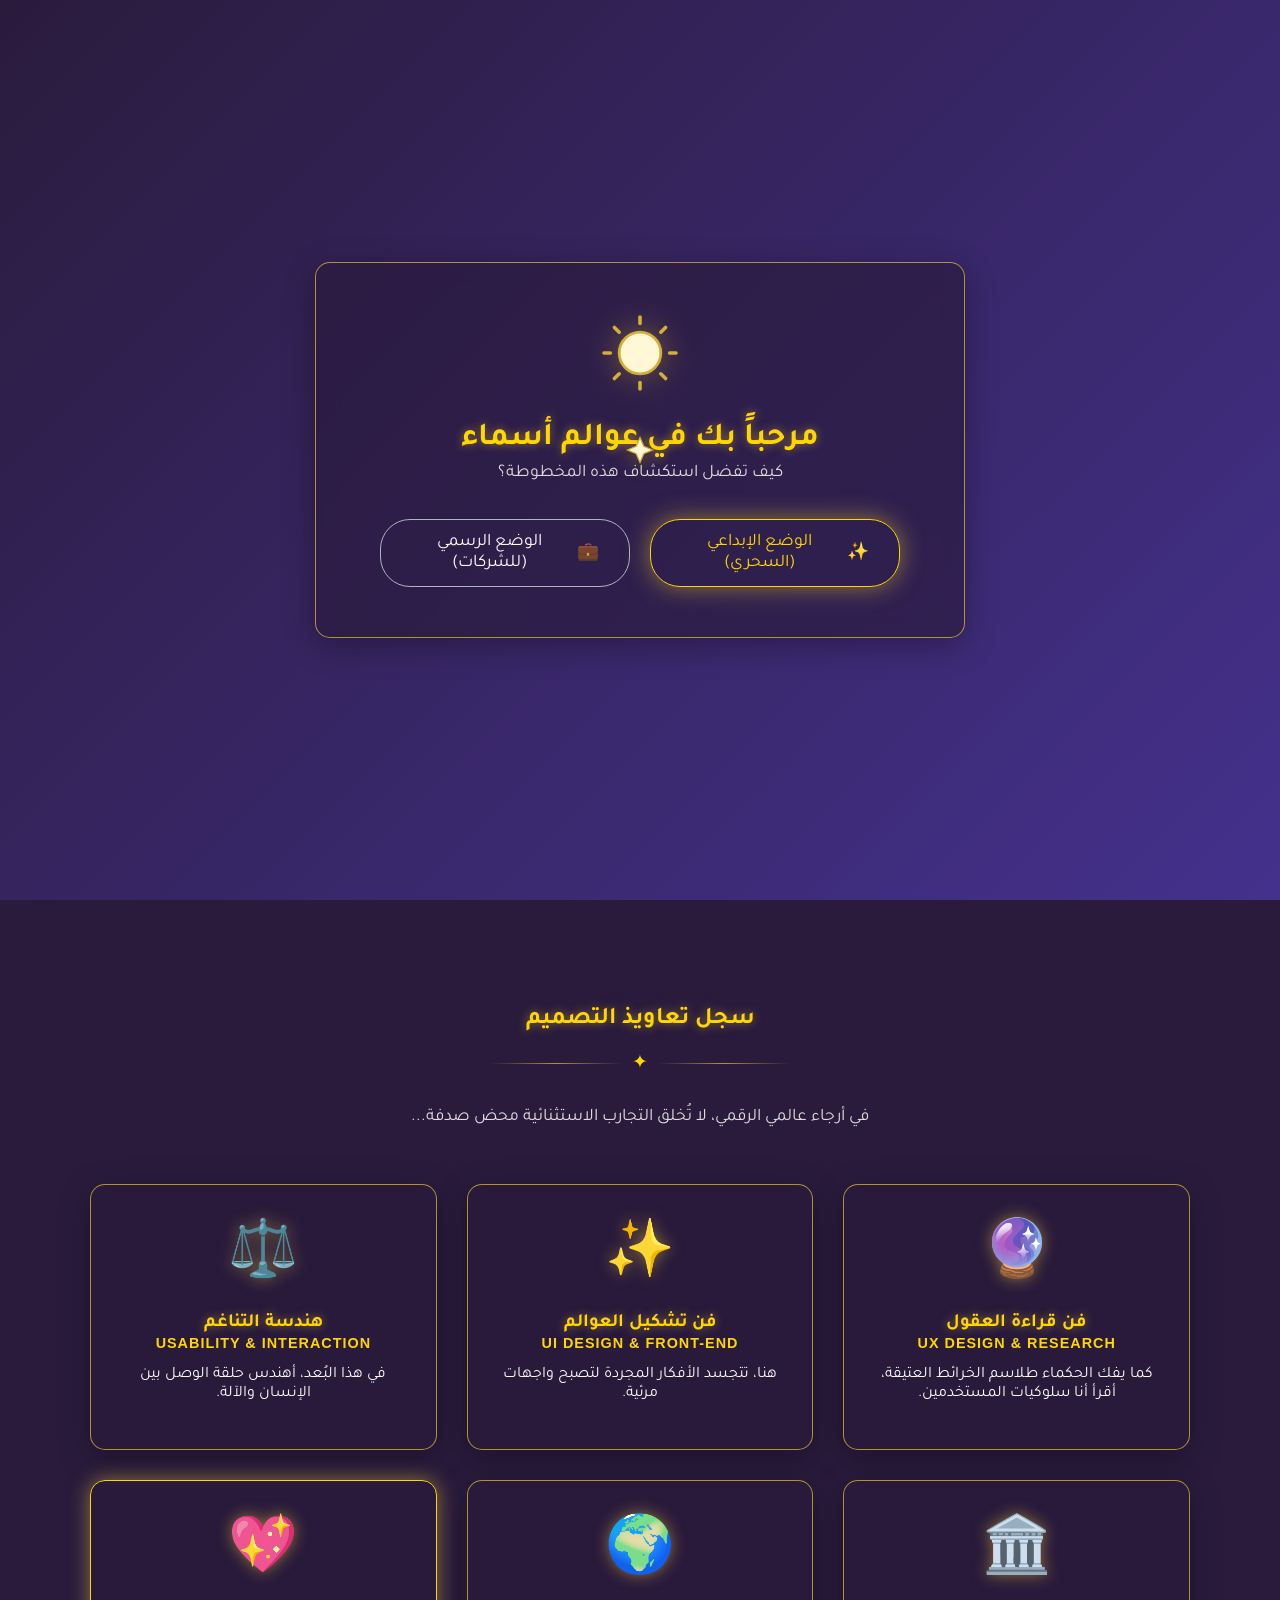
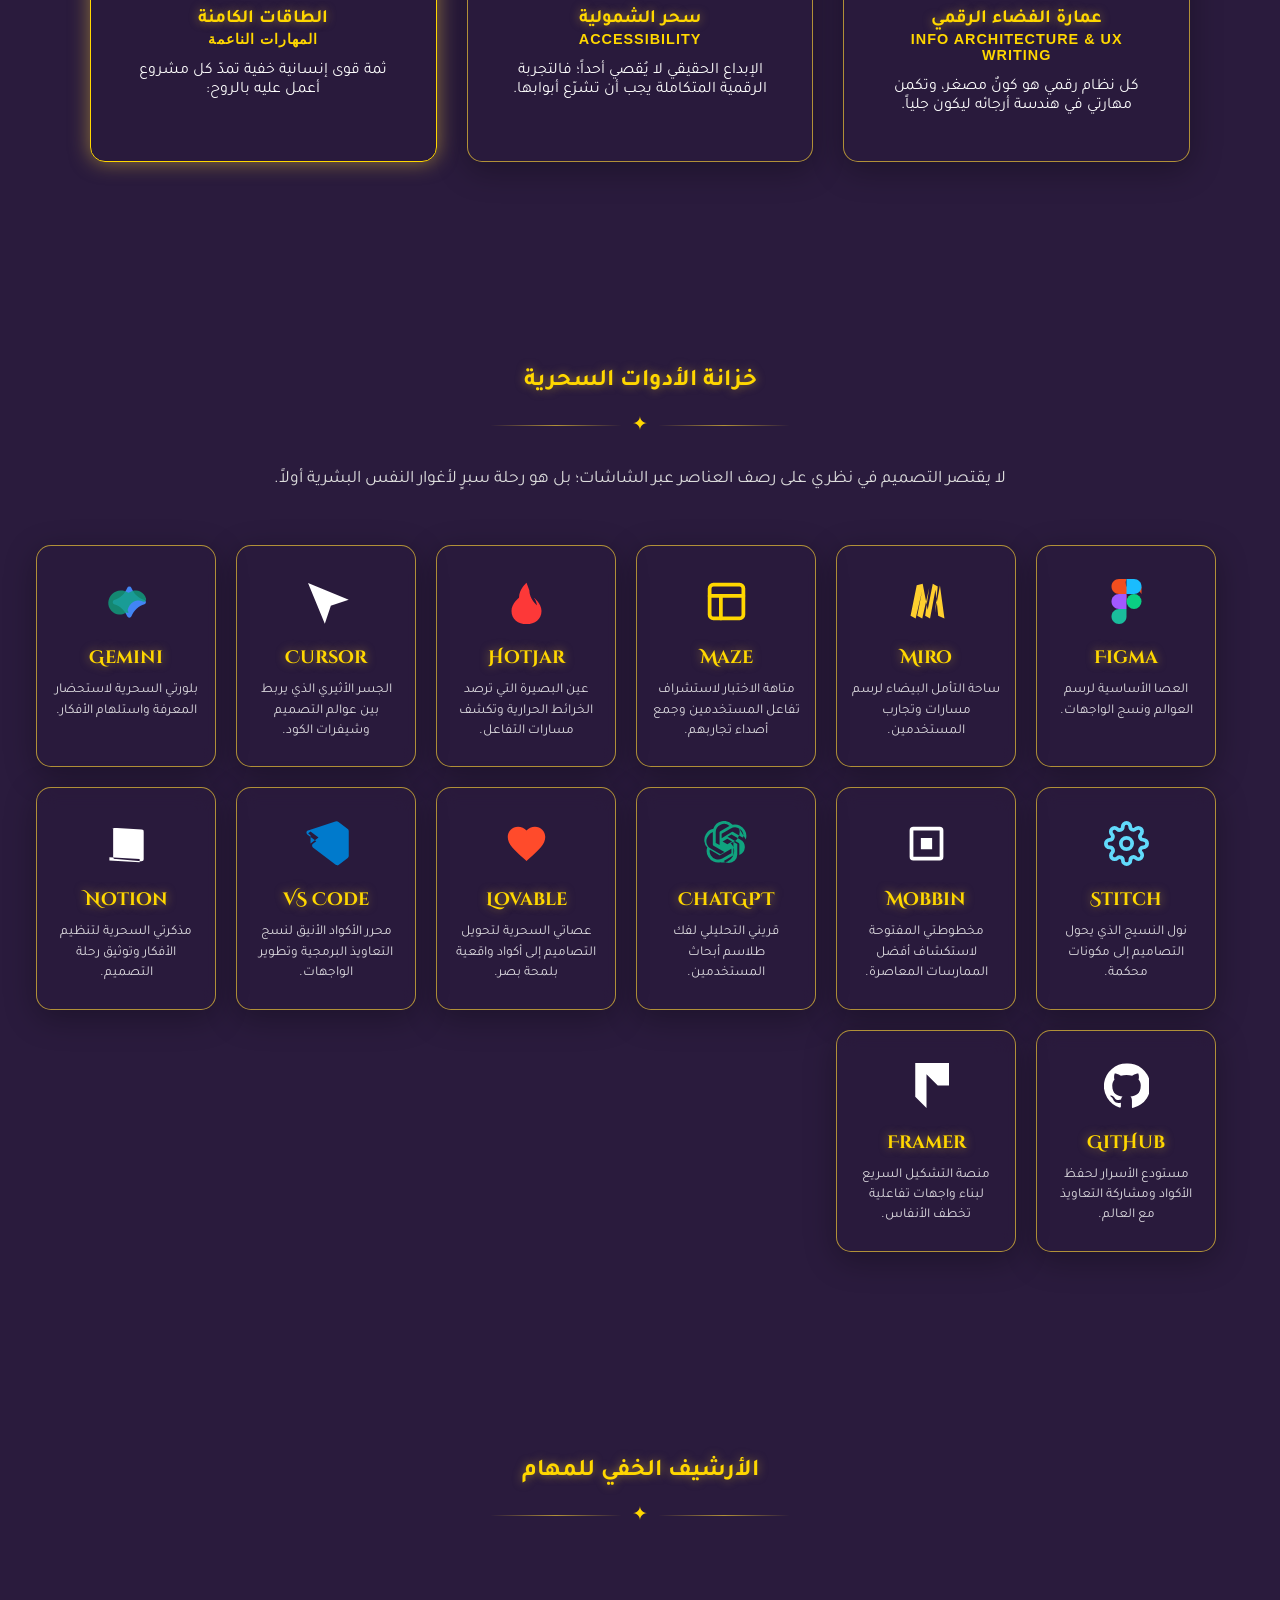
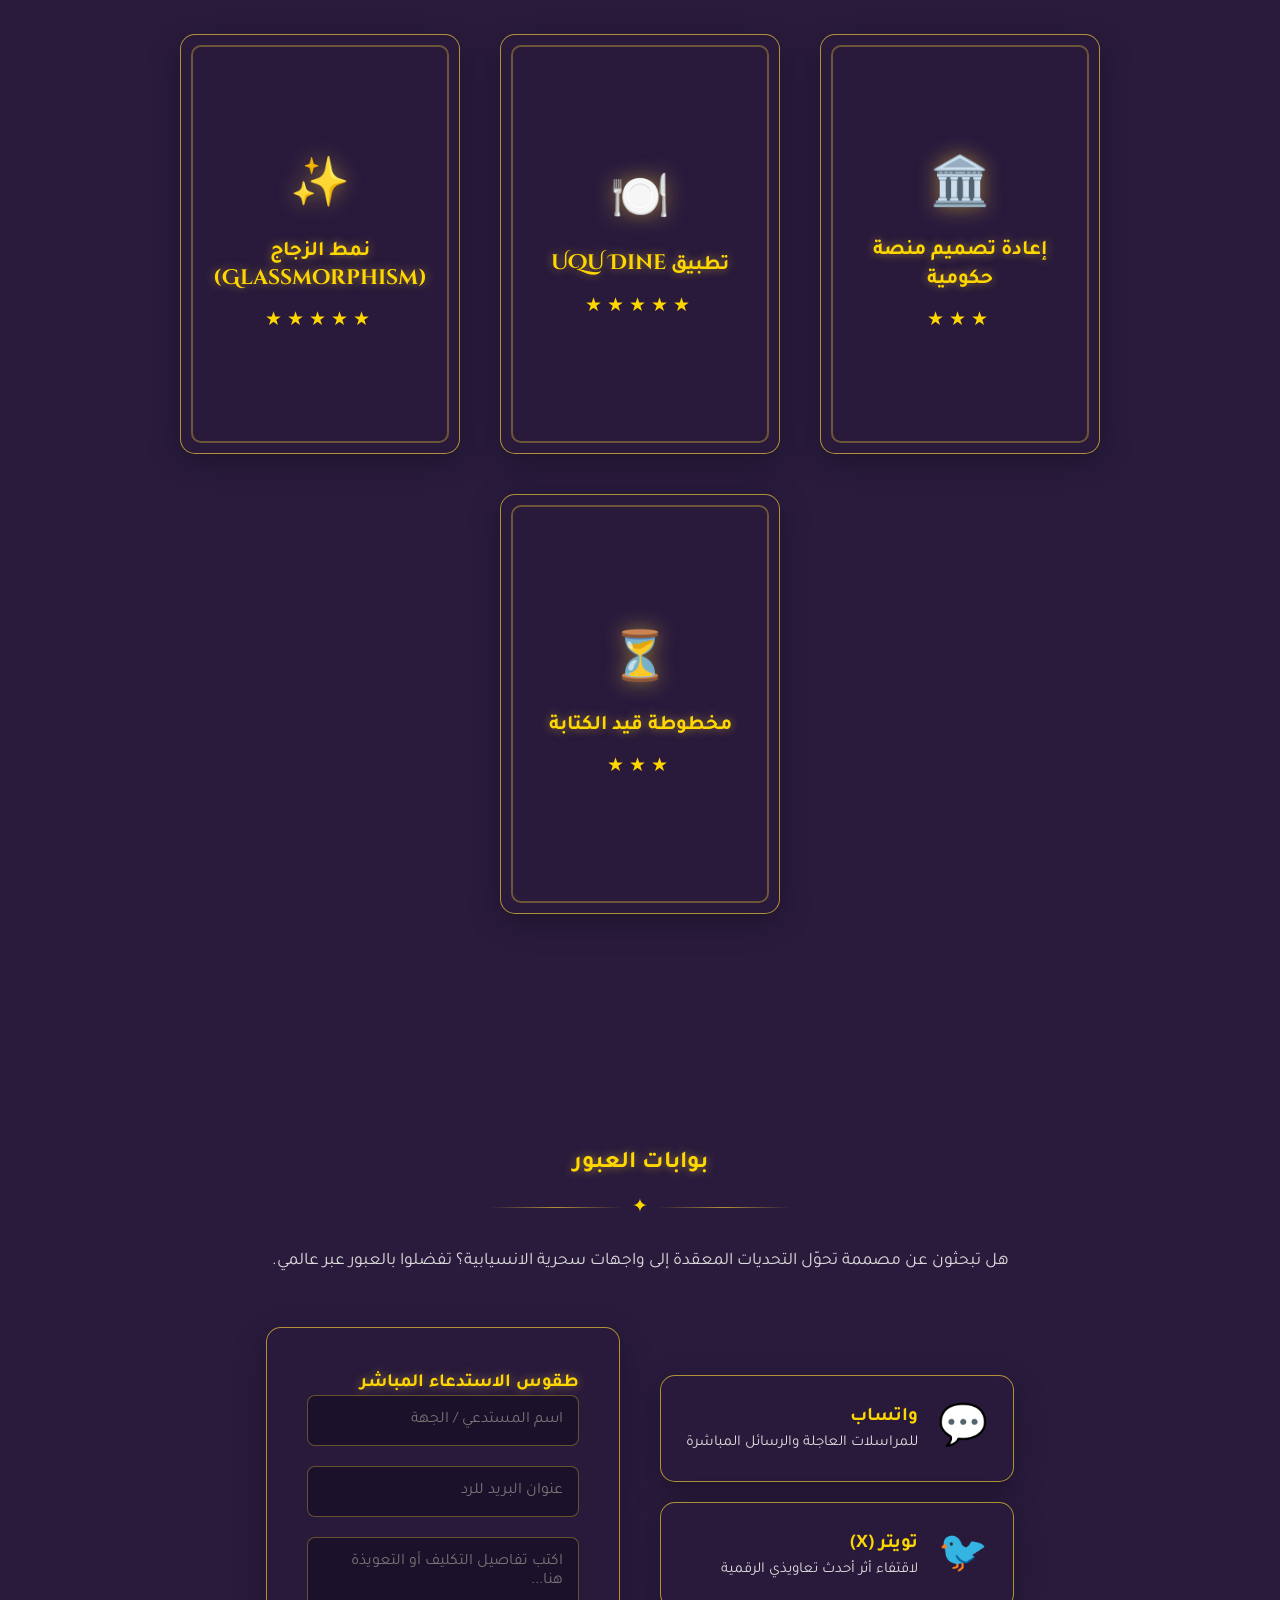
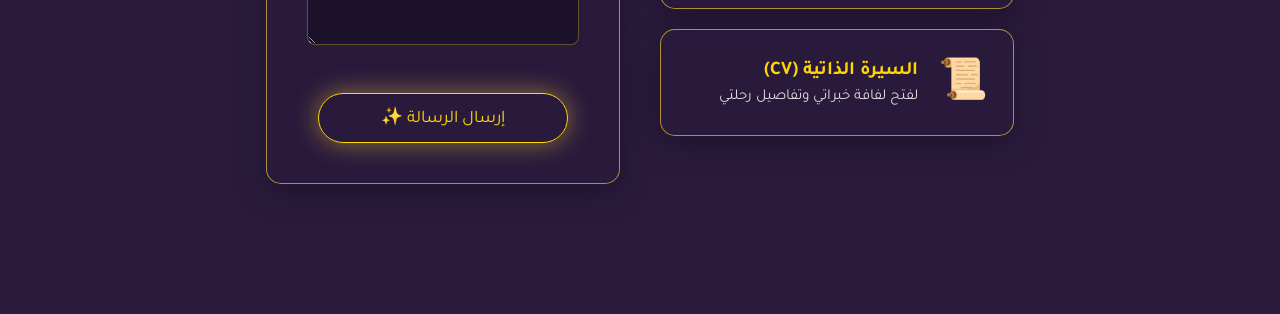
==== commit efc6c935: "Update index.html" ====
--- a/index.html
+++ b/index.html
@@ -61,6 +61,8 @@
     <div id="particles-container" dir="ltr"></div>
 
     <div id="control-panel">
+        <!-- 💡 تم إضافة زر التحكم بالصوت هنا 💡 -->
+        <button id="sound-toggle" class="control-btn" aria-label="تفعيل/إيقاف الموسيقى" data-tooltip="إيقاف الموسيقى"><span class="icon">🔊</span></button>
         <button id="pro-toggle" class="control-btn" aria-label="تغيير النمط" data-tooltip="الوضع الرسمي"><span class="icon">💼</span></button>
         <button id="lang-toggle" class="control-btn" aria-label="تغيير اللغة" data-tooltip="EN / ع"><span class="icon">ع/EN</span></button>
         <button id="theme-toggle" class="control-btn" aria-label="تغيير الثيم" data-tooltip="الوضع الليلي/النهاري"><span class="icon">🌙</span></button>
@@ -98,14 +100,19 @@
                         <p id="prologue-text" class="story-text translate" data-ar="يُحكى أن مستكشفةً شغوفةً تُدعى أسماء، تقتفي أثر السحر الخفي بين الإنسان والتقنية، لتنسج من خيوط الأكواد والبيانات عوالم رقمية تنبض بالحياة." data-en="Tale tells of an avid explorer named Asmaa, who seeks the hidden magic between humans and technology, weaving code and data into living digital realms." data-pro-ar="أنا أسماء، مصممة وباحثة تجربة مستخدم (UX/UI) متخصصة في التفاعل البشري الحاسوبي (HCI). أعمل على تحويل المتطلبات المعقدة إلى واجهات رقمية سلسة تعزز من تجربة المستخدم وتحقق أهداف العمل." data-pro-en="I am Asmaa, a UX/UI Designer and Researcher specializing in HCI. I transform complex requirements into seamless digital interfaces that enhance user experience and achieve business goals.">
                         </p>
                     </div>
+                    
                     <div style="display: flex; gap: 15px; justify-content: center; flex-wrap: wrap; margin-top: 30px;">
                         <a href="#spellbook-skills" class="magical-btn gold-glow">
-                            <span class="translate" data-ar="تصفح مخطوطة التعاويذ" data-en="Unfurl the Grimoire" data-pro-ar="استعراض المهارات" data-pro-en="View Skills">تصفح مخطوطة التعاويذ</span>
+                            <span class="translate" data-ar="تصفح المهارات" data-en="View Skills" data-pro-ar="استعراض المهارات" data-pro-en="View Skills">تصفح المهارات</span>
+                        </a>
+                        <a href="#projects" class="magical-btn">
+                            <span class="translate" data-ar="استكشاف الأعمال" data-en="Explore Projects" data-pro-ar="معرض المشاريع" data-pro-en="View Portfolio">استكشاف الأعمال</span>
                         </a>
                         <a href="./Asmaa_CV.pdf" target="_blank" class="magical-btn" style="border-style: dashed;">
                             <span class="translate" data-ar="استخراج اللفافة (CV)" data-en="Extract Scroll (CV)" data-pro-ar="السيرة الذاتية (CV)" data-pro-en="Resume (CV)">استخراج اللفافة (CV)</span>
                         </a>
                     </div>
+                    
                 </div>
             </div>
         </section>
@@ -175,7 +182,6 @@
             </div>
             
             <div class="potions-grid">
-                
                 <div class="potion-card glass-panel floating-card">
                     <div class="potion-icon">
                         <svg width="45" height="45" viewBox="0 0 38 57" xmlns="http://www.w3.org/2000/svg" class="real-tool-icon"><path d="M19 28.5A9.5 9.5 0 1 1 38 19v-9.5A9.5 9.5 0 0 1 19 0H9.5C4.25 0 0 4.25 0 9.5S4.25 19 9.5 19H19v9.5z" fill="#F24E1E"/><path d="M0 28.5C0 23.25 4.25 19 9.5 19H19v19H9.5C4.25 38 0 33.75 0 28.5z" fill="#A259FF"/><path d="M19 0h9.5C33.75 0 38 4.25 38 9.5S33.75 19 28.5 19H19V0z" fill="#1ABCFE"/><path d="M38 28.5A9.5 9.5 0 1 1 19 28.5A9.5 9.5 0 0 1 38 28.5z" fill="#0ACF83"/><path d="M19 38v9.5C19 52.75 14.75 57 9.5 57S0 52.75 0 47.5 4.25 38 9.5 38H19z" fill="#1ABC9C"/></svg>
@@ -341,8 +347,16 @@
                 </div>
 
                 <div class="tarot-card-container floating-card open-modal-btn" 
-                     data-project-ar="واجهة مشغل موسيقى
-                     UI design, with an in-depth analysis of layers and gradients that create the magical glass effect."
+                     data-project-ar="واجهة مشغل موسيقى (نمط الزجاج)" 
+                     data-project-en="Glassmorphism Music Player"
+                     data-pro-ar="تصميم واجهة مشغل موسيقى"
+                     data-pro-en="Music Player UI Design"
+                     data-date-ar="تجربة بصرية"
+                     data-date-en="Visual Concept"
+                     data-role-ar="تصميم واجهة المستخدم (UI)"
+                     data-role-en="UI Design"
+                     data-desc-ar="مشروع وتجربة بصرية لاستكشاف نمط الزجاج المضبب (Glassmorphism) في تصميم واجهات تطبيق مشغل موسيقى، مع تحليل متعمق للطبقات والتدرجات اللونية التي تعطي التأثير السحري والعمق البصري للزجاج."
+                     data-desc-en="A visual experience exploring Glassmorphism in a music player UI design, with an in-depth analysis of layers and gradients that create the magical glass effect."
                      data-image="./Glassmorphis.png" 
                      style="animation-delay: 0.4s;">
                     <div class="tarot-card glass-panel">
@@ -410,7 +424,7 @@
 
                 <div class="summon-section glass-panel tilt-element">
                     <h3 class="royal-title mb-4 translate" data-ar="طقوس الاستدعاء المباشر" data-en="Direct Summoning Ritual" data-pro-ar="نموذج المراسلة" data-pro-en="Contact Form">طقوس الاستدعاء المباشر</h3>
-                    <form id="summon-form" action="https://formsubmit.co/ajax/Asmaawork57@outlook.sa" method="POST">
+                    <form id="summon-form" action="https://formsubmit.co/ajax/asmaawork57@outlook.sa" method="POST">
                         <div class="input-group">
                             <input type="text" name="name" id="summoner-name" class="magic-input translate-placeholder" data-placeholder-ar="اسم المستدعي / الجهة" data-placeholder-en="Summoner / Entity Name" data-pro-ar="الاسم الكامل / الجهة" data-pro-en="Full Name / Company" placeholder="اسم المستدعي / الجهة" required>
                         </div>
@@ -475,4 +489,4 @@
 
     <script src="Asmaa.js"></script>
 </body>
-</html>+</html>
--- a/Asmaa.css
+++ b/Asmaa.css
@@ -1,19 +1,38 @@
-/* ================= المتغيرات الأساسية ================= */
+/* ================= المتغيرات الأساسية (الوضع السحري الليلي - الافتراضي) ================= */
 :root {
-    --bg-gradient-1: #2a1b3d; --bg-gradient-2: #44318d; --bg-gradient-3: #a4b3b6;
-    --panel-bg: rgba(42, 27, 61, 0.65); --panel-border: rgba(212, 175, 55, 0.8); --panel-border-inner: rgba(212, 175, 55, 0.4);
-    --text-main: #fcfcfc; --text-muted: #dcdcdc; --text-gold: #FFD700;
-    --glow-color: rgba(212, 175, 55, 0.6); --magic-pink: #d83f87; --error-color: #ff4b2b;
-}
-
+    --bg-gradient-1: #2a1b3d; 
+    --bg-gradient-2: #44318d; 
+    --bg-gradient-3: #a4b3b6;
+    --panel-bg: rgba(42, 27, 61, 0.65); 
+    --panel-border: rgba(212, 175, 55, 0.8); 
+    --panel-border-inner: rgba(212, 175, 55, 0.4);
+    --text-main: #fcfcfc; 
+    --text-muted: #dcdcdc; 
+    --text-gold: #FFD700;
+    --glow-color: rgba(212, 175, 55, 0.6); 
+    --magic-pink: #d83f87; 
+    --error-color: #ff4b2b;
+}
+
+/* ================= الوضع النهاري السحري (مريح للعين وتباين عالي) ================= */
 body.day-mode {
-    --bg-gradient-1: #fce4ec; --bg-gradient-2: #e1bee7; --bg-gradient-3: #bbdefb;
-    --panel-bg: rgba(255, 255, 255, 0.55); --panel-border: #d4af37; --panel-border-inner: #bcaaa4;
-    --text-main: #4a3b52; --text-muted: #6d597a; --text-gold: #b58900;
-    --glow-color: rgba(255, 182, 193, 0.8); --magic-pink: #ff80ab;
-}
-
-/* ================= حل مشكلة عمى الألوان ================= */
+    --bg-gradient-1: #fdfbf7; 
+    --bg-gradient-2: #f4edf3; 
+    --bg-gradient-3: #eef2f5; 
+    
+    --panel-bg: rgba(255, 255, 255, 0.7); 
+    --panel-border: rgba(184, 134, 11, 0.6); 
+    --panel-border-inner: rgba(184, 134, 11, 0.25);
+    
+    --text-main: #2b2033; 
+    --text-muted: #5c4e66; 
+    --text-gold: #b37700; 
+    
+    --glow-color: rgba(138, 92, 0, 0.35); 
+    --magic-pink: #d9889a;
+}
+
+/* حل مشكلة عمى الألوان */
 body.colorblind-mode #app-container, 
 body.colorblind-mode #magical-background, 
 body.colorblind-mode #control-panel, 
@@ -34,7 +53,6 @@
 body.colorblind-mode .royal-title, body.colorblind-mode .section-intro { color: #ffffff !important; text-shadow: 2px 2px 4px #000 !important; }
 body.colorblind-mode .glass-panel, body.colorblind-mode .glass-panel * { color: #000000 !important; text-shadow: none !important; border-color: #000000 !important; }
 body.colorblind-mode .magic-input, body.colorblind-mode .magical-btn { background: #ffffff !important; color: #000000 !important; border: 2px solid #000000 !important; }
-body.colorblind-mode .magical-btn:hover { background: #000000 !important; color: #ffffff !important; }
 
 /* ================= الإعدادات العامة ================= */
 * { margin: 0; padding: 0; box-sizing: border-box; cursor: none; }
@@ -45,12 +63,23 @@
 
 h1, h2, h3, .royal-title { font-family: 'Cinzel Decorative', 'Tajawal', serif; color: var(--text-gold); text-shadow: 0 0 10px var(--glow-color); }
 
-/* ================= شاشة الترحيب الدائمة (Welcome Screen) ================= */
+/* إزالة التوهجات من النصوص في الوضع النهاري */
+body.day-mode h1, 
+body.day-mode h2, 
+body.day-mode h3, 
+body.day-mode .royal-title,
+body.day-mode .potion-name,
+body.day-mode .tarot-name {
+    text-shadow: none !important;
+    font-weight: 800 !important;
+}
+
+/* ================= شاشة الترحيب ================= */
 #welcome-screen {
     position: fixed;
     top: 0; left: 0; width: 100vw; height: 100vh;
     background: linear-gradient(135deg, var(--bg-gradient-1), var(--bg-gradient-2));
-    z-index: 99999999;
+    z-index: 900000; /* أقل من المؤشر لكي يظهر المؤشر السحري فوقها */
     display: none; 
     justify-content: center; align-items: center;
     transition: opacity 0.8s ease, visibility 0.8s ease;
@@ -107,7 +136,8 @@
 .magic-orb { position: absolute; border-radius: 50%; filter: blur(80px); opacity: 0.4; animation: floatOrb 20s infinite alternate ease-in-out; pointer-events: none; }
 .orb-1 { width: 400px; height: 400px; background: var(--magic-pink); top: -100px; left: -100px; animation-delay: 0s; }
 .orb-2 { width: 500px; height: 500px; background: #00f2fe; bottom: -150px; right: -150px; animation-delay: -5s; }
-body.day-mode .orb-1 { background: #ffd700; } body.day-mode .orb-2 { background: #ff80ab; }
+body.day-mode .orb-1 { background: var(--text-gold); opacity: 0.15; } 
+body.day-mode .orb-2 { background: var(--magic-pink); opacity: 0.15; }
 @keyframes floatOrb { 0% { transform: translate(0, 0); } 100% { transform: translate(100px, 100px); } }
 
 /* ================= الأقسام ================= */
@@ -126,7 +156,6 @@
 .magical-btn:hover::before { left: 100%; }
 .magical-btn:hover { background: rgba(212, 175, 55, 0.1); box-shadow: 0 0 20px var(--glow-color); transform: translateY(-2px); }
 .gold-glow { box-shadow: 0 0 25px var(--glow-color); }
-.w-100 { width: 100%; } .mt-2 { margin-top: 20px; } .mb-4 { margin-bottom: 40px; }
 
 .divider { display: flex; align-items: center; justify-content: center; gap: 10px; margin: 15px auto 25px auto; width: 100%; max-width: 300px; }
 .divider .line { height: 1px; flex-grow: 1; background: linear-gradient(90deg, transparent, var(--panel-border), transparent); }
@@ -151,7 +180,7 @@
 [dir="ltr"] .spell-list li::before { right: auto; left: 0; }
 .highlight-chapter { border-color: var(--text-gold); box-shadow: 0 0 20px var(--glow-color); }
 
-/* ================= الأدوات (الأيقونات الأصلية الجديدة) ================= */
+/* ================= الأدوات ================= */
 .potions-grid { display: grid; grid-template-columns: repeat(auto-fit, minmax(180px, 1fr)); gap: 20px; max-width: 1200px; margin: 0 auto; }
 .potion-card { padding: 25px 15px; text-align: center; display: flex; flex-direction: column; align-items: center; z-index: 2; }
 .potion-name { font-size: 1.1rem; font-weight: bold; margin-bottom: 10px; color: var(--text-gold); }
@@ -176,7 +205,7 @@
     filter: drop-shadow(0 10px 15px var(--glow-color));
 }
 
-/* عكس الألوان للأيقونات السوداء في الوضع الليلي */
+/* عكس الألوان للأيقونات السوداء */
 body:not(.day-mode):not(.professional-mode) .invert-dark,
 body.professional-mode:not(.day-mode) .invert-dark {
     filter: invert(1) brightness(1.5) drop-shadow(0 0 5px rgba(255,255,255,0.2));
@@ -185,9 +214,8 @@
 body.professional-mode.day-mode .invert-dark {
     filter: invert(0);
 }
-
 body:not(.day-mode):not(.professional-mode) .invert-light-mode { fill: #ffffff !important; }
-body.day-mode:not(.professional-mode) .invert-light-mode { fill: #222 !important; }
+body.day-mode:not(.professional-mode) .invert-light-mode { fill: #2b2033 !important; }
 body.professional-mode:not(.day-mode) .invert-light-mode { fill: #f8f9fa !important; }
 body.professional-mode.day-mode .invert-light-mode { fill: #343a40 !important; }
 
@@ -211,7 +239,7 @@
 
 .close-modal-btn { position: static; font-size: 1.1rem; padding: 8px 25px; border-radius: 50px; border: 1px solid var(--text-gold); color: var(--text-gold); background: transparent; display: flex; align-items: center; gap: 10px; transition: 0.3s; cursor: none; }
 [dir="ltr"] .close-modal-btn .icon { transform: rotate(180deg); }
-.close-modal-btn:hover { background: var(--text-gold); color: #000; transform: translateY(-2px); box-shadow: 0 0 15px var(--glow-color); }
+.close-modal-btn:hover { background: var(--text-gold); color: var(--bg-gradient-1); transform: translateY(-2px); box-shadow: 0 0 15px var(--glow-color); }
 
 .modal-scrollable-body { padding: 40px; overflow-y: auto; flex: 1; scrollbar-width: thin; scrollbar-color: var(--text-gold) transparent; }
 .modal-scrollable-body::-webkit-scrollbar { width: 8px; }
@@ -223,6 +251,23 @@
 
 .project-full-image { width: 100%; height: auto; border-radius: 15px; border: 1px solid var(--panel-border-inner); box-shadow: 0 10px 40px rgba(0,0,0,0.5); margin-bottom: 20px; display: block; }
 .coming-soon-text { color: var(--text-muted); font-style: italic; }
+
+/* إصلاح التباين للنافذة في الوضع النهاري */
+body.day-mode .modal-content {
+    background: rgba(255, 255, 255, 0.98) !important; 
+    box-shadow: 0 15px 50px rgba(0,0,0,0.15) !important;
+}
+body.day-mode .modal-header {
+    background: rgba(0, 0, 0, 0.03) !important;
+    border-bottom: 1px solid rgba(0, 0, 0, 0.08) !important;
+}
+body.day-mode .meta-item {
+    background: rgba(128, 91, 0, 0.08) !important;
+    color: #805b00 !important;
+    border-color: rgba(128, 91, 0, 0.2) !important;
+    font-weight: 700 !important;
+}
+body.day-mode .project-description { color: #333333 !important; font-weight: 500 !important; }
 
 /* ================= التواصل ================= */
 .contact-grid { display: grid; grid-template-columns: 1fr 1fr; gap: 40px; max-width: 1000px; margin: 0 auto; align-items: center; }
@@ -235,7 +280,7 @@
 .summon-section { padding: 40px; }
 .input-group { margin-bottom: 20px; }
 .magic-input { width: 100%; background: rgba(0,0,0,0.3); border: 1px solid var(--panel-border-inner); color: var(--text-main); padding: 15px; border-radius: 8px; font-family: inherit; font-size: 1rem; transition: 0.3s; position: relative; z-index: 10; }
-body.day-mode .magic-input { background: rgba(255,255,255,0.6); color: #000; }
+body.day-mode .magic-input { background: rgba(255,255,255,0.9) !important; color: #1a1a1a !important; border: 1px solid rgba(138, 102, 0, 0.3) !important; }
 .magic-input:focus { outline: none; border-color: var(--text-gold); box-shadow: 0 0 20px var(--glow-color); background: rgba(0,0,0,0.5); }
 
 /* ================= التجاوب ================= */
@@ -262,7 +307,7 @@
 }
 .hidden { display: none !important; opacity: 0 !important; visibility: hidden !important; pointer-events: none !important; }
 
-/* ================= الوضع الاحترافي للشركات (Professional Mode) ================= */
+/* ================= الوضع الاحترافي للشركات (Professional Mode - ثابت ولن يتغير) ================= */
 body.professional-mode {
     --bg-gradient-1: #1a1e23 !important; 
     --bg-gradient-2: #222831 !important; 
@@ -277,22 +322,10 @@
     --magic-pink: #0056b3 !important;
 }
 
-body.professional-mode.day-mode {
-    --bg-gradient-1: #f8f9fa !important;
-    --bg-gradient-2: #e9ecef !important;
-    --bg-gradient-3: #dee2e6 !important;
-    --panel-bg: #ffffff !important;
-    --panel-border: #ced4da !important;
-    --panel-border-inner: #e9ecef !important;
-    --text-main: #343a40 !important;
-    --text-muted: #6c757d !important;
-    --text-gold: #0056b3 !important; 
-    --glow-color: rgba(0, 0, 0, 0.05) !important;
-}
-
 body.professional-mode * { cursor: auto !important; }
 body.professional-mode a, body.professional-mode button, body.professional-mode .open-modal-btn { cursor: pointer !important; }
 
+/* إخفاء السحر بالكامل في الوضع الاحترافي */
 body.professional-mode #magic-cursor,
 body.professional-mode .particle,
 body.professional-mode .cursor-click-effect,
@@ -360,4 +393,22 @@
     color: var(--text-main) !important;
     border-radius: 4px !important;
 }
-body.professional-mode .magic-input:focus { border-color: var(--text-gold) !important; box-shadow: 0 0 0 0.2rem var(--glow-color) !important; }+body.professional-mode .magic-input:focus { border-color: var(--text-gold) !important; box-shadow: 0 0 0 0.2rem var(--glow-color) !important; }
+/* ================= إصلاح توسيط زر إرسال الرسالة ================= */
+#summon-form {
+    display: flex;
+    flex-direction: column;
+    align-items: center; /* يجبر كل شيء داخله على التوسيط */
+    width: 100%;
+}
+
+#summon-form .input-group {
+    width: 100%; /* يضمن أن الحقول تأخذ العرض الكامل */
+}
+
+#summon-btn {
+    margin: 20px auto 0 auto !important; /* يوسط الزر هندسياً */
+    width: auto !important; 
+    min-width: 250px; /* يعطيه عرض أنيق ومتناسق */
+    justify-content: center;
+}
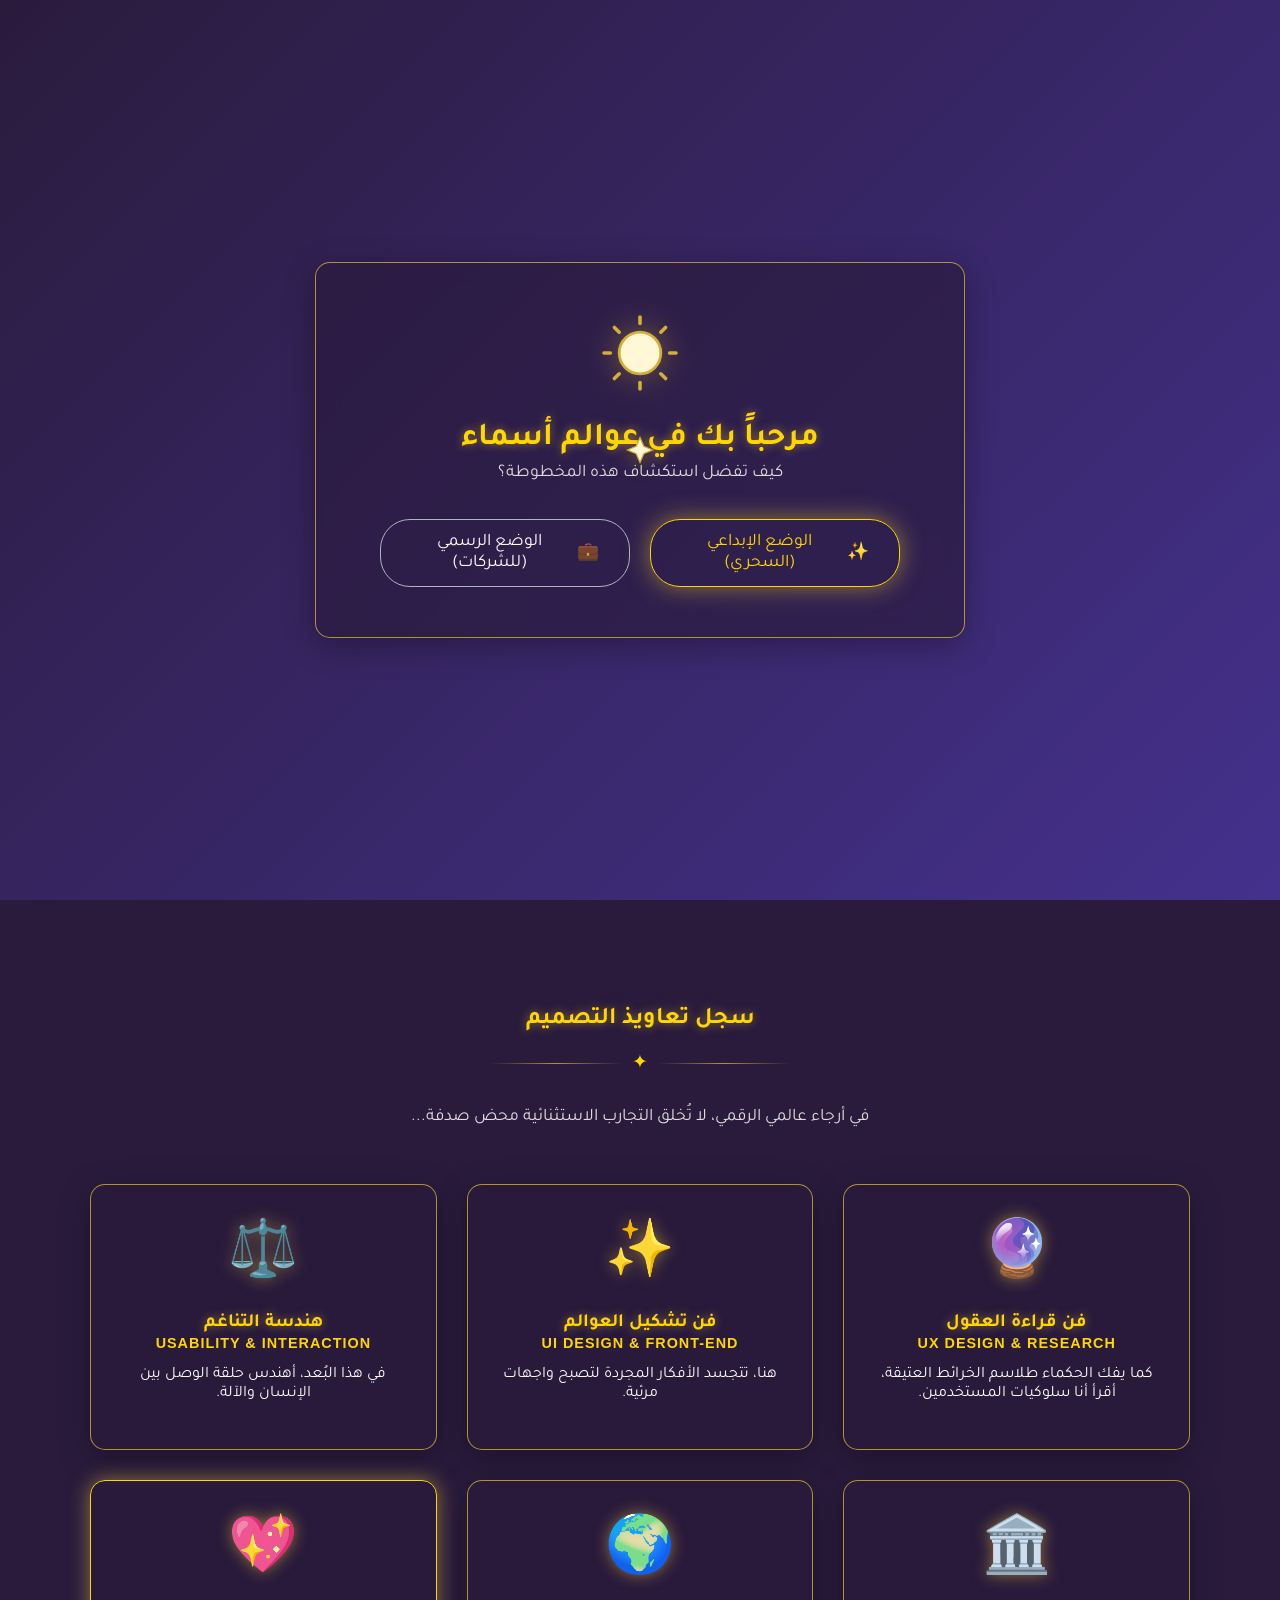
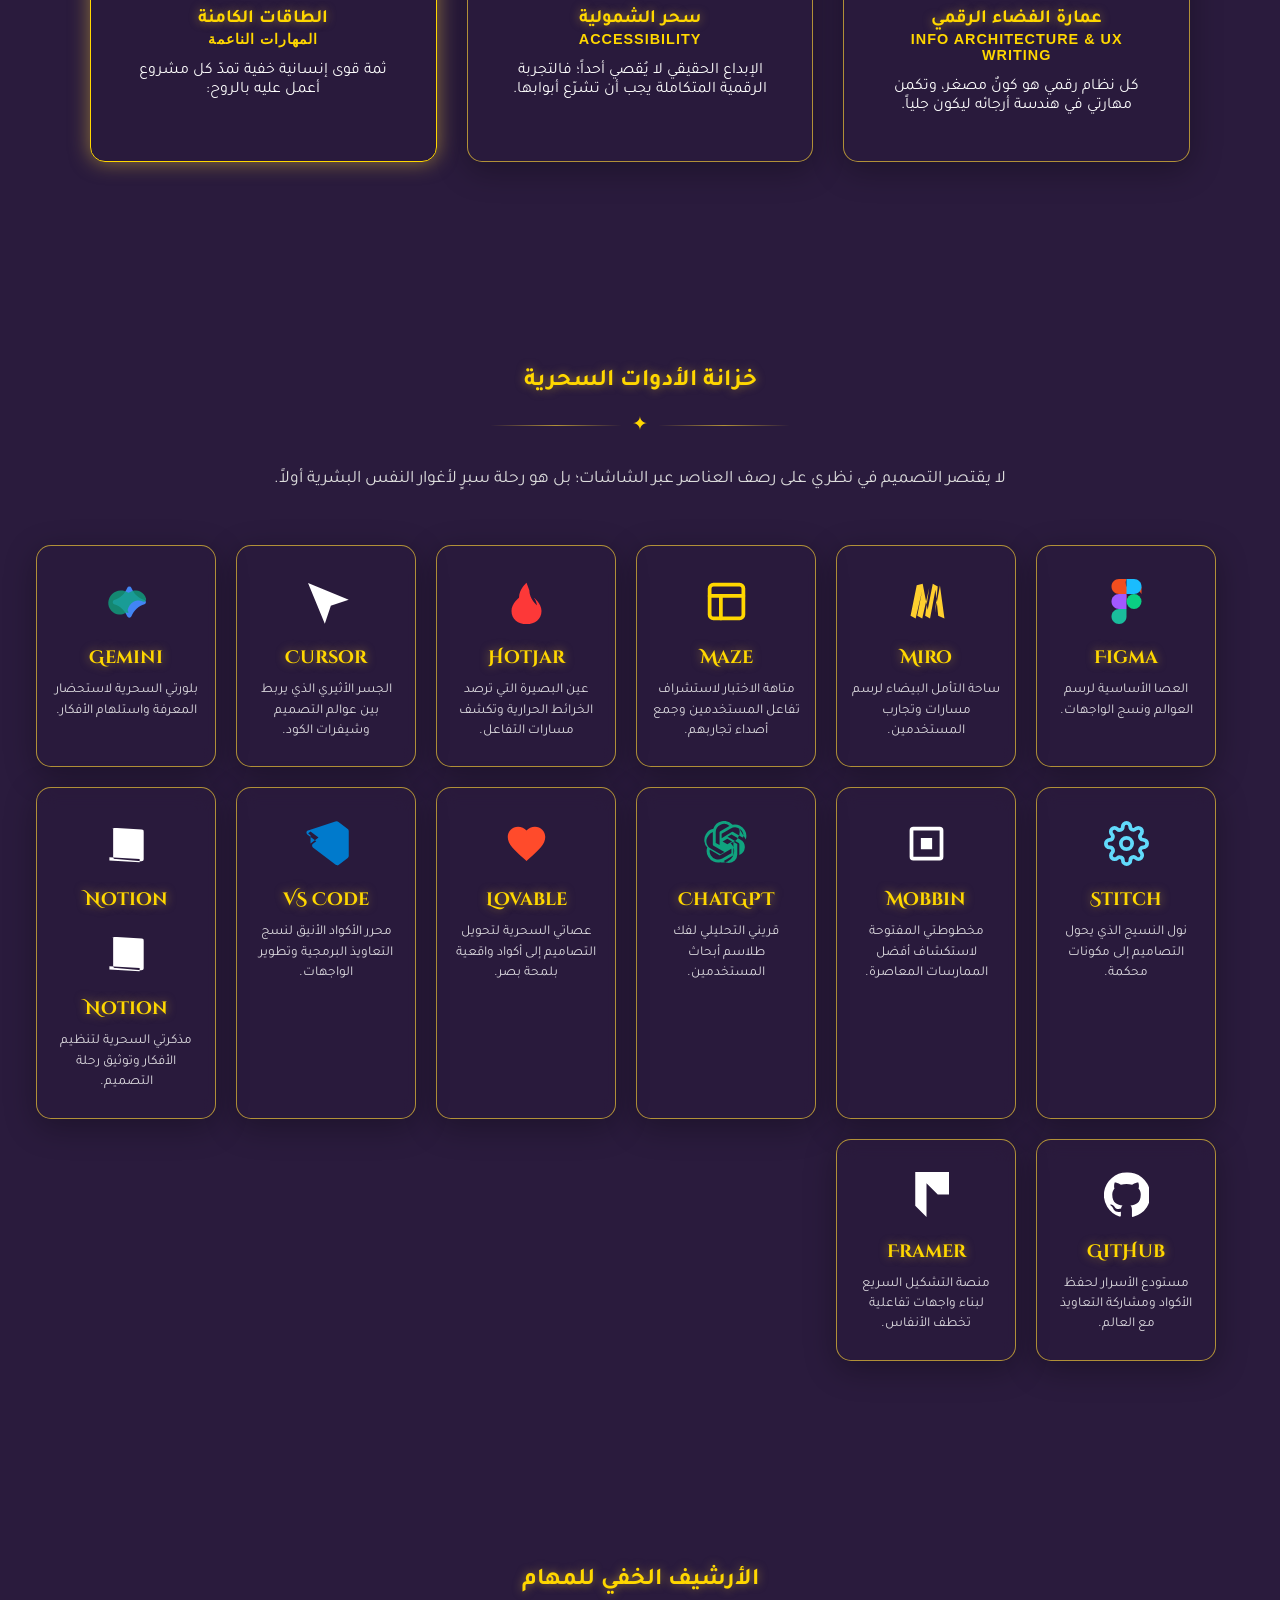
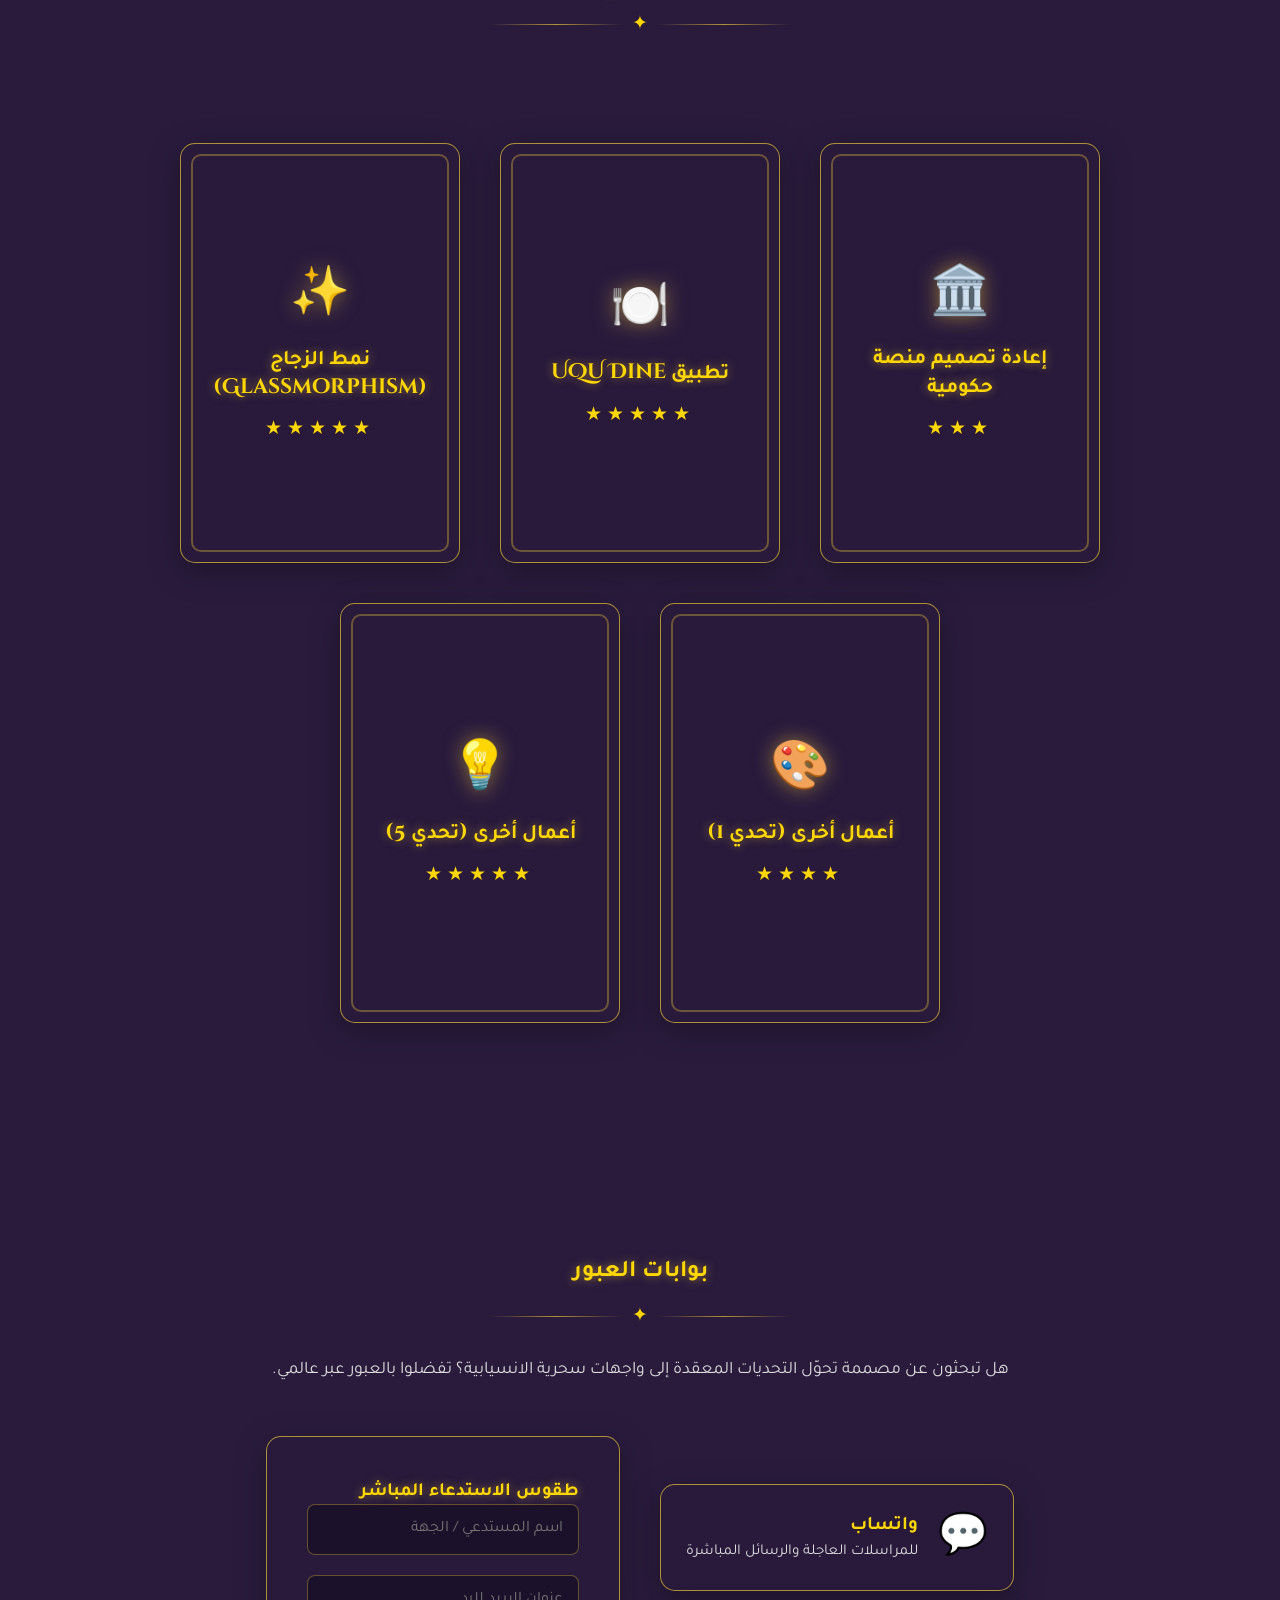
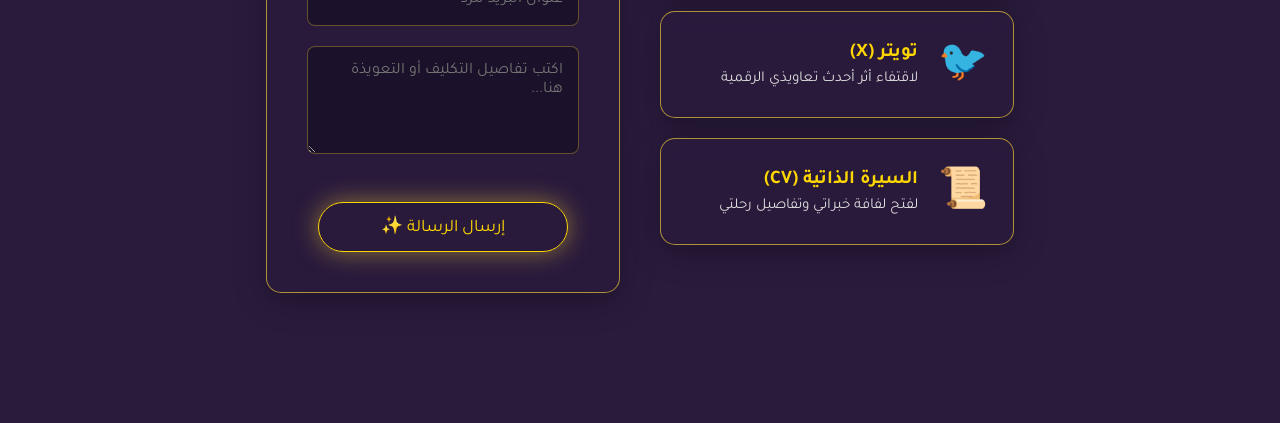
==== commit bc866b63: "Update index.html" ====
--- a/index.html
+++ b/index.html
@@ -61,7 +61,6 @@
     <div id="particles-container" dir="ltr"></div>
 
     <div id="control-panel">
-        <!-- 💡 تم إضافة زر التحكم بالصوت هنا 💡 -->
         <button id="sound-toggle" class="control-btn" aria-label="تفعيل/إيقاف الموسيقى" data-tooltip="إيقاف الموسيقى"><span class="icon">🔊</span></button>
         <button id="pro-toggle" class="control-btn" aria-label="تغيير النمط" data-tooltip="الوضع الرسمي"><span class="icon">💼</span></button>
         <button id="lang-toggle" class="control-btn" aria-label="تغيير اللغة" data-tooltip="EN / ع"><span class="icon">ع/EN</span></button>
@@ -275,9 +274,17 @@
                         <svg width="45" height="45" viewBox="0 0 24 24" xmlns="http://www.w3.org/2000/svg" fill="#fff" class="real-tool-icon invert-light-mode"><path d="M4.46 4.2c.75-.6 1.03-.56 2.43-.46l13.21.79c.84.05 1.07.33 1.07 1.3v14.5c0 .89-.42 1.12-1.26 1.12L6.51 20.33c-1.35-.05-1.63-.37-1.63-1.16V4.2zm-1.59 16.83l16.14.98v-1.73L2.87 19.35v1.68z"/></svg>
                     </div>
                     <h3 class="potion-name">Notion</h3>
+                    <p class="potion-desc translate" data-ar="مذكرتي السحرية لتنظيم الأفكار وتوثيق رحلة التصميم." data-en="My magical diary for organizing thoughts and documenting the design journey." data-pro-ar="منصة متكاملة لتوثيق المشاريع وإدارة المه
+                    <!-- بطاقة Notion -->
+                <div class="potion-card glass-panel floating-card">
+                    <div class="potion-icon">
+                        <svg width="45" height="45" viewBox="0 0 24 24" xmlns="http://www.w3.org/2000/svg" fill="#fff" class="real-tool-icon invert-light-mode"><path d="M4.46 4.2c.75-.6 1.03-.56 2.43-.46l13.21.79c.84.05 1.07.33 1.07 1.3v14.5c0 .89-.42 1.12-1.26 1.12L6.51 20.33c-1.35-.05-1.63-.37-1.63-1.16V4.2zm-1.59 16.83l16.14.98v-1.73L2.87 19.35v1.68z"/></svg>
+                    </div>
+                    <h3 class="potion-name">Notion</h3>
                     <p class="potion-desc translate" data-ar="مذكرتي السحرية لتنظيم الأفكار وتوثيق رحلة التصميم." data-en="My magical diary for organizing thoughts and documenting the design journey." data-pro-ar="منصة متكاملة لتوثيق المشاريع وإدارة المهام." data-pro-en="Integrated platform for project documentation and task management.">مذكرتي السحرية لتنظيم الأفكار وتوثيق رحلة التصميم.</p>
                 </div>
                 
+                <!-- بطاقة GitHub -->
                 <div class="potion-card glass-panel floating-card">
                     <div class="potion-icon">
                         <svg width="45" height="45" viewBox="0 0 24 24" xmlns="http://www.w3.org/2000/svg" fill="#fff" class="real-tool-icon invert-light-mode"><path d="M12 .3a12 12 0 00-3.8 23.4c.6.1.8-.2.8-.5v-2c-3.3.7-4-1.6-4-1.6-.5-1.3-1.3-1.6-1.3-1.6-1-.7.1-.7.1-.7 1.2.1 1.8 1.2 1.8 1.2 1 1.8 2.8 1.3 3.5 1 .1-.8.4-1.3.8-1.6-2.7-.3-5.5-1.3-5.5-5.9 0-1.3.5-2.4 1.2-3.2-.1-.3-.5-1.5.1-3.2 0 0 1-.3 3.3 1.2a11.5 11.5 0 016 0c2.3-1.5 3.3-1.2 3.3-1.2.6 1.7.2 2.9.1 3.2.8.8 1.2 1.9 1.2 3.2 0 4.6-2.8 5.6-5.5 5.9.4.3.8 1 .8 2.2v3.3c0 .3.2.7.8.5A12 12 0 0012 .3z"/></svg>
@@ -286,6 +293,7 @@
                     <p class="potion-desc translate" data-ar="مستودع الأسرار لحفظ الأكواد ومشاركة التعاويذ مع العالم." data-en="The repository of secrets for saving code and sharing spells with the world." data-pro-ar="نظام إدارة الإصدارات والتعاون البرمجي." data-pro-en="Version control and software collaboration system.">مستودع الأسرار لحفظ الأكواد ومشاركة التعاويذ مع العالم.</p>
                 </div>
                 
+                <!-- بطاقة Framer -->
                 <div class="potion-card glass-panel floating-card">
                     <div class="potion-icon">
                         <svg width="45" height="45" viewBox="0 0 24 24" xmlns="http://www.w3.org/2000/svg" fill="#fff" class="real-tool-icon invert-light-mode"><path d="M12 0h12v12h-6l-6-6v18l-6-6V0h12z"/></svg>
@@ -296,6 +304,7 @@
             </div>
         </section>
 
+        <!-- قسم المشاريع (تم تحديثه وحذف المشروع الفارغ) -->
         <section id="projects" class="section">
             <div class="header-section">
                 <h2 class="royal-title translate" data-ar="الأرشيف الخفي للمهام" data-en="The Arcane Archive of Quests" data-pro-ar="معرض المشاريع (Portfolio)" data-pro-en="Project Portfolio">الأرشيف الخفي للمهام</h2>
@@ -303,6 +312,7 @@
             </div>
 
             <div class="tarot-deck">
+                <!-- مشروع بلدي -->
                 <div class="tarot-card-container floating-card open-modal-btn" 
                      data-project-ar="إعادة تصميم منصة حكومية" 
                      data-project-en="Redesigning a government platform"
@@ -314,7 +324,7 @@
                      data-role-en="UX/UI Research & Design"
                      data-desc-ar="مشروع تخرج يهدف إلى إعادة تصميم الواجهة الحكومية لمنصة حكومية، مع التركيز على تبسيط رحلة المستخدم لتسهيل الوصول للخدمات البلدية الرقمية لجميع فئات المجتمع."
                      data-desc-en="A graduation project focused on redesigning the Balady government platform, simplifying the user journey for accessing digital municipal services."
-                     data-image=""> 
+                     data-image="./balady.png"> 
                     <div class="tarot-card glass-panel">
                         <div class="tarot-border">
                             <div class="tarot-icon">🏛️</div>
@@ -324,6 +334,7 @@
                     </div>
                 </div>
                 
+                <!-- تطبيق UQU Dine -->
                 <div class="tarot-card-container floating-card open-modal-btn" 
                      data-project-ar="تطبيق UQU Dine" 
                      data-project-en="UQU Dine App" 
@@ -346,6 +357,7 @@
                     </div>
                 </div>
 
+                <!-- واجهة مشغل موسيقى -->
                 <div class="tarot-card-container floating-card open-modal-btn" 
                      data-project-ar="واجهة مشغل موسيقى (نمط الزجاج)" 
                      data-project-en="Glassmorphism Music Player"
@@ -367,25 +379,56 @@
                         </div>
                     </div>
                 </div>
-                
-                <div class="tarot-card-container floating-slow open-modal-btn" 
-                     data-project-ar="مخطوطة قيد الكتابة" 
-                     data-project-en="Scroll in Writing" 
-                     data-pro-ar="مشاريع قيد التنفيذ"
-                     data-pro-en="Work in Progress"
-                     data-image=""
+
+                <!-- بطاقة تحديات أرتاثون (التحدي الأول) -->
+                <div class="tarot-card-container floating-card open-modal-btn" 
+                     data-project-ar="أعمال أخرى (تحدي أرتاثون 1)" 
+                     data-project-en="Other Works (Artathon Ch 1)"
+                     data-pro-ar="أعمال أخرى (معسكر أرتاثون - 1)"
+                     data-pro-en="Other Works (Artathon - 1)"
+                     data-date-ar="أرشيف التحديات"
+                     data-date-en="Challenges Archive"
+                     data-role-ar="تصميم وتطوير"
+                     data-role-en="Design & Development"
+                     data-desc-ar="نتيجة التحدي الأول من معسكر ارتاثون."
+                     data-desc-en="Result of the first challenge from the Artathon bootcamp, blending art and technology."
+                     data-image="./ch1.png" 
                      style="animation-delay: 0.6s;">
                     <div class="tarot-card glass-panel">
                         <div class="tarot-border">
-                            <div class="tarot-icon">⏳</div>
-                            <h3 class="tarot-name translate" data-ar="مخطوطة قيد الكتابة" data-en="Scroll in Writing" data-pro-ar="مشاريع قيد التنفيذ" data-pro-en="Work in Progress">مخطوطة قيد الكتابة</h3>
-                            <div class="stars">★★★</div>
+                            <div class="tarot-icon">🎨</div>
+                            <h3 class="tarot-name translate" data-ar="أعمال أخرى (تحدي 1)" data-en="Artathon (Ch 1)" data-pro-ar="تحدي أرتاثون 1" data-pro-en="Artathon 1">أعمال أخرى (تحدي 1)</h3>
+                            <div class="stars">★★★★</div>
+                        </div>
+                    </div>
+                </div>
+
+                <!-- بطاقة تحديات أرتاثون (التحدي الخامس) -->
+                <div class="tarot-card-container floating-card open-modal-btn" 
+                     data-project-ar="أعمال أخرى (تحدي أرتاثون 5)" 
+                     data-project-en="Other Works (Artathon Ch 5)"
+                     data-pro-ar="أعمال أخرى (معسكر أرتاثون - 5)"
+                     data-pro-en="Other Works (Artathon - 5)"
+                     data-date-ar="أرشيف التحديات"
+                     data-date-en="Challenges Archive"
+                     data-role-ar="تصميم وتطوير"
+                     data-role-en="Design & Development"
+                     data-desc-ar="نتيجة التحدي الخامس من معسكرارتاثون."
+                     data-desc-en="Result of the fifth challenge from the Artathon bootcamp, featuring creative AI and interactive design solutions."
+                     data-image="./ch5.png" 
+                     style="animation-delay: 0.8s;">
+                    <div class="tarot-card glass-panel">
+                        <div class="tarot-border">
+                            <div class="tarot-icon">💡</div>
+                            <h3 class="tarot-name translate" data-ar="أعمال أخرى (تحدي 5)" data-en="Artathon (Ch 5)" data-pro-ar="تحدي أرتاثون 5" data-pro-en="Artathon 5">أعمال أخرى (تحدي 5)</h3>
+                            <div class="stars">★★★★★</div>
                         </div>
                     </div>
                 </div>
             </div>
         </section>
 
+        <!-- قسم التواصل -->
         <section id="contact" class="section">
             <div class="header-section">
                 <h2 class="royal-title translate" data-ar="بوابات العبور" data-en="Portals of Passage" data-pro-ar="تواصل معي" data-pro-en="Contact Me">بوابات العبور</h2>
@@ -452,6 +495,7 @@
         </section>
     </main>
 
+    <!-- النافذة المنبثقة (Modal) -->
     <div id="project-modal" class="modal-overlay hidden">
         <div class="modal-content glass-panel">
             <div class="modal-header">
--- a/Asmaa.css
+++ b/Asmaa.css
@@ -32,7 +32,7 @@
     --magic-pink: #d9889a;
 }
 
-/* حل مشكلة عمى الألوان */
+/* حل مشكلة عمى الألوان (الوضع السحري) */
 body.colorblind-mode #app-container, 
 body.colorblind-mode #magical-background, 
 body.colorblind-mode #control-panel, 
@@ -79,7 +79,7 @@
     position: fixed;
     top: 0; left: 0; width: 100vw; height: 100vh;
     background: linear-gradient(135deg, var(--bg-gradient-1), var(--bg-gradient-2));
-    z-index: 900000; /* أقل من المؤشر لكي يظهر المؤشر السحري فوقها */
+    z-index: 900000;
     display: none; 
     justify-content: center; align-items: center;
     transition: opacity 0.8s ease, visibility 0.8s ease;
@@ -307,25 +307,92 @@
 }
 .hidden { display: none !important; opacity: 0 !important; visibility: hidden !important; pointer-events: none !important; }
 
-/* ================= الوضع الاحترافي للشركات (Professional Mode - ثابت ولن يتغير) ================= */
+/* ================= الوضع الاحترافي للشركات (الأساسي - الليلي) ================= */
 body.professional-mode {
     --bg-gradient-1: #1a1e23 !important; 
     --bg-gradient-2: #222831 !important; 
     --bg-gradient-3: #2c343f !important;
-    --panel-bg: rgba(33, 37, 41, 0.9) !important;
+    --panel-bg: rgba(33, 37, 41, 0.95) !important;
     --panel-border: #495057 !important;
     --panel-border-inner: #343a40 !important;
     --text-main: #f8f9fa !important;
     --text-muted: #adb5bd !important;
-    --text-gold: #66b2ff !important; 
+    --text-gold: #66b2ff !important; /* أزرق مؤسسي */
     --glow-color: rgba(0, 0, 0, 0.2) !important;
     --magic-pink: #0056b3 !important;
 }
 
+/* ================= الوضع الاحترافي (النهاري - Light Mode) ================= */
+body.professional-mode.day-mode {
+    --bg-gradient-1: #f4f6f9 !important; 
+    --bg-gradient-2: #e9ecef !important; 
+    --bg-gradient-3: #ffffff !important;
+    --panel-bg: rgba(255, 255, 255, 0.98) !important;
+    --panel-border: #ced4da !important;
+    --panel-border-inner: #dee2e6 !important;
+    --text-main: #212529 !important;
+    --text-muted: #495057 !important;
+    --text-gold: #0056b3 !important; /* أزرق داكن رسمي */
+    --glow-color: rgba(0, 0, 0, 0.05) !important;
+}
+
+/* ================= الوضع الاحترافي (التباين العالي / عمى الألوان) ================= */
+/* 1. التباين العالي في الوضع الليلي */
+body.professional-mode.colorblind-mode {
+    --bg-gradient-1: #000000 !important; 
+    --bg-gradient-2: #000000 !important; 
+    --bg-gradient-3: #000000 !important;
+    --panel-bg: #000000 !important;
+    --panel-border: #ffffff !important;
+    --panel-border-inner: #cccccc !important;
+    --text-main: #ffffff !important;
+    --text-muted: #dddddd !important;
+    --text-gold: #ffff00 !important; /* أصفر فاقع للتباين العالي */
+    --glow-color: transparent !important;
+}
+
+/* 2. التباين العالي في الوضع النهاري */
+body.professional-mode.day-mode.colorblind-mode {
+    --bg-gradient-1: #ffffff !important; 
+    --bg-gradient-2: #ffffff !important; 
+    --bg-gradient-3: #ffffff !important;
+    --panel-bg: #ffffff !important;
+    --panel-border: #000000 !important;
+    --panel-border-inner: #333333 !important;
+    --text-main: #000000 !important;
+    --text-muted: #222222 !important;
+    --text-gold: #0000ff !important; /* أزرق فاقع صريح */
+}
+
+/* 3. إلغاء الشفافية والظلال في وضع التباين لتسهيل القراءة */
+body.professional-mode.colorblind-mode .glass-panel,
+body.professional-mode.colorblind-mode .modal-content {
+    background: var(--panel-bg) !important;
+    border: 2px solid var(--panel-border) !important;
+    box-shadow: none !important;
+    backdrop-filter: none !important;
+    -webkit-backdrop-filter: none !important;
+}
+
+body.professional-mode.colorblind-mode .magical-btn,
+body.professional-mode.colorblind-mode .control-btn,
+body.professional-mode.colorblind-mode .magic-input {
+    background: var(--panel-bg) !important;
+    color: var(--text-main) !important;
+    border: 2px solid var(--text-gold) !important;
+}
+
+body.professional-mode.colorblind-mode .magical-btn:hover,
+body.professional-mode.colorblind-mode .control-btn:hover {
+    background: var(--text-gold) !important;
+    color: var(--panel-bg) !important;
+}
+
+
+/* ================= تعطيل التأثيرات السحرية في الوضع الرسمي ================= */
 body.professional-mode * { cursor: auto !important; }
 body.professional-mode a, body.professional-mode button, body.professional-mode .open-modal-btn { cursor: pointer !important; }
 
-/* إخفاء السحر بالكامل في الوضع الاحترافي */
 body.professional-mode #magic-cursor,
 body.professional-mode .particle,
 body.professional-mode .cursor-click-effect,
@@ -367,7 +434,13 @@
 }
 body.professional-mode .magical-btn::before { display: none !important; }
 body.professional-mode .magical-btn:hover { opacity: 0.9 !important; transform: translateY(-2px) !important; }
-body.professional-mode .control-btn { border-radius: 6px !important; background: var(--panel-bg) !important; color: var(--text-gold) !important; border: 1px solid var(--panel-border) !important; }
+
+body.professional-mode .control-btn { 
+    border-radius: 6px !important; 
+    background: var(--panel-bg) !important; 
+    color: var(--text-gold) !important; 
+    border: 1px solid var(--panel-border) !important; 
+}
 
 body.professional-mode .spell-icon,
 body.professional-mode .potion-icon,
@@ -381,9 +454,11 @@
 
 body.professional-mode .divider .star { display: none !important; }
 body.professional-mode .divider .line { background: #dee2e6 !important; height: 2px !important; }
+body.professional-mode.day-mode .divider .line { background: #adb5bd !important; }
 
 body.professional-mode .tracker-dot { border-color: #adb5bd !important; border-radius: 4px !important; }
 body.professional-mode .tracker-dot.active { background: var(--text-gold) !important; border-color: var(--text-gold) !important; border-radius: 4px !important; }
+
 body.professional-mode .tarot-border,
 body.professional-mode .panel-inner-border { border-style: solid !important; border-color: var(--panel-border) !important; border-radius: 6px !important; }
 
@@ -394,21 +469,50 @@
     border-radius: 4px !important;
 }
 body.professional-mode .magic-input:focus { border-color: var(--text-gold) !important; box-shadow: 0 0 0 0.2rem var(--glow-color) !important; }
+
 /* ================= إصلاح توسيط زر إرسال الرسالة ================= */
 #summon-form {
     display: flex;
     flex-direction: column;
-    align-items: center; /* يجبر كل شيء داخله على التوسيط */
+    align-items: center; 
     width: 100%;
 }
 
 #summon-form .input-group {
-    width: 100%; /* يضمن أن الحقول تأخذ العرض الكامل */
+    width: 100%; 
 }
 
 #summon-btn {
-    margin: 20px auto 0 auto !important; /* يوسط الزر هندسياً */
+    margin: 20px auto 0 auto !important; 
     width: auto !important; 
-    min-width: 250px; /* يعطيه عرض أنيق ومتناسق */
+    min-width: 250px; 
     justify-content: center;
-}
+}/* ================= إصلاح اختفاء النصوص في وضع تباين الشركات ================= */
+body.professional-mode.colorblind-mode .glass-panel,
+body.professional-mode.colorblind-mode .glass-panel *,
+body.professional-mode.colorblind-mode h1,
+body.professional-mode.colorblind-mode h2,
+body.professional-mode.colorblind-mode h3,
+body.professional-mode.colorblind-mode p,
+body.professional-mode.colorblind-mode span,
+body.professional-mode.colorblind-mode .section-intro {
+    color: var(--text-main) !important;
+}
+
+/* إصلاح لون الأزرار والعناوين البارزة */
+body.professional-mode.colorblind-mode .royal-title {
+    color: var(--text-gold) !important;
+}
+
+body.professional-mode.colorblind-mode .magical-btn,
+body.professional-mode.colorblind-mode .control-btn {
+    color: var(--text-main) !important;
+    border-color: var(--text-main) !important;
+    background: transparent !important;
+}
+
+body.professional-mode.colorblind-mode .magical-btn:hover,
+body.professional-mode.colorblind-mode .control-btn:hover {
+    background: var(--text-main) !important;
+    color: var(--panel-bg) !important;
+}
